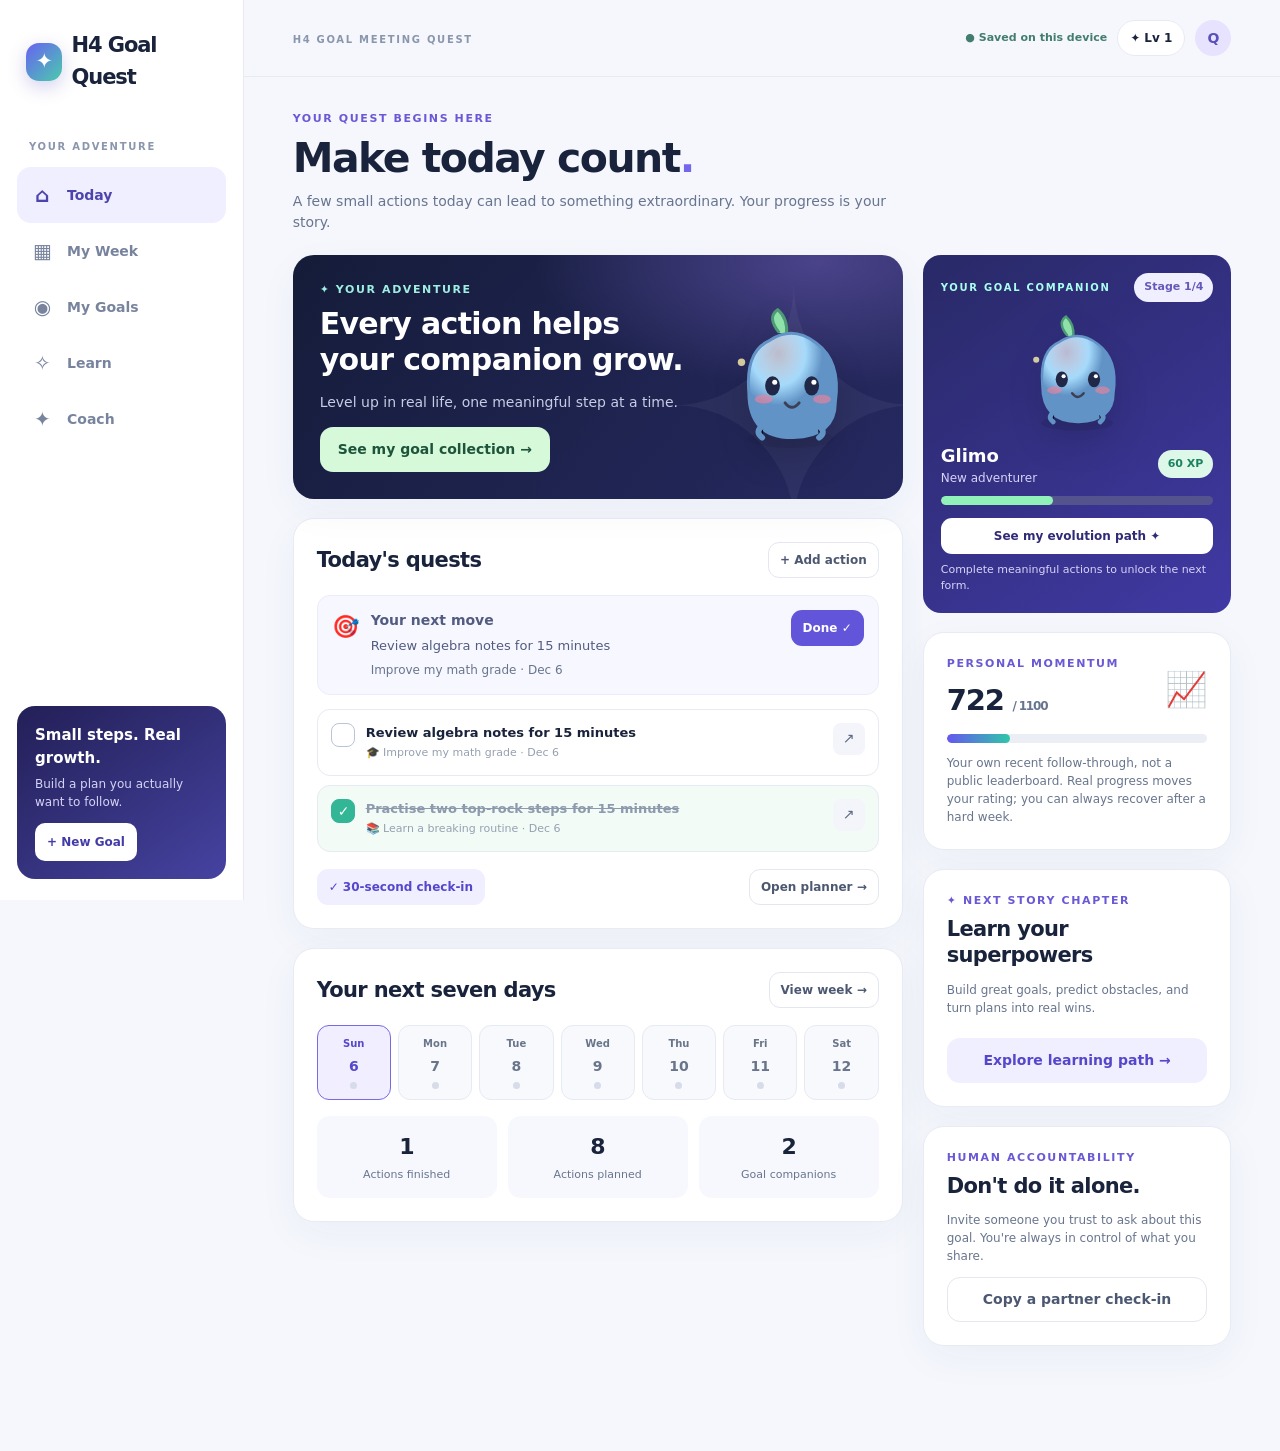
==== index.html @ 22169773 "Add files via upload" ====
<!doctype html>
<html lang="en"><head><meta charset="UTF-8"><meta name="viewport" content="width=device-width,initial-scale=1,viewport-fit=cover"><meta name="theme-color" content="#111b36"><title>H4 Goal Quest — Interactive Prototype</title>
<style>
:root{--bg:#f5f7fd;--ink:#19233b;--mute:#68758e;--line:#e8ebf4;--deep:#151c39;--violet:#6355d9;--vlight:#ece9ff;--mint:#31c6a3;--yellow:#ffe8a3;--radius:21px;--shadow:0 12px 42px #1f2c5c0b}*{box-sizing:border-box}html{scroll-behavior:smooth}body{margin:0;background:var(--bg);color:var(--ink);font-family:Inter,ui-sans-serif,system-ui,-apple-system,'Segoe UI',Arial,sans-serif;font-size:14px;line-height:1.5}button,input,textarea,select{font:inherit}button{cursor:pointer}button:disabled{opacity:.45;cursor:not-allowed}button:focus-visible,input:focus-visible,textarea:focus-visible,select:focus-visible{outline:3px solid #91a4ff;outline-offset:3px}input,textarea,select{color:var(--ink)}.app{display:grid;grid-template-columns:244px minmax(0,1fr);min-height:100dvh}.sidebar{height:100dvh;position:sticky;top:0;background:white;border-right:1px solid var(--line);padding:27px 17px 21px;display:flex;flex-direction:column;gap:8px;z-index:5}.brand{display:flex;align-items:center;gap:10px;font-weight:900;font-size:21px;letter-spacing:-1.1px;padding:3px 9px 22px}.brandmark{border-radius:13px;background:linear-gradient(135deg,#6862f2,#4acbac);color:#fff;display:grid;place-items:center;width:38px;height:38px;box-shadow:0 6px 18px #554cbb40}.micro{font-size:10px;letter-spacing:1.7px;text-transform:uppercase;font-weight:900;color:#8a96ac}.sidehead{margin:16px 12px 5px}.nav{display:flex;align-items:center;gap:13px;padding:13px 14px;border:0;background:transparent;text-align:left;border-radius:14px;color:#78849e;font-weight:740;width:100%;transition:.15s}.nav:hover,.nav.active{background:#f0efff;color:#4d44ad}.nav .navico{font-size:20px;width:23px;text-align:center}.sidepromo{margin-top:auto;background:linear-gradient(145deg,#231f57,#4543a1);border-radius:18px;padding:18px;color:#fff}.sidepromo b{font-size:15px}.sidepromo p{font-size:12px;color:#d5d4f5;margin:6px 0 12px}.sidepromo button{border:0;background:#fff;color:#433ca8;padding:10px 12px;border-radius:10px;font-size:12px;font-weight:800}.layout{min-width:0}.topbar{height:77px;position:sticky;top:0;z-index:4;display:flex;align-items:center;justify-content:space-between;gap:12px;padding:0 clamp(18px,3.8vw,52px);background:#f5f7fddc;backdrop-filter:blur(18px);border-bottom:1px solid #e6eaf2}.topbar .brandmobile{display:none}.topright{display:flex;align-items:center;gap:10px}.levelpill{white-space:nowrap;background:#fff;border:1px solid #e6eaf2;border-radius:30px;padding:8px 12px;font-size:12px;font-weight:850}.savepill{font-size:11px;color:#427d70;font-weight:720}.avatar{display:grid;place-items:center;width:36px;height:36px;border-radius:50%;background:#e7e3ff;color:#5a50ba;font-weight:900}.main{max-width:1180px;margin:auto;padding:34px clamp(18px,3.8vw,52px) 105px}.cols{display:grid;grid-template-columns:minmax(0,1.7fr) minmax(255px,.86fr);gap:20px;align-items:start}.stack{display:grid;gap:19px;min-width:0}.card{background:#fff;border:1px solid var(--line);border-radius:var(--radius);padding:23px;box-shadow:var(--shadow);min-width:0}.eyebrow{color:#6a59d5;font-size:11px;font-weight:880;letter-spacing:1.6px;text-transform:uppercase;margin-bottom:7px}.h1{font-size:clamp(27px,3.2vw,41px);line-height:1.14;letter-spacing:-1.5px;font-weight:900;margin:0 0 10px}.h2{font-size:21px;font-weight:880;letter-spacing:-.65px;line-height:1.25;margin:0}.lead{color:var(--mute);margin:0 0 22px;max-width:610px;font-size:14px}.muted{color:var(--mute)}.small{font-size:12px}.tiny{font-size:11px}.bold{font-weight:800}.flex{display:flex;align-items:center;gap:12px}.between{justify-content:space-between}.wrap{flex-wrap:wrap}.grow{flex:1;min-width:0}.btn{background:#6355d9;border:1px solid transparent;color:#fff;font-weight:800;padding:11px 17px;min-height:45px;display:inline-flex;align-items:center;justify-content:center;gap:8px;border-radius:13px;text-decoration:none;white-space:normal;text-align:center;transition:transform .15s,filter .15s}.btn:hover{filter:brightness(.97);transform:translateY(-1px)}.btn:active{transform:scale(.975)}.btn.alt{background:#f0efff;color:#5546cb}.btn.line{background:#fff;border-color:#e4e7f0;color:#4c5871}.btn.ink{background:#1c274e}.btn.light{background:white;color:#302b77}.btn.mint{background:#cdf6df;color:#155b46}.btn.sm{font-size:12px;padding:8px 11px;min-height:35px;border-radius:11px}.btn.full{width:100%}.pill{border-radius:100px;background:#f0efff;padding:6px 10px;color:#6658b8;font-size:11px;font-weight:780;display:inline-flex;gap:5px;align-items:center}.pill.green{background:#ddf8e9;color:#1b8160}.pill.gold{background:#fff3d2;color:#94630b}.progress{height:9px;background:#eceef6;border-radius:99px;overflow:hidden}.progress>div{height:100%;border-radius:99px;background:linear-gradient(90deg,#6557ef,#2fc7a9);transition:width .25s}.hero{background:radial-gradient(ellipse at 86% 3%,#4a438b 0,transparent 38%),linear-gradient(130deg,#151c39,#262961);color:#fff;position:relative;overflow:hidden;border:0;padding:27px}.hero:after{content:'✦';position:absolute;right:-25px;top:-84px;color:#ffffff0c;font-size:320px;pointer-events:none}.hero>*{position:relative;z-index:1}.hero .eyebrow{color:#9eeee1}.hero .h2{font-size:clamp(23px,3.5vw,30px);max-width:390px;line-height:1.2}.hero p{color:#c7cde5;max-width:400px}.hero .btn{background:#d6f9da;color:#1d543b}.hero-inner{display:grid;grid-template-columns:minmax(0,1fr) 170px;align-items:center;gap:8px}.mascot{height:170px;width:170px;max-width:100%;filter:drop-shadow(0 16px 16px #0002);animation:breathe 3.8s ease-in-out infinite}@keyframes breathe{0%,100%{transform:translateY(0) rotate(-2deg)}50%{transform:translateY(-6px) rotate(2deg)}}.companion{background:linear-gradient(145deg,#282967,#4139a4);border-radius:18px;color:#fff;padding:18px;position:relative;overflow:hidden}.companion .mascot{width:132px;height:132px;display:block;margin:auto}.companion .progress{background:#55538d}.companion .progress>div{background:#90f2b9}.companion .muted{color:#d8d3f8}.sparkle{color:#d9d0ff;font-size:19px}.stats3{display:grid;grid-template-columns:repeat(3,1fr);gap:11px}.metric{text-align:center;padding:14px 6px;background:#f7f8fd;border-radius:13px}.metric strong{display:block;font-size:22px;letter-spacing:-.7px}.metric span{font-size:11px;color:var(--mute)}.task{border:1px solid #e7eaf3;padding:13px;border-radius:13px;display:flex;gap:11px;align-items:flex-start;margin-top:9px;transition:.15s}.task.done{background:#f2fbf6}.check{width:24px;height:24px;border-radius:8px;border:1.5px solid #b9c3da;background:white;display:grid;place-items:center;color:transparent;flex:0 0 24px}.check.done{color:#fff;background:#32b695;border-color:#32b695}.tasktitle{font-weight:740;font-size:13px}.task.done .tasktitle{text-decoration:line-through;color:#8d9aad}.taskmeta{font-size:11px;color:#96a0b1;margin-top:3px}.iconbtn{padding:5px 7px;background:#f4f5fa;color:#5c6881;border:0;border-radius:8px;min-width:32px;min-height:32px}.weekstrip{display:grid;grid-template-columns:repeat(7,1fr);gap:7px;margin-top:16px}.daytile{border:1px solid #e6eaf2;background:#f8f9fc;border-radius:12px;padding:10px 2px;text-align:center;min-height:71px;color:#69758b;display:flex;flex-direction:column;align-items:center;justify-content:center;gap:5px}.daytile.today{border-color:#766ae7;background:#f0eeff;color:#5546cb}.daytile strong{font-size:14px}.daytile span{font-size:10px;font-weight:780}.daytile .dot{width:7px;height:7px;border-radius:50%;background:#d6dce9}.daytile.complete .dot{background:#2dbb93}.split-title{display:flex;align-items:center;justify-content:space-between;gap:10px;margin-bottom:17px}.collection{display:grid;grid-template-columns:repeat(2,minmax(0,1fr));gap:14px}.goalcard{border:1px solid #e4e7f0;padding:15px;border-radius:16px;background:#fff;display:grid;gap:8px;text-align:left;color:var(--ink);width:100%}.goalcard:hover{border-color:#a8a0ee;background:#fbfaff}.goalcard .mascot{height:85px;width:90px}.goalcard h3{font-size:14px;line-height:1.35;margin:0}.goalcard .mini{background:#f4f2ff;border-radius:12px;display:flex;align-items:center;justify-content:center;min-height:100px}.tilegrid{display:grid;grid-template-columns:repeat(auto-fit,minmax(210px,1fr));gap:14px}.lesson{display:flex;align-items:flex-start;gap:13px;cursor:pointer;text-align:left;width:100%;border:1px solid #e9eaf2;background:#fff;border-radius:15px;padding:15px;color:var(--ink)}.lesson:hover{border-color:#8b80f0;background:#fcfbff}.lessonico{width:47px;height:47px;display:grid;place-items:center;font-size:23px;border-radius:13px;background:#f1efff;flex:0 0 auto}.lesson h3{font-size:14px;margin:0 0 5px}.lesson p{font-size:12px;color:var(--mute);margin:0}.minihead{font-weight:850;font-size:13px}.field{display:grid;gap:7px;margin:14px 0}.field label{font-weight:790;font-size:13px}.field input,.field textarea,.field select{background:white;border:1px solid #dce1ef;border-radius:12px;min-height:46px;padding:12px;width:100%;outline:none}.field textarea{min-height:81px;resize:vertical}.field input:focus,.field textarea:focus,.field select:focus{border-color:#7462df;box-shadow:0 0 0 3px #e9e5ff}.hint{font-size:11px;color:#78869b}.chips{display:flex;flex-wrap:wrap;gap:7px}.chip{background:#f6f5fc;border:1px solid #e6e2f7;border-radius:99px;padding:8px 11px;font-weight:740;color:#615a8e;font-size:12px}.chip.active{background:#e5e1ff;color:#4539ae;border-color:#8c83e9}.steptrack{display:flex;gap:7px;margin:0 0 23px}.steptrack>div{height:7px;border-radius:99px;background:#e8e9f2;flex:1}.steptrack>div.current{background:#7265df}.steptrack>div.passed{background:#35bca2}.wizard{max-width:740px;margin:0 auto}.wizard .card{padding:clamp(20px,3vw,34px)}.choicegrid{display:grid;grid-template-columns:repeat(2,1fr);gap:10px}.choice{padding:14px;border:1px solid #e0e5ef;background:white;border-radius:13px;text-align:left;color:var(--ink);font-weight:770;min-height:67px;display:flex;align-items:center;gap:10px}.choice:hover,.choice.active{border-color:#786de6;background:#f2f0ff}.choice span{font-size:22px}.preview{background:#f7f8ff;border-radius:13px;padding:14px;color:#535c80;font-size:13px;border:1px solid #ebecfa}.helper{background:#eefff7;border:1px solid #d6f7e5;border-radius:14px;padding:13px;color:#346955;font-size:12px;margin:12px 0}.mutedline{border:0;border-top:1px solid #edf0f6;margin:20px 0}.modalback{position:fixed;inset:0;z-index:20;background:#0c1433b8;display:flex;align-items:center;justify-content:center;padding:14px}.modal{width:min(510px,100%);max-height:min(90dvh,880px);overflow:auto;background:#fff;border-radius:23px;padding:22px;box-shadow:0 30px 90px #0003}.modal h2{margin:0 0 7px;font-size:23px;letter-spacing:-.7px}.modal p{color:var(--mute)}.toast{position:fixed;bottom:26px;left:50%;transform:translateX(-50%) translateY(25px);color:white;background:#252d57;border-radius:13px;padding:12px 18px;font-weight:740;font-size:12px;z-index:60;opacity:0;pointer-events:none;transition:.2s;box-shadow:0 10px 35px #0004;max-width:90vw}.toast.show{opacity:1;transform:translateX(-50%) translateY(0)}.bottomnav{display:none}.ring{width:64px;height:64px;border-radius:50%;display:grid;place-items:center;background:conic-gradient(#44cbab var(--fill),#eeeefa 0);position:relative;font-weight:900;font-size:15px}.ring:before{content:'';position:absolute;inset:7px;background:#fff;border-radius:50%}.ring span{position:relative;z-index:1}.wheelgrid{display:grid;grid-template-columns:repeat(2,1fr);gap:11px}.wheelitem{background:#f9faff;border:1px solid #eaedf7;border-radius:12px;padding:12px}.wheelitem input{width:100%;accent-color:#6656d9}.daygroups{display:grid;gap:12px}.daygroup{background:#fff;border-radius:15px;border:1px solid #e5e9f3;padding:16px}.daygroup.today{border-color:#a9a1f6}.minicue{background:#fff8e8;border-radius:13px;padding:13px;border:1px solid #ffedbf;font-size:12px}.focusdisplay{font-size:clamp(49px,7vw,80px);font-weight:900;font-variant-numeric:tabular-nums;text-align:center;letter-spacing:-2px;margin:8px 0 16px;color:#28256b}.barrow{display:flex;gap:8px;align-items:center}.empty{border:1px dashed #d7dcee;background:#fafaff;border-radius:14px;text-align:center;padding:28px 15px;color:#8490a6}.sectionnote{padding:15px 18px;border-radius:13px;background:#f3f3ff;color:#6964a4;font-size:12px}.cardglow{animation:pop .35s ease}@keyframes pop{from{transform:scale(.985);opacity:.7}to{transform:scale(1);opacity:1}}@media(max-width:990px){.app{grid-template-columns:205px minmax(0,1fr)}.cols{grid-template-columns:1fr}.sidepromo{padding:13px}.main{max-width:790px}}@media(max-width:670px){body{font-size:13px}.app{display:block}.sidebar{display:none}.topbar{height:68px;padding:0 18px}.topbar .brandmobile{display:flex;align-items:center;gap:8px;font-size:16px;font-weight:900;letter-spacing:-.6px}.topbar .brandmobile .brandmark{width:31px;height:31px;border-radius:10px}.topbar .desktoplabel{display:none}.topright{gap:6px}.savepill{font-size:10px}.avatar{width:31px;height:31px}.main{padding:23px 15px 110px}.card{padding:17px;border-radius:18px}.hero{padding:20px}.hero-inner{grid-template-columns:minmax(0,1fr) 114px}.hero .h2{font-size:23px}.hero p{font-size:12px}.hero .mascot{width:125px;height:125px}.stats3{gap:7px}.metric strong{font-size:20px}.weekstrip{gap:4px}.daytile{min-height:65px}.collection{gap:10px}.goalcard{padding:10px}.wheelgrid{grid-template-columns:1fr}.choicegrid{grid-template-columns:1fr}.bottomnav{position:fixed;bottom:0;left:0;right:0;display:grid;grid-template-columns:repeat(5,minmax(0,1fr));background:#fff;box-shadow:0 -8px 30px #19284b18;border-top:1px solid #eceef4;padding:7px 5px calc(6px + env(safe-area-inset-bottom));z-index:6}.bottomnav button{display:grid;gap:3px;justify-items:center;background:transparent;border:0;color:#8792a6;font-size:10px;font-weight:760;padding:5px 2px;border-radius:10px}.bottomnav button.active{color:#584cc9;background:#f3f1ff}.bottomnav .navico{font-size:20px}.modal{padding:19px}.focusdisplay{font-size:56px}}@media(prefers-reduced-motion:reduce){*,*:before,*:after{animation:none!important;transition:none!important}}
</style></head><body><div class="app"><aside class="sidebar"><div class="brand"><div class="brandmark">✦</div>H4 Goal Quest</div><div class="micro sidehead">YOUR ADVENTURE</div><div id="sidebar-nav"></div><div class="sidepromo"><b>Small steps. Real growth.</b><p>Build a plan you actually want to follow.</p><button data-act="new-goal">+ New Goal</button></div></aside><div class="layout"><header class="topbar"><div class="desktoplabel"><span class="micro">H4 GOAL MEETING QUEST</span></div><div class="brandmobile"><div class="brandmark">✦</div>Goal Quest</div><div class="topright"><span id="saved-status" class="savepill">● Saved on this device</span><span id="player-level" class="levelpill">Lv 1</span><span class="avatar" aria-label="Demo student profile">Q</span></div></header><main id="main" class="main" tabindex="-1"></main></div></div><nav id="bottom-nav" class="bottomnav" aria-label="Main navigation"></nav><div id="modalhost"></div><div id="toast" class="toast" role="status" aria-live="polite"></div>
<script>
(()=>{'use strict';
const KEY='h4_goal_quest_v4';const today=()=>localISO(new Date());function localISO(value){const d=new Date(value);return `${d.getFullYear()}-${String(d.getMonth()+1).padStart(2,'0')}-${String(d.getDate()).padStart(2,'0')}`};function shift(date,n){const d=new Date(date+'T12:00:00');d.setDate(d.getDate()+n);return localISO(d)};const week=()=>Array.from({length:7},(_,i)=>shift(today(),i));const dayname=d=>new Date(d+'T12:00:00').toLocaleDateString('en-CA',{weekday:'short'});const dated=d=>new Date(d+'T12:00:00').toLocaleDateString('en-CA',{month:'short',day:'numeric'});const id=()=>Math.random().toString(36).slice(2,10)+Date.now().toString(36);const esc=v=>String(v??'').replace(/[&<>"']/g,c=>({'&':'&amp;','<':'&lt;','>':'&gt;','"':'&quot;',"'":'&#39;'}[c]));const clamp=(n,a,b)=>Math.max(a,Math.min(b,n));
const worlds=[{id:'school',label:'School & Future',icon:'🎓',name:'Astri',color:'#aea2ff',dark:'#6965b7',task:['Review notes for 15 minutes','Ask a teacher for feedback','Complete one practice activity'],sample:['Improve my math grade','Finish my science project','Prepare for a career']},{id:'money',label:'Money & Independence',icon:'💰',name:'Coino',color:'#ffe097',dark:'#b98630',task:['Write down what I spent today','Put aside a small amount','Compare two prices'],sample:['Save $200','Build a weekly budget','Learn how interest works']},{id:'health',label:'Health & Fitness',icon:'💪',name:'Embi',color:'#ffb8a6',dark:'#d36e5e',task:['Move for 20 minutes','Prepare a healthy snack','Plan a bedtime routine'],sample:['Exercise three times a week','Improve my running endurance','Get more consistent sleep']},{id:'learning',label:'Learning & Growth',icon:'📚',name:'Glimo',color:'#a5dafb',dark:'#6293c6',task:['Practise my skill for 15 minutes','Learn one new technique','Show someone what I learned'],sample:['Learn a breaking routine','Read five books','Learn basic coding']},{id:'family',label:'Family & Relationships',icon:'🏡',name:'Hugo',color:'#ffc2d8',dark:'#d47b9d',task:['Plan a shared activity','Ask how someone is doing','Have a screen-free conversation'],sample:['Spend more time with family','Improve how I listen','Be more helpful at home']},{id:'community',label:'Friends & Community',icon:'🤝',name:'Sprig',color:'#a2edb2',dark:'#47a97a',task:['Contact one person','Research a club or volunteer opportunity','Plan a small group activity'],sample:['Join a new school club','Volunteer in my community','Organize a school event']},{id:'purpose',label:'Purpose & Values',icon:'🧭',name:'Luma',color:'#e8c0ff',dark:'#a47bce',task:['Write one meaningful reflection','Choose one helpful action','Spend 10 quiet minutes reflecting'],sample:['Build a gratitude habit','Explore what matters to me','Make time for an important value']}];const world=k=>worlds.find(w=>w.id===k)||worlds[0];
const goal=(category,title,success,nDays,planned,done=0)=>({id:id(),category,title,success,why:'',date:shift(today(),nDays),dateType:'target',createdAt:new Date().toISOString(),tasks:planned.map((t,i)=>({id:id(),title:t,due:shift(today(),i%7),doneAt:i<done?new Date().toISOString():null,createdAt:new Date().toISOString()})),plus:{challenge:5,primer:'',partner:'',contract:false},woop:{wish:'',opportunity:'',obstacle:'',plan:''},notes:[],checkins:[],milestones:[],archived:false});
function initial(){const a=goal('learning','Learn a breaking routine','Confidently perform a 60-second routine',35,['Practise two top-rock steps for 15 minutes','Record my first practice video','Learn one new move','Review the routine with a friend','Practise transitions'],1);a.why='I want to feel confident performing in front of others.';a.plus.primer='Put my dance shoes by my bedroom door';a.woop={wish:'Perform a breaking routine',opportunity:'I will feel more confident',obstacle:'I get distracted after school',plan:'If I start scrolling videos, then I will put my phone away and practise one move.'};let b=goal('school','Improve my math grade','Score at least 80% on my next test',28,['Review algebra notes for 15 minutes','Complete 10 practice questions','Ask my teacher one question'],0);return {goals:[a,b],selected:a.id,screen:'home',draft:null,wheel:{},lessons:{},journal:[],momentum:0,notesViewed:false,focus:{minutes:25},demo:true,version:4};}
let state;try{state=JSON.parse(localStorage.getItem(KEY))||initial()}catch{state=initial()}if(!state||!Array.isArray(state.goals))state=initial();state.lessons||={};state.wheel||={};state.journal||=[];let timer=null,seconds=25*60,running=false,timerEnd=0;function persist(){try{localStorage.setItem(KEY,JSON.stringify(state));document.querySelector('#saved-status').textContent='● Saved on this device'}catch{document.querySelector('#saved-status').textContent='⚠ Local storage unavailable'}}function toast(t){const e=document.querySelector('#toast');e.textContent=t;e.classList.add('show');clearTimeout(toast.handle);toast.handle=setTimeout(()=>e.classList.remove('show'),2800)}function current(){return state.goals.find(g=>g.id===state.selected)||state.goals[0]}function taskCount(g){const n=g.tasks.filter(t=>t.doneAt).length;return{n,total:g.tasks.length,pct:g.tasks.length?Math.round(100*n/g.tasks.length):0}}function gxp(g){const task=Math.min(g.tasks.filter(t=>t.doneAt).length,300)*35;const acts=Math.min(g.checkins.length,100)*10;const woop=g.woop?.plan?25:0;const smart=g.plus?.contract?20:0;return task+acts+woop+smart}function stage(g){return clamp(1+Math.floor(gxp(g)/145),1,4)}function allXP(){return state.goals.reduce((n,g)=>n+gxp(g),0)}function playerLevel(){return 1+Math.floor(allXP()/170)}function xpToNext(g){let x=gxp(g);let next=stage(g)*145;return stage(g)===4?100:Math.min(100,Math.floor(x/next*100))}
function momentumPanel(){const start=shift(today(),-6),now=today();let done=0,overdue=0;for(const g of state.goals)for(const t of g.tasks){if(t.doneAt&&localISO(t.doneAt)>=start&&localISO(t.doneAt)<=now)done++;else if(!t.doneAt&&t.due<now)overdue++}const checks=state.journal.filter(x=>x.date>=start&&x.date<=now).length;const rating=clamp(700+22*done+10*checks-9*overdue,600,1100);return `<section class="card"><div class="flex between"><div><div class="eyebrow">PERSONAL MOMENTUM</div><h2 style="font-size:29px;margin:0;letter-spacing:-1.2px">${rating} <span class="small muted" style="font-weight:600">/ 1100</span></h2></div><span style="font-size:34px">📈</span></div><div class="progress" style="margin:11px 0"><div style="width:${(rating-600)/5}%"></div></div><div class="small muted">Your own recent follow-through, not a public leaderboard. Real progress moves your rating; you can always recover after a hard week.</div></section>`}
function mascot(g,size=140){const w=world(g.category),s=stage(g),a=esc(w.name),hex=w.color,shade=w.dark,ears=s>1?`<path d="M61 84Q32 51 47 29q24-2 43 34M136 65q20-44 45-34 5 34-21 54" fill="${hex}" stroke="${shade}" stroke-width="5" stroke-linejoin="round"/>`:`<path d="M99 55Q82 34 97 24Q111 36 109 58" fill="#8de1a9" stroke="#4d9a75" stroke-width="4"/>`;const wings=s>2?`<path d="M65 117Q11 71 23 129q9 37 60 28M155 117q53-46 42 12-8 34-56 28" fill="${s===4?'#f8e3a6':'#d3c7ff'}" stroke="${shade}" stroke-width="3"/>`:'';const crown=s===4?`<path d="M87 50L78 26L103 40L115 17L129 40L152 26L143 51" fill="#ffdf78" stroke="#dbab48" stroke-width="4" stroke-linejoin="round"/>`:'';return `<svg class="mascot" style="width:${size}px;height:${size}px" viewBox="0 0 230 230" role="img" aria-label="${a} companion evolution stage ${s}" xmlns="http://www.w3.org/2000/svg"><defs><radialGradient id="gr${esc(g.id)}" cx="34%" cy="19%"><stop stop-color="#fff" stop-opacity=".67"/><stop offset=".62" stop-color="${hex}"/><stop offset="1" stop-color="${shade}"/></radialGradient></defs><ellipse cx="115" cy="199" rx="59" ry="12" fill="#141934" opacity=".16"/>${wings}${ears}${crown}<path d="M58 136Q53 79 87 65Q118 45 149 69Q183 94 175 149Q175 195 118 197Q58 198 58 136Z" fill="url(#gr${esc(g.id)})" stroke="${shade}" stroke-width="4"/><ellipse cx="90" cy="127" rx="10" ry="13" fill="#202747"/><ellipse cx="143" cy="127" rx="10" ry="13" fill="#202747"/><circle cx="93" cy="122" r="3.4" fill="white"/><circle cx="146" cy="122" r="3.4" fill="white"/><path d="M107 150Q116 162 126 150" fill="none" stroke="#3b4057" stroke-width="4" stroke-linecap="round"/><ellipse cx="78" cy="145" rx="12" ry="6" fill="#f67e9a" opacity=".6"/><ellipse cx="157" cy="145" rx="12" ry="6" fill="#f67e9a" opacity=".6"/><path d="M78 180q-13 9-2 17M151 180q13 9 2 17" stroke="${shade}" stroke-width="8" stroke-linecap="round"/>${s>2?'<path d="M105 168l12 9 12-9" fill="none" stroke="#fdf3ff" stroke-width="4"/>':''}<circle cx="48" cy="95" r="5" fill="#fff2ab" opacity=".8"/><path d="M192 76l4-10 4 10 10 4-10 4-4 10-4-10-10-4z" fill="#fff5ab" opacity="${s>1?1:0}"/></svg>`}
function navigation(){const items=[['home','⌂','Today'],['week','▦','My Week'],['goals','◉','My Goals'],['path','✧','Learn'],['coach','✦','Coach']];document.querySelector('#sidebar-nav').innerHTML=items.map(([x,i,l])=>`<button class="nav ${state.screen===x?'active':''}" data-nav="${x}"><span class="navico" aria-hidden="true">${i}</span>${l}</button>`).join('');document.querySelector('#bottom-nav').innerHTML=items.map(([x,i,l])=>`<button class="${state.screen===x?'active':''}" data-nav="${x}"><span class="navico" aria-hidden="true">${i}</span>${l}</button>`).join('');document.querySelector('#player-level').textContent='✦ Lv '+playerLevel()}
function screen(html){document.querySelector('#main').innerHTML=html;navigation();persist()}
function tagGoal(g){return `<span class="pill">${world(g.category).icon} ${esc(world(g.category).label)}</span>`};function progress(g){let t=taskCount(g);return `<div class="flex between small muted"><span>Action progress</span><b>${t.n}/${t.total} done</b></div><div class="progress"><div style="width:${t.pct}%"></div></div>`}function quest(g){if(!g)return '';return `<div class="companion"><div class="flex between"><span class="micro" style="color:#a9ffee">YOUR GOAL COMPANION</span><span class="pill">Stage ${stage(g)}/4</span></div>${mascot(g,140)}<div class="flex between"><div><b style="font-size:18px">${esc(world(g.category).name)}</b><div class="small muted">${['','New adventurer','Growing stronger','Explorer','Guardian'][stage(g)]}</div></div><span class="pill green">${gxp(g)} XP</span></div><div style="height:9px"></div><div class="progress"><div style="width:${xpToNext(g)}%"></div></div><div class="tiny muted" style="margin-top:8px">${stage(g)===4?'Final form unlocked!':'Complete meaningful actions to unlock the next form.'}</div></div>`}
function home(){let goals=state.goals.filter(g=>!g.archived),g=current();if(!g){screen(`<div class="card"><h1>Begin your adventure</h1><button class="btn" data-act="new-goal">Create a goal</button></div>`);return}let todays=goals.flatMap(g=>g.tasks.filter(t=>t.due<=today()&&!t.doneAt).map(t=>({g,t}))),finished=goals.flatMap(g=>g.tasks.filter(t=>t.doneAt&&localISO(t.doneAt)===today()).map(t=>({g,t})));const next=todays[0]||goals.flatMap(g=>g.tasks.filter(t=>!t.doneAt).map(t=>({g,t}))).sort((a,b)=>a.t.due.localeCompare(b.t.due))[0];const completedAll=goals.reduce((n,g)=>n+g.tasks.filter(t=>t.doneAt).length,0);const totalAll=goals.reduce((n,g)=>n+g.tasks.length,0);let banner=next?`<div class="flex" style="align-items:flex-start"><span style="font-size:22px">🎯</span><div class="grow"><b style="font-size:14px">Your next move</b><div style="font-size:13px;margin:5px 0">${esc(next.t.title)}</div><span class="small muted">${esc(next.g.title)} · ${dated(next.t.due)}</span></div><button class="btn sm" data-done="${esc(next.t.id)}">Done ✓</button></div>`:`<div class="flex between"><div>All caught up. Schedule your next quest!</div><button class="btn sm" data-act="add-task">Add task</button></div>`;
const latest=state.journal.filter(e=>e.date===today()).at(-1);screen(`<div class="eyebrow">YOUR QUEST BEGINS HERE</div><h1 class="h1">Make today count<span style="color:#7467ea">.</span></h1><p class="lead">A few small actions today can lead to something extraordinary. Your progress is your story.</p><div class="cols"><div class="stack"><section class="card hero"><div class="hero-inner"><div><div class="eyebrow">✦ YOUR ADVENTURE</div><h2 class="h2">Every action helps your companion grow.</h2><p>Level up in real life, one meaningful step at a time.</p><button class="btn" data-nav="goals">See my goal collection →</button></div>${mascot(g,170)}</div></section><section class="card"><div class="split-title"><h2 class="h2">Today's quests</h2><button class="btn line sm" data-act="add-task">+ Add action</button></div><div class="preview" style="margin-bottom:14px">${banner}</div>${todays.length||finished.length?[...todays,...finished].slice(0,7).map(({g,t})=>taskItem(g,t)).join(''):`<div class="empty">No tasks due today. Add a manageable first step.</div>`}<div class="flex between" style="margin-top:17px"><button class="btn alt sm" data-act="checkin">${latest?'Edit daily check-in':'✓ 30-second check-in'}</button><button class="btn line sm" data-nav="week">Open planner →</button></div></section><section class="card"><div class="split-title"><h2 class="h2">Your next seven days</h2><button class="btn line sm" data-nav="week">View week →</button></div>${weekStrip()}<div class="stats3" style="margin-top:16px"><div class="metric"><strong>${completedAll}</strong><span>Actions finished</span></div><div class="metric"><strong>${totalAll}</strong><span>Actions planned</span></div><div class="metric"><strong>${goals.length}</strong><span>Goal companions</span></div></div></section></div><div class="stack">${quest(g)}${momentumPanel()}<section class="card"><div class="eyebrow">✦ NEXT STORY CHAPTER</div><h2 class="h2">Learn your superpowers</h2><p class="small muted">Build great goals, predict obstacles, and turn plans into real wins.</p><div style="height:9px"></div><button class="btn alt full" data-nav="path">Explore learning path →</button></section><section class="card"><div class="eyebrow">HUMAN ACCOUNTABILITY</div><h2 class="h2">Don't do it alone.</h2><p class="small muted">Invite someone you trust to ask about this goal. You're always in control of what you share.</p><button class="btn line full" data-act="partner">Copy a partner check-in</button></section></div></div>`)}
function taskItem(g,t){return `<div class="task ${t.doneAt?'done':''}"><button class="check ${t.doneAt?'done':''}" data-done="${esc(t.id)}" aria-label="${t.doneAt?'Reopen':'Complete'} ${esc(t.title)}">✓</button><div class="grow"><div class="tasktitle">${esc(t.title)}</div><div class="taskmeta">${world(g.category).icon} ${esc(g.title)} · ${dated(t.due)}</div></div><button class="iconbtn" data-move="${esc(t.id)}" aria-label="Reschedule task">↗</button></div>`}function weekStrip(){return `<div class="weekstrip">${week().map(d=>{let ts=state.goals.flatMap(g=>g.tasks.filter(t=>t.due===d)),dn=ts.filter(t=>t.doneAt).length;return `<button class="daytile ${d===today()?'today':''} ${ts.length&&dn===ts.length?'complete':''}" data-nav="week"><span>${dayname(d)}</span><strong>${new Date(d+'T12:00:00').getDate()}</strong><div class="dot"></div></button>`}).join('')}</div>`}
function weekView(){const ds=week();let count=state.goals.flatMap(g=>g.tasks.filter(t=>ds.includes(t.due))).length;screen(`<div class="eyebrow">THE SEVEN-DAY PLANNER</div><h1 class="h1">Plan your next moves.</h1><p class="lead">Goals can last months. Your seven-day plan keeps them manageable. Include breathing room: rest is part of the strategy.</p><div class="cols"><div class="stack"><section class="card"><div class="split-title"><h2 class="h2">${dated(ds[0])} – ${dated(ds[6])}</h2><span class="pill">${count} planned actions</span></div>${weekStrip()}<div class="helper">🌿 Leave unscheduled time for friends, rest, and surprises. Don't fill every hour.</div></section><section class="card"><div class="split-title"><h2 class="h2">Your schedule</h2><button class="btn sm" data-act="add-task">+ Plan an action</button></div><div class="stack">${ds.map(d=>{let arr=state.goals.flatMap(g=>g.tasks.filter(t=>t.due===d).map(t=>({g,t})));return `<div class="daygroup ${d===today()?'today':''}"><div class="flex between"><b>${dayname(d)}, ${dated(d)} ${d===today()?'<span class="pill green">Today</span>':''}</b><button class="btn sm line" data-add-date="${d}">+ Task</button></div>${arr.length?arr.map(({g,t})=>taskItem(g,t)).join(''):'<p class="small muted">Free time / rest — no tasks scheduled.</p>'}</div>`}).join('')}</div></section></div><div class="stack"><section class="card"><div class="eyebrow">⏳ FOCUS QUEST</div><h2 class="h2">Pomodoro timer</h2><p class="small muted">Work in short, focused bursts, then take a real break.</p><div class="focusdisplay" id="timer-display">25:00</div><div class="chips" style="justify-content:center;margin-bottom:15px"><button class="chip active" data-minutes="25">25-min focus</button><button class="chip" data-minutes="5">5-min break</button><button class="chip" data-minutes="15">15-min focus</button></div><div class="flex"><button class="btn grow" id="timer-toggle" data-act="timer-toggle">Start focus</button><button class="btn line" data-act="timer-reset">↺</button></div><div class="hint" style="margin-top:11px">Focus time doesn't automatically award XP. Record the actual task you completed.</div></section><section class="card"><h2 class="h2">A smarter schedule</h2><p class="small muted">Move unfinished tasks rather than treating them as failure. Short breaks and open time make your plan more realistic.</p><button class="btn alt full" data-act="reminder">Set up calendar check-in</button></section></div></div>`);updateTimerText()}
function goalsView(){const active=state.goals.filter(g=>!g.archived);screen(`<div class="flex between wrap" style="margin-bottom:16px"><div><div class="eyebrow">YOUR GROWING TEAM</div><h1 class="h1">Goal collection.</h1><p class="lead" style="margin:0">Every goal grows a different companion. Choose 1–3 priority goals, and let your collection grow over time.</p></div><button class="btn" data-act="new-goal">+ Create a goal</button></div><section class="card"><div class="split-title"><h2 class="h2">Your companions</h2><span class="pill">${active.length} goals</span></div><div class="collection">${active.map(g=>`<button class="goalcard" data-goal="${g.id}"><div class="mini">${mascot(g,95)}<span class="pill">Lv ${stage(g)}</span></div>${tagGoal(g)}<h3>${esc(g.title)}</h3>${progress(g)}<span class="tiny muted">${gxp(g)} XP · ${esc(world(g.category).name)}</span></button>`).join('')}</div><div class="helper" style="margin-top:19px">✦ A companion grows when you make progress on its own goal—not when you tap random buttons.</div></section>`)}
function detail(){
 const g=current();if(!g){navigate('goals');return}
 const t=taskCount(g),w=world(g.category),notes=g.notes||[];
 const noteHTML=notes.length?notes.slice().reverse().map(n=>`<div class="preview" style="margin-bottom:9px"><b>${dated(n.date)}</b><p>${esc(n.text)}</p><div class="tiny">${esc(n.evidence||'')}</div></div>`).join(''):'<div class="empty">Save what you tried, learned and did. These notes can support a future Capstone portfolio.</div>';
 const tasksHTML=g.tasks.length?g.tasks.map(x=>taskItem(g,x)).join(''):'<p class="small muted">No actions yet.</p>';
 screen(`<div class="flex between wrap" style="margin-bottom:17px"><button class="btn line sm" data-nav="goals">← My collection</button><span class="pill green">${gxp(g)} companion XP</span></div><div class="cols"><div class="stack"><section class="card"><div class="eyebrow">MY GOAL · ${esc(w.label)}</div><h1 class="h1">${esc(g.title)}</h1><p class="lead">${esc(g.success)}</p>${progress(g)}<div class="flex wrap" style="margin-top:15px"><span class="pill">📅 ${dated(g.date)}</span><span class="pill">${t.n} completed</span><button class="btn line sm" data-act="edit-goal">Edit goal</button></div></section><section class="card"><div class="split-title"><h2 class="h2">Action list</h2><button class="btn sm" data-act="add-task">+ Add action</button></div>${tasksHTML}<button class="btn alt full" style="margin-top:16px" data-nav="week">Open seven-day planner →</button></section><section class="card"><div class="split-title"><h2 class="h2">My progress journal</h2><button class="btn sm line" data-act="evidence">+ Add note / evidence</button></div>${noteHTML}</section></div><div class="stack">${quest(g)}<section class="card"><div class="eyebrow">SMART GOALS+</div><div class="small" style="display:grid;gap:9px"><div>Challenge level: <b>${g.plus.challenge}/10</b></div><div>Physical primer: <b>${esc(g.plus.primer||'Not chosen')}</b></div><div>Accountability: <b>${esc(g.plus.partner||'Not chosen')}</b></div><div>Commitment: <b>${g.plus.contract?'I am committed':'Optional'}</b></div></div><button class="btn line full" style="margin-top:16px" data-lesson="smartplus">Improve my SMART+ plan →</button></section><section class="card"><div class="eyebrow">WOOP PREPARATION</div><div class="small muted">${esc(g.woop.plan||'Write an if–then plan to prepare for obstacles.')}</div><button class="btn alt full" style="margin-top:13px" data-lesson="woop">Practise WOOP →</button></section><button class="btn line full" data-act="partner">Invite an accountability partner</button></div></div>`);
}
const lessons=[['wheel','🧭','Discover your direction','Explore seven areas of life and choose what matters.'],['smart','🎯','SMART Goals: the H4 way','Clear, measurable, agreed upon, realistic, timely.'],['smartplus','✨','SMART Goals+ power-ups','Challenge, physical primers, accountability, commitment.'],['woop','🛡️','WOOP: face your obstacles','Wish, opportunity, obstacle, and your if–then plan.'],['planner','📅','Master your seven-day plan','Make space for action, Pomodoro sessions and free time.'],['partner','🤝','Keep your promises','Create an accountability system with someone you trust.']];
function learning(){let n=lessons.filter(l=>state.lessons[l[0]]).length;screen(`<div class="eyebrow">THE GOAL MEETING ACADEMY</div><h1 class="h1">Your learning adventure.</h1><p class="lead">Six short quests teach you how to turn big wishes into real accomplishments. Go in order or jump to what helps today.</p><div class="cols"><div class="stack"><section class="card"><div class="flex between"><b>${n} of ${lessons.length} lessons tried</b><span class="pill">${Math.round(100*n/lessons.length)}% explored</span></div><div class="progress" style="margin-top:12px"><div style="width:${100*n/lessons.length}%"></div></div><div class="hint" style="margin-top:12px">You learn best by applying each lesson to a real goal.</div></section>${lessons.map(([k,emoji,title,description],i)=>`<button class="lesson" data-lesson="${k}"><span class="lessonico">${emoji}</span><span class="grow"><div class="micro">CHAPTER ${i+1} ${state.lessons[k]?'· EXPLORED':'· READY'}</div><h3>${title}</h3><p>${description}</p></span><span style="font-weight:800;color:${state.lessons[k]?'#29ac84':'#786bdb'}">${state.lessons[k]?'✓':'→'}</span></button>`).join('')}</div><div class="stack"><section class="card"><div class="eyebrow">WHY THIS WORKS</div><h2 class="h2">Learn it. Try it. Do it.</h2><p class="small muted">Every lesson includes a quick explanation, an activity, and a way to apply it to your goal. No long lectures or confusing forms.</p><div class="helper">The core app works without AI. Lessons teach you directly, and optional copyable prompts offer extra support elsewhere.</div><button class="btn alt full" data-nav="coach">Find an optional coach prompt →</button></section><section class="card"><h2 class="h2">Make something happen</h2><p class="small muted">Want to skip lessons for now? You can always start with a simple goal.</p><button class="btn full" data-act="new-goal">Create my next goal</button></section></div></div>`)}
const prompts={clarify:{title:'Goal Clarity Coach',desc:'A guided conversation to make a goal clearer without doing the thinking for you.',text:(g)=>`You are my H4 Goal Meeting Coach. I am a high school student. Ask one short question at a time. Help me improve my goal using H4 SMART: Specific, Measurable, Agreed Upon, Realistic, Timely. Do not write the final goal for me; guide me to decide. My goal is: ${g?.title||'[my goal]'}. Success would look like: ${g?.success||'[how I will recognize success]'}. Avoid asking for personal or sensitive information.`},woop:{title:'WOOP Coach',desc:'Prepare for an obstacle with an if–then response.',text:(g)=>`Act as a supportive H4 WOOP coach for a high school student. Ask me one question at a time about my Wish, Opportunity (positive outcome), Obstacle, and Plan. Help me write one short "If [obstacle], then I will [action]" sentence. My goal is: ${g?.title||'[my goal]'}. My challenge is: ${g?.woop?.obstacle||'[what might get in the way]'}. Avoid personal or sensitive details.`},checkin:{title:'Accountability Coach',desc:'Reflect on what happened and plan one next action.',text:(g)=>`You are an H4 Accountability Coach for a student. Ask me these questions one by one: What did I plan? What did I do? What got in the way? What is one small next action and when will I do it? Be encouraging but practical. Do not shame missed actions or pretend to verify work. My goal is ${g?.title||'[my goal]'}. Keep each response under 80 words.`},weekly:{title:'Weekly Planning Coach',desc:'Make a realistic seven-day plan with plenty of free time.',text:(g)=>`You are my H4 Seven-Day Planning Coach. Help me make a realistic plan for the next 7 days, not finish my entire long-term goal in one week. Ask about my available time, priorities, rest and other responsibilities. Suggest small tasks, suitable Pomodoro focus blocks, breaks, and unscheduled free time. My goal is ${g?.title||'[my goal]'}. Ask one short question at a time and let me choose.`}};
function coach(){const g=current();screen(`<div class="eyebrow">OPTIONAL · NO API CONNECTION</div><h1 class="h1">Your coach, your choice.</h1><p class="lead">Choose a ready-to-use coaching prompt. Copy it into an external LLM you already use, then decide what to apply to your goal. Capstone itself sends nothing to AI.</p><div class="cols"><div class="stack">${Object.entries(prompts).map(([k,p])=>`<section class="card"><div class="flex between"><div><div class="eyebrow">✦ COPY & PASTE COACHING</div><h2 class="h2">${esc(p.title)}</h2></div><span class="pill">Optional</span></div><p class="small muted">${esc(p.desc)}</p><div class="flex wrap"><button class="btn" data-prompt="${k}">Copy coach prompt ↗</button><button class="btn line" data-prompt-view="${k}">Preview</button></div></section>`).join('')}</div><div class="stack"><section class="card"><div class="eyebrow">HOW IT WORKS</div><div style="display:grid;gap:14px"><div><b>1. Choose a coach</b><div class="small muted">Pick help with a goal, WOOP, check-ins or planning.</div></div><div><b>2. Copy the prompt</b><div class="small muted">Open ChatGPT, Gemini or another permitted tool.</div></div><div><b>3. Have a conversation</b><div class="small muted">The coach will ask simple questions, one at a time.</div></div><div><b>4. Bring back your ideas</b><div class="small muted">Edit your goal and actions yourself inside Capstone.</div></div></div></section><div class="sectionnote">For students: follow your school and AI provider's age/account rules. Never paste private journal entries, health information, passwords or other people's details into a public chatbot.</div></div></div>`)}
function wizardBlank(){return {step:0,category:'learning',title:'',why:'',success:'',agree:'',realistic:'',date:shift(today(),35),dateType:'target',tasks:[],schedule:{}}}function wizard(){const d=state.draft||wizardBlank();state.draft=d;const steps=['Choose your world','Make it SMART','Choose first moves','Plan seven days','Begin your adventure'];let h='';if(d.step===0)h=`<h2 class="h2">What part of life would you like to grow?</h2><p class="muted small">Pick an area. You can change this later.</p><div class="choicegrid">${worlds.map(w=>`<button class="choice ${d.category===w.id?'active':''}" data-category="${w.id}"><span>${w.icon}</span>${esc(w.label)}</button>`).join('')}</div><div class="helper"><b>Not sure where to start?</b> Explore your Wheel of Life first. <button class="btn alt sm" data-lesson="wheel">Find a goal idea</button></div><div class="field"><label>What's one thing you'd like to accomplish?</label><input id="w-title" data-draft="title" maxlength="120" placeholder="e.g. Learn a new breaking move" value="${esc(d.title)}"/></div><div class="field"><label>Why does this matter to you? <span class="muted small">Optional</span></label><textarea data-draft="why" placeholder="e.g. I want to feel more confident">${esc(d.why)}</textarea></div><div class="chips">${world(d.category).sample.map(s=>`<button class="chip" data-example="${esc(s)}">${esc(s)}</button>`).join('')}</div>`;
if(d.step===1)h=`<h2 class="h2">Let's make your goal SMART.</h2><p class="muted small">Five short questions. No perfect answers—just a plan that makes sense to you.</p><div class="field"><label>🎯 Specific — what exactly will you accomplish?</label><input data-draft="title" maxlength="120" value="${esc(d.title)}" placeholder="Learn a 60-second dance routine"/><div class="hint">Be clear enough that someone else understands your goal.</div></div><div class="field"><label>📏 Measurable — how will you know you've achieved it?</label><textarea data-draft="success" placeholder="I can perform my routine confidently for 60 seconds">${esc(d.success)}</textarea><div class="hint">Numbers, observable results, or completed milestones all count.</div></div><div class="field"><label>🤝 Agreed Upon — does it align with what you want?</label><select data-draft="agree"><option value="">Choose your answer</option><option ${d.agree==='yes'?'selected':''} value="yes">Yes, I chose this for myself</option><option ${d.agree==='group'?'selected':''} value="group">This is a group goal we agreed on</option><option ${d.agree==='reconsider'?'selected':''} value="reconsider">I want to adjust it first</option></select></div><div class="field"><label>💪 Realistic — why do you think you can work toward it?</label><input data-draft="realistic" value="${esc(d.realistic)}" placeholder="I can practise 15 minutes after school"/><div class="hint">It's okay if it feels challenging. Name a first step you can manage.</div></div><div class="field"><label>🗓️ Timely — choose a goal or progress-review date</label><div class="flex"><select data-draft="dateType" style="max-width:180px"><option value="target" ${d.dateType==='target'?'selected':''}>Finish by</option><option value="review" ${d.dateType==='review'?'selected':''}>Review on</option></select><input data-draft="date" type="date" min="${today()}" value="${esc(d.date)}"/></div></div>`;
if(d.step===2)h=`<h2 class="h2">What are your first moves?</h2><p class="muted small">Choose 1–3 doable actions. Your companion grows when you actually complete them.</p><div class="chips">${world(d.category).task.map(s=>`<button class="chip" data-suggest="${esc(s)}">+ ${esc(s)}</button>`).join('')}</div><div class="field"><label>Add your own action</label><div class="flex"><input id="w-action" maxlength="140" placeholder="e.g. Practise 10 minutes"/><button class="btn" data-act="w-add">Add</button></div></div>${d.tasks.length?d.tasks.map((t,i)=>`<div class="task"><span class="pill">${i+1}</span><b class="grow">${esc(t.title)}</b><button class="iconbtn" data-remove-wtask="${t.id}" aria-label="Remove">✕</button></div>`).join(''):'<div class="empty">Add your first action to move forward.</div>'}<div class="helper">Tip: “Study more” is vague. “Practise 10 questions on Tuesday” is an action you can check off.</div>`;
if(d.step===3)h=`<h2 class="h2">When will you take action?</h2><p class="muted small">Schedule your next seven days. Your entire goal does <b>not</b> need to finish this week.</p><div class="daygroups">${d.tasks.map(t=>`<div class="flex between wrap" style="padding:11px;border:1px solid #e9eaf3;border-radius:12px"><b class="grow">${esc(t.title)}</b><select data-date-task="${t.id}" style="width:auto;max-width:200px;border-radius:10px;padding:9px;border:1px solid #dce1ef"><option value="">Not this week</option>${week().map(v=>`<option value="${v}" ${d.schedule[t.id]===v?'selected':''}>${dayname(v)} ${dated(v)}</option>`).join('')}</select></div>`).join('')}</div><div class="helper">🌿 Leave free time. If the schedule feels packed, move something to next week. You can use Pomodoro sessions later.</div>`;
if(d.step===4)h=`<h2 class="h2">Your adventure is ready.</h2><p class="muted small">Review your plan. You can improve it whenever you learn something new.</p><div class="preview"><div class="eyebrow">YOUR GOAL CARD</div><h2 class="h2">${esc(d.title)}</h2><p><b>Success:</b> ${esc(d.success)}</p><p><b>${d.dateType==='target'?'Target date':'Review date'}:</b> ${dated(d.date)}</p><div><b>Your first actions:</b></div>${d.tasks.map(t=>`<div style="padding:6px 0">✓ ${esc(t.title)} · ${d.schedule[t.id]?`${dayname(d.schedule[t.id])} ${dated(d.schedule[t.id])}`:'Later'}</div>`).join('')}</div><div class="helper">✨ Once you create your goal, you'll unlock your own creature. You can choose SMART+ power-ups and complete a WOOP challenge any time.</div>`;
screen(`<div class="wizard"><div class="flex between" style="margin-bottom:13px"><div class="eyebrow">THE H4 GOAL MEETING METHOD</div><button class="btn line sm" data-act="wizard-exit">Save & exit</button></div><h1 class="h1" style="margin-bottom:17px">${steps[d.step]}</h1><div class="flex between small muted" style="margin-bottom:8px"><b>Step ${d.step+1} of 5</b><span>${steps[d.step]}</span></div><div class="steptrack">${steps.map((_,i)=>`<div class="${i===d.step?'current':i<d.step?'passed':''}"></div>`).join('')}</div><section class="card cardglow">${h}<hr class="mutedline"/><div class="flex between"><button class="btn line" data-act="wizard-prev">← Back</button><button class="btn" data-act="wizard-next">${d.step===4?'Create goal & meet my companion ✦':'Continue →'}</button></div></section></div>`)}
function startWizard(){state.draft=wizardBlank();navigate('wizard')};function finishWizard(){const d=state.draft;const g=goal(d.category,d.title.trim(),d.success.trim(),35,[]);g.date=d.date;g.dateType=d.dateType;g.why=d.why;g.agree=d.agree;g.realistic=d.realistic;g.tasks=d.tasks.map(t=>({id:id(),title:t.title,due:d.schedule[t.id]||shift(today(),7),doneAt:null,createdAt:new Date().toISOString()}));state.goals.push(g);state.selected=g.id;state.demo=false;state.draft=null;state.lessons.smart=true;navigate('detail');toast(`${world(g.category).name} joined your adventure! Complete actions to help it evolve.`)}
function showModal(inner){document.querySelector('#modalhost').innerHTML=`<div class="modalback" id="backdrop"><div class="modal" role="dialog" aria-modal="true" aria-label="Goal Quest dialog"><div class="flex between" style="margin-bottom:16px"><span class="micro">H4 GOAL QUEST</span><button class="iconbtn" data-act="close" aria-label="Close dialog">✕</button></div>${inner}</div></div>`}function closeModal(){document.querySelector('#modalhost').innerHTML=''}
function wheelLesson(){const ratings=worlds.map(w=>`<div class="wheelitem"><div class="flex between"><b>${w.icon} ${esc(w.label)}</b><span id="wheelval-${w.id}" class="pill">${state.wheel[w.id]||5}/10</span></div><input type="range" min="1" max="10" value="${state.wheel[w.id]||5}" data-wheel="${w.id}" aria-label="${esc(w.label)} satisfaction"/><div class="tiny muted">How satisfied do you feel? You can skip any category.</div></div>`).join('');showModal(`<h2>🧭 Discover your direction</h2><p class="small">These areas can spark ideas. They're personal—there's no perfect score. You don't have to rate everything.</p><div class="wheelgrid">${ratings}</div><div class="helper">A low score doesn't mean you're failing. Choose the area you feel most excited or ready to improve.</div><button class="btn full" data-act="wheel-finish">Done exploring</button>`)}
function lesson(k){if(k==='wheel')return wheelLesson();let g=current();if(!g&&k!=='smart')return toast('Create a goal first, then apply this lesson to it.');if(k==='smart'){showModal(`<h2>🎯 SMART Goals, the H4 way</h2><p>Five quick questions help turn an idea into a goal you can act on.</p><div class="stack" style="font-size:13px"><div><b>S — Specific:</b> Is your goal clear?</div><div><b>M — Measurable:</b> Can you track an outcome or actions?</div><div><b>A — Agreed Upon:</b> Is this your choice? Does your group agree?</div><div><b>R — Realistic:</b> Does it fit your skills and resources?</div><div><b>T — Timely:</b> Do you have a target or review date?</div></div><div class="helper">Example: “Get better at dance” → “Practise a 60-second routine three times each week and perform it by December.”</div><button class="btn full" data-act="learn-done" data-key="smart">I get it — back to my goals</button>`);return}
if(k==='smartplus'){showModal(`<h2>✨ SMART Goals+ power-ups</h2><p>Optional upgrades for your goal: <b>${esc(g.title)}</b></p><form id="plus-form"><div class="field"><label>Challenging — how hard does this feel? <span id="challenge-value">${g.plus.challenge}/10</span></label><input type="range" min="1" max="10" name="challenge" value="${g.plus.challenge}" oninput="document.getElementById('challenge-value').textContent=this.value+'/10'"/></div><div class="field"><label>Physical primer — what unique object will remind you?</label><input name="primer" value="${esc(g.plus.primer)}" placeholder="e.g. Dance shoes beside my door"/><div class="hint">Choose a physical cue tied only to this goal. Not a generic phone alert.</div></div><div class="field"><label>Accountability — who could check in with you?</label><input name="partner" value="${esc(g.plus.partner)}" placeholder="e.g. My teacher, teammate, or friend"/></div><label class="flex small" style="margin:16px 0"><input type="checkbox" name="contract" ${g.plus.contract?'checked':''} style="width:18px;height:18px"/> I commit to making a genuine effort toward this goal.</label><button class="btn full" type="submit">Save power-ups</button></form>`);return}
if(k==='woop'){showModal(`<h2>🛡️ WOOP: your obstacle shield</h2><p>Imagine the good outcome, identify what might stop you, and prepare one response.</p><form id="woop-form"><div class="field"><label>W — Wish: What do you want?</label><input name="wish" value="${esc(g.woop.wish)}" placeholder="I want to perform my dance routine"/></div><div class="field"><label>O — Opportunity (positive outcome): How will success feel?</label><input name="opportunity" value="${esc(g.woop.opportunity)}" placeholder="Proud and more confident"/></div><div class="field"><label>O — Obstacle: What might get in the way?</label><input name="obstacle" value="${esc(g.woop.obstacle)}" placeholder="I get distracted by my phone"/></div><div class="field"><label>P — Plan: If...then...</label><textarea name="plan" placeholder="If I get distracted, then I'll set my phone aside and practise 5 minutes.">${esc(g.woop.plan)}</textarea></div><button class="btn full" type="submit">Save my obstacle plan</button></form>`);return}
if(k==='planner'){showModal(`<h2>📅 Protect your week</h2><p>Goal-setting works better when you reserve time for tasks <b>and</b> time to rest.</p><div class="stack"><div class="preview">1. Identify a small next action.</div><div class="preview">2. Give it a specific day.</div><div class="preview">3. Use a 25-minute focus session and a 5-minute break if helpful.</div><div class="preview">4. Keep free time. Don't plan every minute.</div><div class="preview">5. Review after seven days and make the next plan.</div></div><button class="btn full" style="margin-top:16px" data-act="learn-done" data-key="planner" data-next="week">Plan my week →</button>`);return}
if(k==='partner'){showModal(`<h2>🤝 Choose an accountability partner</h2><p>A partner can ask what you've planned, what happened, and what comes next.</p><div class="preview">Make a short weekly meeting: <b>Review → Reflect → Adjust → Commit.</b></div><p class="small">Only share what you're comfortable sharing. This demo creates a message you choose to send—there is no live connection to other students.</p><button class="btn full" data-act="learn-done" data-key="partner" data-next="partner">Prepare a partner check-in →</button>`);return}}
function newTaskModal(date=today()){showModal(`<h2>+ Plan a new action</h2><p class="small">Short, specific tasks are easier to start.</p><form id="task-form"><div class="field"><label>What will you actually do?</label><input name="title" required maxlength="140" placeholder="Practise for 15 minutes" autofocus/></div><div class="field"><label>Which goal?</label><select name="goal">${state.goals.filter(g=>!g.archived).map(g=>`<option value="${g.id}" ${g.id===state.selected?'selected':''}>${esc(g.title)}</option>`).join('')}</select></div><div class="field"><label>When?</label><input name="date" type="date" min="${shift(today(),-30)}" value="${date}" required/></div><button class="btn full" type="submit">Add to my plan</button></form>`)}function taskById(tid){for(const g of state.goals){const t=g.tasks.find(t=>t.id===tid);if(t)return{g,t}}return null}function moveTask(tid){let f=taskById(tid);if(!f)return;showModal(`<h2>↗ Change your plan</h2><p>${esc(f.t.title)}</p><form id="move-form" data-task="${esc(tid)}"><div class="field"><label>Move task to</label><input type="date" name="date" required value="${f.t.due}"/></div><button class="btn full">Reschedule</button></form><p class="small">Adjusting your plan isn't failure. It's part of managing your goal.</p>`)}function goalEdit(){const g=current();showModal(`<h2>✎ Edit your goal</h2><form id="edit-form"><div class="field"><label>My goal</label><input name="title" required maxlength="120" value="${esc(g.title)}"/></div><div class="field"><label>Success looks like</label><textarea name="success" required>${esc(g.success)}</textarea></div><div class="field"><label>Target/review date</label><input name="date" type="date" value="${g.date}" required/></div><button class="btn full">Save changes</button></form>`)}function evidence(){showModal(`<h2>📓 Capture real progress</h2><p>Record what you actually tried, what happened, or what you learned. This journal can support a future Capstone portfolio.</p><form id="evidence-form"><div class="field"><label>What did you do or learn?</label><textarea name="text" placeholder="I asked my teacher for feedback and adjusted my plan..." required maxlength="700"></textarea></div><div class="field"><label>Evidence or artifact reference <span class="muted">(optional)</span></label><input name="evidence" maxlength="260" placeholder="e.g. photo of my practice / name of a document"/></div><button class="btn full">Save journal entry</button></form>`)}function checkin(){const last=state.journal.filter(x=>x.date===today()).at(-1);showModal(`<h2>✓ Your daily check-in</h2><p>Thirty seconds. Even a difficult day can teach you something.</p><form id="checkin-form"><div class="field"><label>How did today go?</label><select name="mood"><option value="progress" ${last?.mood==='progress'?'selected':''}>I made progress</option><option value="stuck" ${last?.mood==='stuck'?'selected':''}>I got stuck</option><option value="rest" ${last?.mood==='rest'?'selected':''}>I chose to rest</option></select></div><div class="field"><label>What did you learn or what comes next?</label><textarea name="note" placeholder="One sentence is enough">${esc(last?.note||'')}</textarea></div><button type="submit" class="btn full">Save today's reflection</button></form>`)}
function partner(){const g=current();if(!g)return;const s=taskCount(g),t=g.tasks.find(t=>!t.doneAt);let txt=`H4 Goal Meeting — accountability check-in\nMy goal: ${g.title}\nSuccess looks like: ${g.success}\nActions completed: ${s.n} of ${s.total}\nNext action: ${t?.title||'Plan a new step'}\nCould you check in with me this week about how it's going?\n(I'm choosing to share only this update.)`;showModal(`<h2>🤝 A little help goes a long way</h2><p>Send a check-in to someone you trust. This demo does not connect accounts or reveal your other private goals.</p><textarea id="share-text" readonly style="width:100%;height:190px;resize:vertical;padding:12px;border-radius:12px;border:1px solid #dce1ef">${esc(txt)}</textarea><button class="btn full" data-act="copy-share">Copy check-in message</button>`)}
function coachingPrompt(k,preview=false){const g=current();const text=prompts[k].text(g);if(preview){showModal(`<h2>${esc(prompts[k].title)}</h2><p>Preview the text before choosing to paste it into an external LLM.</p><textarea id="coach-preview" readonly style="width:100%;height:240px;resize:vertical;padding:12px;border:1px solid #dce1ef;border-radius:12px">${esc(text)}</textarea><button class="btn full" data-prompt="${k}">Copy prompt</button>`)}else copy(text,'Coaching prompt copied. Open your preferred LLM and paste it.')}
function copy(t,msg){if(navigator.clipboard?.writeText){navigator.clipboard.writeText(t).then(()=>toast(msg)).catch(()=>selectCopy(t))}else selectCopy(t)}function selectCopy(t){showModal(`<h2>Copy this text</h2><p>Long-press or select all to copy.</p><textarea readonly id="manual-copy" style="width:100%;height:240px;padding:12px;border-radius:12px;border:1px solid #dce1ef">${esc(t)}</textarea><button class="btn full" data-act="select-copy">Select text</button>`)}
function reminder(){showModal(`<h2>🔔 Choose your check-in time</h2><p>Because this is a standalone demo, it cannot send background push notifications. It can prepare a calendar event with a daily alert that you may import.</p><form id="reminder-form"><div class="field"><label>Daily check-in time</label><input type="time" name="time" value="19:00" required/></div><button class="btn full">Create calendar reminder (.ics)</button></form><div class="helper">For a physical goal-specific primer, choose SMART Goals+. Generic alerts aren't a replacement for meaningful cues.</div>`)}function calendarDownload(time){const [h,m]=time.split(':').map(Number);const start=new Date();start.setHours(h,m,0,0);if(start<=new Date())start.setDate(start.getDate()+1);const dt=v=>`${v.getFullYear()}${String(v.getMonth()+1).padStart(2,'0')}${String(v.getDate()).padStart(2,'0')}T${String(v.getHours()).padStart(2,'0')}${String(v.getMinutes()).padStart(2,'0')}${String(v.getSeconds()).padStart(2,'0')}`;const end=new Date(start.getTime()+10*60000);const content=`BEGIN:VCALENDAR\r\nVERSION:2.0\r\nPRODID:-//H4//Goal Quest//EN\r\nBEGIN:VEVENT\r\nUID:${id()}@goalquest.local\r\nDTSTAMP:${dt(new Date())}\r\nDTSTART:${dt(start)}\r\nDTEND:${dt(end)}\r\nRRULE:FREQ=DAILY;COUNT=30\r\nSUMMARY:H4 Goal Quest daily check-in\r\nDESCRIPTION:Review today's actions and plan tomorrow.\r\nBEGIN:VALARM\r\nTRIGGER:-PT0M\r\nACTION:DISPLAY\r\nDESCRIPTION:Time for your H4 Goal Quest check-in\r\nEND:VALARM\r\nEND:VEVENT\r\nEND:VCALENDAR\r\n`;download(content,'H4-Goal-Quest-Reminder.ics','text/calendar;charset=utf-8')}
function download(data,name,mime){const url=URL.createObjectURL(new Blob([data],{type:mime}));const a=document.createElement('a');a.href=url;a.download=name;document.body.append(a);a.click();a.remove();setTimeout(()=>URL.revokeObjectURL(url),1000)}function backup(){download(JSON.stringify({exportedAt:new Date().toISOString(),goals:state.goals,wheel:state.wheel,journal:state.journal},null,2),'H4-Goal-Quest-Backup.json','application/json');toast('Backup saved to your downloads.')}
function evolve(){const g=current(),s=stage(g);showModal(`<h2>✦ Meet ${esc(world(g.category).name)}</h2><p>Each goal grows one companion. Every real action helps its own character evolve.</p><div class="flex wrap" style="justify-content:center">${[1,2,3,4].map(i=>{let mock={...g,tasks:Array.from({length:Math.ceil((i-1)*145/35)},(_,j)=>({doneAt:new Date().toISOString()}))};mock.plus={};mock.woop={};mock.checkins=[];return `<div style="text-align:center;padding:5px;border:${i===s?'2px solid #7464e4':'1px solid #e8ebf3'};border-radius:12px;min-width:90px">${mascot(mock,85)}<div class="small"><b>Stage ${i}</b></div><div class="tiny muted">${i===s?'Current':i<s?'Unlocked':'To discover'}</div></div>`}).join('')}</div><div class="helper">Your companion's progress comes from its goal's completed actions and reflections, not idle app time.</div>`)}
function updateTimerText(){let e=document.querySelector('#timer-display');if(e)e.textContent=`${String(Math.floor(seconds/60)).padStart(2,'0')}:${String(seconds%60).padStart(2,'0')}`;const btn=document.querySelector('#timer-toggle');if(btn)btn.textContent=running?'Pause focus':'Start focus'}function timerToggle(){if(running){running=false;clearInterval(timer);seconds=Math.max(0,Math.ceil((timerEnd-Date.now())/1000));updateTimerText();return}running=true;timerEnd=Date.now()+seconds*1000;timer=setInterval(()=>{seconds=Math.max(0,Math.ceil((timerEnd-Date.now())/1000));updateTimerText();if(seconds===0){clearInterval(timer);running=false;toast('Focus session done. Take a break, then record the real action you completed.')}},250);updateTimerText()}function timerReset(){clearInterval(timer);running=false;seconds=25*60;updateTimerText()}
function navigate(s){state.screen=s;screenRoute();window.scrollTo({top:0,behavior:'instant'})}function screenRoute(){if(state.screen==='home')home();else if(state.screen==='week')weekView();else if(state.screen==='goals')goalsView();else if(state.screen==='detail')detail();else if(state.screen==='path')learning();else if(state.screen==='coach')coach();else if(state.screen==='wizard')wizard();else home()}
document.addEventListener('click',e=>{let b=e.target.closest('button');if(!b)return;let k=b.dataset;if(k.nav){navigate(k.nav);return}if(k.goal){state.selected=k.goal;navigate('detail');return}if(k.lesson){lesson(k.lesson);return}if(k.prompt){coachingPrompt(k.prompt);return}if(k.promptView){coachingPrompt(k.promptView,true);return}if(k.category){state.draft.category=k.category;wizard();return}if(k.example){state.draft.title=k.example;wizard();return}if(k.suggest){if(!state.draft.tasks.some(x=>x.title===k.suggest))state.draft.tasks.push({id:id(),title:k.suggest});wizard();return}if(k.removeWtask){state.draft.tasks=state.draft.tasks.filter(x=>x.id!==k.removeWtask);wizard();return}if(k.done){const f=taskById(k.done);if(!f)return;f.t.doneAt=f.t.doneAt?null:new Date().toISOString();let xp=f.t.doneAt?'+35 XP toward '+world(f.g.category).name:'Action reopened';persist();screenRoute();toast(xp);return}if(k.move){moveTask(k.move);return}if(k.addDate){newTaskModal(k.addDate);return}if(k.minutes){clearInterval(timer);running=false;seconds=Number(k.minutes)*60;document.querySelectorAll('[data-minutes]').forEach(x=>x.classList.toggle('active',x===b));updateTimerText();return}let a=k.act;if(!a)return;
if(a==='new-goal'){if(state.draft){showModal(`<h2>Continue your goal?</h2><p>You have an unfinished goal idea saved.</p><div class="flex wrap"><button class="btn" data-act="resume-wizard">Continue my draft</button><button class="btn line" data-act="restart-wizard">Start fresh</button></div>`)}else startWizard()}
else if(a==='resume-wizard'){closeModal();navigate('wizard')}
else if(a==='restart-wizard'){closeModal();startWizard()}
else if(a==='wizard-next'){const d=state.draft;if(!d)return;if(d.step===0&&!d.title.trim())return toast('Start with one goal idea.');if(d.step===1){if(!d.title.trim()||!d.success.trim()||!d.date||!d.agree||!d.realistic.trim())return toast('Answer each SMART question so your goal is ready.');if(d.agree==='reconsider')return toast('Adjust the goal until it feels right to you.')}if(d.step===2&&!d.tasks.length)return toast('Choose at least one real action.');if(d.step===3&&!d.tasks.some(t=>d.schedule[t.id]))return toast('Choose at least one action to schedule this week.');if(d.step<4){d.step++;wizard()}else finishWizard()}
else if(a==='wizard-prev'){if(state.draft.step>0){state.draft.step--;wizard()}else navigate('goals')}
else if(a==='wizard-exit'){toast('Your draft is saved on this device.');navigate('goals')}
else if(a==='w-add'){const i=document.querySelector('#w-action');if(!i?.value.trim())return toast('Write an action first.');state.draft.tasks.push({id:id(),title:i.value.trim().slice(0,140)});wizard()}
else if(a==='add-task')newTaskModal()
else if(a==='checkin')checkin()
else if(a==='evidence')evidence()
else if(a==='edit-goal')goalEdit()
else if(a==='close')closeModal()
else if(a==='wheel-finish'){state.lessons.wheel=true;persist();closeModal();toast('Direction explored! Choose any area you care about.')}
else if(a==='learn-done'){state.lessons[k.key]=true;persist();closeModal();if(k.next==='week')navigate('week');else if(k.next==='partner')partner();else{screenRoute();toast('Lesson explored! Try it with your goal.')}}
else if(a==='partner')partner()
else if(a==='copy-share'){copy(document.querySelector('#share-text').value,'Your check-in is copied. You choose who to send it to.');closeModal()}
else if(a==='select-copy'){const input=document.querySelector('#manual-copy');input?.focus();input?.select()}
else if(a==='timer-toggle')timerToggle()
else if(a==='timer-reset')timerReset()
else if(a==='reminder')reminder()
else if(a==='evolution')evolve()
else if(a==='backup')backup()
else if(a==='reset-demo'){if(confirm('Reset this prototype to its sample goals? All local demo changes will be lost.')){state=initial();closeModal();navigate('home');toast('Demo reset.')}}
});
document.addEventListener('input',e=>{const o=e.target;if(o.dataset.draft&&state.draft){state.draft[o.dataset.draft]=o.value;persist()}if(o.dataset.wheel){state.wheel[o.dataset.wheel]=Number(o.value);const v=document.querySelector('#wheelval-'+o.dataset.wheel);if(v)v.textContent=o.value+'/10';persist()}});
document.addEventListener('change',e=>{let o=e.target;if(o.dataset.dateTask&&state.draft){state.draft.schedule[o.dataset.dateTask]=o.value;persist()}});
document.addEventListener('keydown',e=>{if(e.key==='Enter'&&e.target.id==='w-action'){e.preventDefault();document.querySelector('[data-act="w-add"]')?.click()}if(e.key==='Escape')closeModal()});
document.addEventListener('click',e=>{if(e.target.id==='backdrop')closeModal()});
document.addEventListener('submit',e=>{e.preventDefault();const form=e.target;const data=Object.fromEntries(new FormData(form));const g=current();if(form.id==='task-form'){const goal=state.goals.find(x=>x.id===data.goal);if(!goal||!data.title.trim()||!data.date)return;goal.tasks.push({id:id(),title:data.title.trim().slice(0,140),due:data.date,doneAt:null,createdAt:new Date().toISOString()});closeModal();screenRoute();toast('Action planned!')}
else if(form.id==='move-form'){let f=taskById(form.dataset.task);if(f){f.t.due=data.date;closeModal();screenRoute();toast('Task rescheduled.')}}
else if(form.id==='edit-form'&&g){g.title=data.title.trim().slice(0,120);g.success=data.success.trim();g.date=data.date;closeModal();screenRoute();toast('Your goal was updated.')}});
document.addEventListener('submit',e=>{const form=e.target;if(!['plus-form','woop-form','evidence-form','checkin-form','reminder-form'].includes(form.id))return;e.preventDefault();const data=Object.fromEntries(new FormData(form));const g=current();if(form.id==='plus-form'&&g){let primer=(data.primer||'').trim().slice(0,120);if(primer&&state.goals.some(x=>x.id!==g.id&&x.plus?.primer?.toLowerCase()===primer.toLowerCase()))return toast('Choose a unique physical primer for each goal.');g.plus={challenge:Number(data.challenge||5),primer,partner:(data.partner||'').trim().slice(0,120),contract:Boolean(data.contract)};state.lessons.smartplus=true;closeModal();screenRoute();toast('SMART Goals+ power-ups saved!')}
else if(form.id==='woop-form'&&g){g.woop={wish:(data.wish||'').trim(),opportunity:(data.opportunity||'').trim(),obstacle:(data.obstacle||'').trim(),plan:(data.plan||'').trim()};state.lessons.woop=true;closeModal();screenRoute();toast('Obstacle plan equipped!')}
else if(form.id==='evidence-form'&&g){if(!data.text.trim())return;g.notes||=[];g.notes.push({date:today(),text:data.text.trim().slice(0,700),evidence:(data.evidence||'').trim().slice(0,260)});closeModal();screenRoute();toast('Progress evidence recorded.')}
else if(form.id==='checkin-form'){const last=state.journal.find(x=>x.date===today());if(last){last.mood=data.mood;last.note=(data.note||'').trim().slice(0,350)}else state.journal.push({date:today(),mood:data.mood,note:(data.note||'').trim().slice(0,350)});if(g&&!g.checkins.some(c=>c.date===today()))g.checkins.push({date:today(),mood:data.mood});closeModal();screenRoute();toast('Check-in saved. Your reflection matters!')}
else if(form.id==='reminder-form'){calendarDownload(data.time);closeModal();toast('Calendar reminder downloaded. Import it into your calendar app.')}});
// Optional demo utilities: visible only after using Settings below.
const originalGoals=goalsView;goalsView=function(){originalGoals();const e=document.querySelector('#main > .card');if(e){e.insertAdjacentHTML('beforeend',`<div style="border-top:1px solid #eceef5;padding-top:16px;margin-top:25px"><div class="flex between wrap"><span class="small muted">This is a local demo. Nothing is shared or uploaded.</span><div class="flex wrap"><button class="btn line sm" data-act="backup">Export goal backup</button><button class="btn line sm" data-act="reset-demo">Reset demo</button></div></div></div>`)}};
const oldQuest=quest;quest=function(g){return oldQuest(g).replace('</div></div></div>', '</div></div></div>') .replace('<div class="tiny muted" style="margin-top:8px">', '<button class="btn sm light" style="margin-top:13px;width:100%" data-act="evolution">See my evolution path ✦</button><div class="tiny muted" style="margin-top:8px">')};
screenRoute();
})();
</script></body></html>
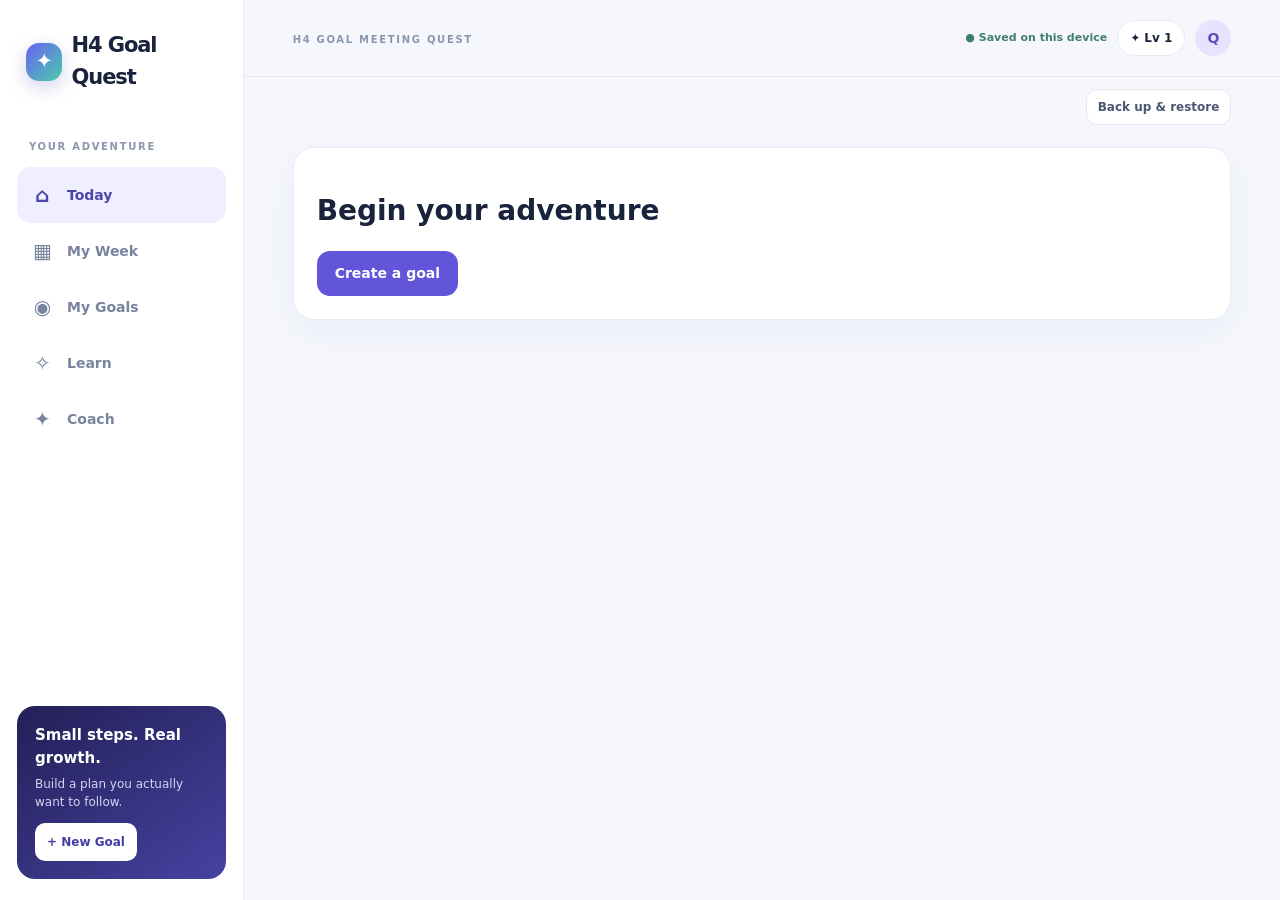
==== commit 8220ff25: "Add student data safety with validated backups and atomic restore" ====
--- a/index.html
+++ b/index.html
@@ -1,99 +1,4 @@
 <!doctype html>
 <html lang="en"><head><meta charset="UTF-8"><meta name="viewport" content="width=device-width,initial-scale=1,viewport-fit=cover"><meta name="theme-color" content="#111b36"><title>H4 Goal Quest — Interactive Prototype</title>
-<style>
-:root{--bg:#f5f7fd;--ink:#19233b;--mute:#68758e;--line:#e8ebf4;--deep:#151c39;--violet:#6355d9;--vlight:#ece9ff;--mint:#31c6a3;--yellow:#ffe8a3;--radius:21px;--shadow:0 12px 42px #1f2c5c0b}*{box-sizing:border-box}html{scroll-behavior:smooth}body{margin:0;background:var(--bg);color:var(--ink);font-family:Inter,ui-sans-serif,system-ui,-apple-system,'Segoe UI',Arial,sans-serif;font-size:14px;line-height:1.5}button,input,textarea,select{font:inherit}button{cursor:pointer}button:disabled{opacity:.45;cursor:not-allowed}button:focus-visible,input:focus-visible,textarea:focus-visible,select:focus-visible{outline:3px solid #91a4ff;outline-offset:3px}input,textarea,select{color:var(--ink)}.app{display:grid;grid-template-columns:244px minmax(0,1fr);min-height:100dvh}.sidebar{height:100dvh;position:sticky;top:0;background:white;border-right:1px solid var(--line);padding:27px 17px 21px;display:flex;flex-direction:column;gap:8px;z-index:5}.brand{display:flex;align-items:center;gap:10px;font-weight:900;font-size:21px;letter-spacing:-1.1px;padding:3px 9px 22px}.brandmark{border-radius:13px;background:linear-gradient(135deg,#6862f2,#4acbac);color:#fff;display:grid;place-items:center;width:38px;height:38px;box-shadow:0 6px 18px #554cbb40}.micro{font-size:10px;letter-spacing:1.7px;text-transform:uppercase;font-weight:900;color:#8a96ac}.sidehead{margin:16px 12px 5px}.nav{display:flex;align-items:center;gap:13px;padding:13px 14px;border:0;background:transparent;text-align:left;border-radius:14px;color:#78849e;font-weight:740;width:100%;transition:.15s}.nav:hover,.nav.active{background:#f0efff;color:#4d44ad}.nav .navico{font-size:20px;width:23px;text-align:center}.sidepromo{margin-top:auto;background:linear-gradient(145deg,#231f57,#4543a1);border-radius:18px;padding:18px;color:#fff}.sidepromo b{font-size:15px}.sidepromo p{font-size:12px;color:#d5d4f5;margin:6px 0 12px}.sidepromo button{border:0;background:#fff;color:#433ca8;padding:10px 12px;border-radius:10px;font-size:12px;font-weight:800}.layout{min-width:0}.topbar{height:77px;position:sticky;top:0;z-index:4;display:flex;align-items:center;justify-content:space-between;gap:12px;padding:0 clamp(18px,3.8vw,52px);background:#f5f7fddc;backdrop-filter:blur(18px);border-bottom:1px solid #e6eaf2}.topbar .brandmobile{display:none}.topright{display:flex;align-items:center;gap:10px}.levelpill{white-space:nowrap;background:#fff;border:1px solid #e6eaf2;border-radius:30px;padding:8px 12px;font-size:12px;font-weight:850}.savepill{font-size:11px;color:#427d70;font-weight:720}.avatar{display:grid;place-items:center;width:36px;height:36px;border-radius:50%;background:#e7e3ff;color:#5a50ba;font-weight:900}.main{max-width:1180px;margin:auto;padding:34px clamp(18px,3.8vw,52px) 105px}.cols{display:grid;grid-template-columns:minmax(0,1.7fr) minmax(255px,.86fr);gap:20px;align-items:start}.stack{display:grid;gap:19px;min-width:0}.card{background:#fff;border:1px solid var(--line);border-radius:var(--radius);padding:23px;box-shadow:var(--shadow);min-width:0}.eyebrow{color:#6a59d5;font-size:11px;font-weight:880;letter-spacing:1.6px;text-transform:uppercase;margin-bottom:7px}.h1{font-size:clamp(27px,3.2vw,41px);line-height:1.14;letter-spacing:-1.5px;font-weight:900;margin:0 0 10px}.h2{font-size:21px;font-weight:880;letter-spacing:-.65px;line-height:1.25;margin:0}.lead{color:var(--mute);margin:0 0 22px;max-width:610px;font-size:14px}.muted{color:var(--mute)}.small{font-size:12px}.tiny{font-size:11px}.bold{font-weight:800}.flex{display:flex;align-items:center;gap:12px}.between{justify-content:space-between}.wrap{flex-wrap:wrap}.grow{flex:1;min-width:0}.btn{background:#6355d9;border:1px solid transparent;color:#fff;font-weight:800;padding:11px 17px;min-height:45px;display:inline-flex;align-items:center;justify-content:center;gap:8px;border-radius:13px;text-decoration:none;white-space:normal;text-align:center;transition:transform .15s,filter .15s}.btn:hover{filter:brightness(.97);transform:translateY(-1px)}.btn:active{transform:scale(.975)}.btn.alt{background:#f0efff;color:#5546cb}.btn.line{background:#fff;border-color:#e4e7f0;color:#4c5871}.btn.ink{background:#1c274e}.btn.light{background:white;color:#302b77}.btn.mint{background:#cdf6df;color:#155b46}.btn.sm{font-size:12px;padding:8px 11px;min-height:35px;border-radius:11px}.btn.full{width:100%}.pill{border-radius:100px;background:#f0efff;padding:6px 10px;color:#6658b8;font-size:11px;font-weight:780;display:inline-flex;gap:5px;align-items:center}.pill.green{background:#ddf8e9;color:#1b8160}.pill.gold{background:#fff3d2;color:#94630b}.progress{height:9px;background:#eceef6;border-radius:99px;overflow:hidden}.progress>div{height:100%;border-radius:99px;background:linear-gradient(90deg,#6557ef,#2fc7a9);transition:width .25s}.hero{background:radial-gradient(ellipse at 86% 3%,#4a438b 0,transparent 38%),linear-gradient(130deg,#151c39,#262961);color:#fff;position:relative;overflow:hidden;border:0;padding:27px}.hero:after{content:'✦';position:absolute;right:-25px;top:-84px;color:#ffffff0c;font-size:320px;pointer-events:none}.hero>*{position:relative;z-index:1}.hero .eyebrow{color:#9eeee1}.hero .h2{font-size:clamp(23px,3.5vw,30px);max-width:390px;line-height:1.2}.hero p{color:#c7cde5;max-width:400px}.hero .btn{background:#d6f9da;color:#1d543b}.hero-inner{display:grid;grid-template-columns:minmax(0,1fr) 170px;align-items:center;gap:8px}.mascot{height:170px;width:170px;max-width:100%;filter:drop-shadow(0 16px 16px #0002);animation:breathe 3.8s ease-in-out infinite}@keyframes breathe{0%,100%{transform:translateY(0) rotate(-2deg)}50%{transform:translateY(-6px) rotate(2deg)}}.companion{background:linear-gradient(145deg,#282967,#4139a4);border-radius:18px;color:#fff;padding:18px;position:relative;overflow:hidden}.companion .mascot{width:132px;height:132px;display:block;margin:auto}.companion .progress{background:#55538d}.companion .progress>div{background:#90f2b9}.companion .muted{color:#d8d3f8}.sparkle{color:#d9d0ff;font-size:19px}.stats3{display:grid;grid-template-columns:repeat(3,1fr);gap:11px}.metric{text-align:center;padding:14px 6px;background:#f7f8fd;border-radius:13px}.metric strong{display:block;font-size:22px;letter-spacing:-.7px}.metric span{font-size:11px;color:var(--mute)}.task{border:1px solid #e7eaf3;padding:13px;border-radius:13px;display:flex;gap:11px;align-items:flex-start;margin-top:9px;transition:.15s}.task.done{background:#f2fbf6}.check{width:24px;height:24px;border-radius:8px;border:1.5px solid #b9c3da;background:white;display:grid;place-items:center;color:transparent;flex:0 0 24px}.check.done{color:#fff;background:#32b695;border-color:#32b695}.tasktitle{font-weight:740;font-size:13px}.task.done .tasktitle{text-decoration:line-through;color:#8d9aad}.taskmeta{font-size:11px;color:#96a0b1;margin-top:3px}.iconbtn{padding:5px 7px;background:#f4f5fa;color:#5c6881;border:0;border-radius:8px;min-width:32px;min-height:32px}.weekstrip{display:grid;grid-template-columns:repeat(7,1fr);gap:7px;margin-top:16px}.daytile{border:1px solid #e6eaf2;background:#f8f9fc;border-radius:12px;padding:10px 2px;text-align:center;min-height:71px;color:#69758b;display:flex;flex-direction:column;align-items:center;justify-content:center;gap:5px}.daytile.today{border-color:#766ae7;background:#f0eeff;color:#5546cb}.daytile strong{font-size:14px}.daytile span{font-size:10px;font-weight:780}.daytile .dot{width:7px;height:7px;border-radius:50%;background:#d6dce9}.daytile.complete .dot{background:#2dbb93}.split-title{display:flex;align-items:center;justify-content:space-between;gap:10px;margin-bottom:17px}.collection{display:grid;grid-template-columns:repeat(2,minmax(0,1fr));gap:14px}.goalcard{border:1px solid #e4e7f0;padding:15px;border-radius:16px;background:#fff;display:grid;gap:8px;text-align:left;color:var(--ink);width:100%}.goalcard:hover{border-color:#a8a0ee;background:#fbfaff}.goalcard .mascot{height:85px;width:90px}.goalcard h3{font-size:14px;line-height:1.35;margin:0}.goalcard .mini{background:#f4f2ff;border-radius:12px;display:flex;align-items:center;justify-content:center;min-height:100px}.tilegrid{display:grid;grid-template-columns:repeat(auto-fit,minmax(210px,1fr));gap:14px}.lesson{display:flex;align-items:flex-start;gap:13px;cursor:pointer;text-align:left;width:100%;border:1px solid #e9eaf2;background:#fff;border-radius:15px;padding:15px;color:var(--ink)}.lesson:hover{border-color:#8b80f0;background:#fcfbff}.lessonico{width:47px;height:47px;display:grid;place-items:center;font-size:23px;border-radius:13px;background:#f1efff;flex:0 0 auto}.lesson h3{font-size:14px;margin:0 0 5px}.lesson p{font-size:12px;color:var(--mute);margin:0}.minihead{font-weight:850;font-size:13px}.field{display:grid;gap:7px;margin:14px 0}.field label{font-weight:790;font-size:13px}.field input,.field textarea,.field select{background:white;border:1px solid #dce1ef;border-radius:12px;min-height:46px;padding:12px;width:100%;outline:none}.field textarea{min-height:81px;resize:vertical}.field input:focus,.field textarea:focus,.field select:focus{border-color:#7462df;box-shadow:0 0 0 3px #e9e5ff}.hint{font-size:11px;color:#78869b}.chips{display:flex;flex-wrap:wrap;gap:7px}.chip{background:#f6f5fc;border:1px solid #e6e2f7;border-radius:99px;padding:8px 11px;font-weight:740;color:#615a8e;font-size:12px}.chip.active{background:#e5e1ff;color:#4539ae;border-color:#8c83e9}.steptrack{display:flex;gap:7px;margin:0 0 23px}.steptrack>div{height:7px;border-radius:99px;background:#e8e9f2;flex:1}.steptrack>div.current{background:#7265df}.steptrack>div.passed{background:#35bca2}.wizard{max-width:740px;margin:0 auto}.wizard .card{padding:clamp(20px,3vw,34px)}.choicegrid{display:grid;grid-template-columns:repeat(2,1fr);gap:10px}.choice{padding:14px;border:1px solid #e0e5ef;background:white;border-radius:13px;text-align:left;color:var(--ink);font-weight:770;min-height:67px;display:flex;align-items:center;gap:10px}.choice:hover,.choice.active{border-color:#786de6;background:#f2f0ff}.choice span{font-size:22px}.preview{background:#f7f8ff;border-radius:13px;padding:14px;color:#535c80;font-size:13px;border:1px solid #ebecfa}.helper{background:#eefff7;border:1px solid #d6f7e5;border-radius:14px;padding:13px;color:#346955;font-size:12px;margin:12px 0}.mutedline{border:0;border-top:1px solid #edf0f6;margin:20px 0}.modalback{position:fixed;inset:0;z-index:20;background:#0c1433b8;display:flex;align-items:center;justify-content:center;padding:14px}.modal{width:min(510px,100%);max-height:min(90dvh,880px);overflow:auto;background:#fff;border-radius:23px;padding:22px;box-shadow:0 30px 90px #0003}.modal h2{margin:0 0 7px;font-size:23px;letter-spacing:-.7px}.modal p{color:var(--mute)}.toast{position:fixed;bottom:26px;left:50%;transform:translateX(-50%) translateY(25px);color:white;background:#252d57;border-radius:13px;padding:12px 18px;font-weight:740;font-size:12px;z-index:60;opacity:0;pointer-events:none;transition:.2s;box-shadow:0 10px 35px #0004;max-width:90vw}.toast.show{opacity:1;transform:translateX(-50%) translateY(0)}.bottomnav{display:none}.ring{width:64px;height:64px;border-radius:50%;display:grid;place-items:center;background:conic-gradient(#44cbab var(--fill),#eeeefa 0);position:relative;font-weight:900;font-size:15px}.ring:before{content:'';position:absolute;inset:7px;background:#fff;border-radius:50%}.ring span{position:relative;z-index:1}.wheelgrid{display:grid;grid-template-columns:repeat(2,1fr);gap:11px}.wheelitem{background:#f9faff;border:1px solid #eaedf7;border-radius:12px;padding:12px}.wheelitem input{width:100%;accent-color:#6656d9}.daygroups{display:grid;gap:12px}.daygroup{background:#fff;border-radius:15px;border:1px solid #e5e9f3;padding:16px}.daygroup.today{border-color:#a9a1f6}.minicue{background:#fff8e8;border-radius:13px;padding:13px;border:1px solid #ffedbf;font-size:12px}.focusdisplay{font-size:clamp(49px,7vw,80px);font-weight:900;font-variant-numeric:tabular-nums;text-align:center;letter-spacing:-2px;margin:8px 0 16px;color:#28256b}.barrow{display:flex;gap:8px;align-items:center}.empty{border:1px dashed #d7dcee;background:#fafaff;border-radius:14px;text-align:center;padding:28px 15px;color:#8490a6}.sectionnote{padding:15px 18px;border-radius:13px;background:#f3f3ff;color:#6964a4;font-size:12px}.cardglow{animation:pop .35s ease}@keyframes pop{from{transform:scale(.985);opacity:.7}to{transform:scale(1);opacity:1}}@media(max-width:990px){.app{grid-template-columns:205px minmax(0,1fr)}.cols{grid-template-columns:1fr}.sidepromo{padding:13px}.main{max-width:790px}}@media(max-width:670px){body{font-size:13px}.app{display:block}.sidebar{display:none}.topbar{height:68px;padding:0 18px}.topbar .brandmobile{display:flex;align-items:center;gap:8px;font-size:16px;font-weight:900;letter-spacing:-.6px}.topbar .brandmobile .brandmark{width:31px;height:31px;border-radius:10px}.topbar .desktoplabel{display:none}.topright{gap:6px}.savepill{font-size:10px}.avatar{width:31px;height:31px}.main{padding:23px 15px 110px}.card{padding:17px;border-radius:18px}.hero{padding:20px}.hero-inner{grid-template-columns:minmax(0,1fr) 114px}.hero .h2{font-size:23px}.hero p{font-size:12px}.hero .mascot{width:125px;height:125px}.stats3{gap:7px}.metric strong{font-size:20px}.weekstrip{gap:4px}.daytile{min-height:65px}.collection{gap:10px}.goalcard{padding:10px}.wheelgrid{grid-template-columns:1fr}.choicegrid{grid-template-columns:1fr}.bottomnav{position:fixed;bottom:0;left:0;right:0;display:grid;grid-template-columns:repeat(5,minmax(0,1fr));background:#fff;box-shadow:0 -8px 30px #19284b18;border-top:1px solid #eceef4;padding:7px 5px calc(6px + env(safe-area-inset-bottom));z-index:6}.bottomnav button{display:grid;gap:3px;justify-items:center;background:transparent;border:0;color:#8792a6;font-size:10px;font-weight:760;padding:5px 2px;border-radius:10px}.bottomnav button.active{color:#584cc9;background:#f3f1ff}.bottomnav .navico{font-size:20px}.modal{padding:19px}.focusdisplay{font-size:56px}}@media(prefers-reduced-motion:reduce){*,*:before,*:after{animation:none!important;transition:none!important}}
-</style></head><body><div class="app"><aside class="sidebar"><div class="brand"><div class="brandmark">✦</div>H4 Goal Quest</div><div class="micro sidehead">YOUR ADVENTURE</div><div id="sidebar-nav"></div><div class="sidepromo"><b>Small steps. Real growth.</b><p>Build a plan you actually want to follow.</p><button data-act="new-goal">+ New Goal</button></div></aside><div class="layout"><header class="topbar"><div class="desktoplabel"><span class="micro">H4 GOAL MEETING QUEST</span></div><div class="brandmobile"><div class="brandmark">✦</div>Goal Quest</div><div class="topright"><span id="saved-status" class="savepill">● Saved on this device</span><span id="player-level" class="levelpill">Lv 1</span><span class="avatar" aria-label="Demo student profile">Q</span></div></header><main id="main" class="main" tabindex="-1"></main></div></div><nav id="bottom-nav" class="bottomnav" aria-label="Main navigation"></nav><div id="modalhost"></div><div id="toast" class="toast" role="status" aria-live="polite"></div>
-<script>
-(()=>{'use strict';
-const KEY='h4_goal_quest_v4';const today=()=>localISO(new Date());function localISO(value){const d=new Date(value);return `${d.getFullYear()}-${String(d.getMonth()+1).padStart(2,'0')}-${String(d.getDate()).padStart(2,'0')}`};function shift(date,n){const d=new Date(date+'T12:00:00');d.setDate(d.getDate()+n);return localISO(d)};const week=()=>Array.from({length:7},(_,i)=>shift(today(),i));const dayname=d=>new Date(d+'T12:00:00').toLocaleDateString('en-CA',{weekday:'short'});const dated=d=>new Date(d+'T12:00:00').toLocaleDateString('en-CA',{month:'short',day:'numeric'});const id=()=>Math.random().toString(36).slice(2,10)+Date.now().toString(36);const esc=v=>String(v??'').replace(/[&<>"']/g,c=>({'&':'&amp;','<':'&lt;','>':'&gt;','"':'&quot;',"'":'&#39;'}[c]));const clamp=(n,a,b)=>Math.max(a,Math.min(b,n));
-const worlds=[{id:'school',label:'School & Future',icon:'🎓',name:'Astri',color:'#aea2ff',dark:'#6965b7',task:['Review notes for 15 minutes','Ask a teacher for feedback','Complete one practice activity'],sample:['Improve my math grade','Finish my science project','Prepare for a career']},{id:'money',label:'Money & Independence',icon:'💰',name:'Coino',color:'#ffe097',dark:'#b98630',task:['Write down what I spent today','Put aside a small amount','Compare two prices'],sample:['Save $200','Build a weekly budget','Learn how interest works']},{id:'health',label:'Health & Fitness',icon:'💪',name:'Embi',color:'#ffb8a6',dark:'#d36e5e',task:['Move for 20 minutes','Prepare a healthy snack','Plan a bedtime routine'],sample:['Exercise three times a week','Improve my running endurance','Get more consistent sleep']},{id:'learning',label:'Learning & Growth',icon:'📚',name:'Glimo',color:'#a5dafb',dark:'#6293c6',task:['Practise my skill for 15 minutes','Learn one new technique','Show someone what I learned'],sample:['Learn a breaking routine','Read five books','Learn basic coding']},{id:'family',label:'Family & Relationships',icon:'🏡',name:'Hugo',color:'#ffc2d8',dark:'#d47b9d',task:['Plan a shared activity','Ask how someone is doing','Have a screen-free conversation'],sample:['Spend more time with family','Improve how I listen','Be more helpful at home']},{id:'community',label:'Friends & Community',icon:'🤝',name:'Sprig',color:'#a2edb2',dark:'#47a97a',task:['Contact one person','Research a club or volunteer opportunity','Plan a small group activity'],sample:['Join a new school club','Volunteer in my community','Organize a school event']},{id:'purpose',label:'Purpose & Values',icon:'🧭',name:'Luma',color:'#e8c0ff',dark:'#a47bce',task:['Write one meaningful reflection','Choose one helpful action','Spend 10 quiet minutes reflecting'],sample:['Build a gratitude habit','Explore what matters to me','Make time for an important value']}];const world=k=>worlds.find(w=>w.id===k)||worlds[0];
-const goal=(category,title,success,nDays,planned,done=0)=>({id:id(),category,title,success,why:'',date:shift(today(),nDays),dateType:'target',createdAt:new Date().toISOString(),tasks:planned.map((t,i)=>({id:id(),title:t,due:shift(today(),i%7),doneAt:i<done?new Date().toISOString():null,createdAt:new Date().toISOString()})),plus:{challenge:5,primer:'',partner:'',contract:false},woop:{wish:'',opportunity:'',obstacle:'',plan:''},notes:[],checkins:[],milestones:[],archived:false});
-function initial(){const a=goal('learning','Learn a breaking routine','Confidently perform a 60-second routine',35,['Practise two top-rock steps for 15 minutes','Record my first practice video','Learn one new move','Review the routine with a friend','Practise transitions'],1);a.why='I want to feel confident performing in front of others.';a.plus.primer='Put my dance shoes by my bedroom door';a.woop={wish:'Perform a breaking routine',opportunity:'I will feel more confident',obstacle:'I get distracted after school',plan:'If I start scrolling videos, then I will put my phone away and practise one move.'};let b=goal('school','Improve my math grade','Score at least 80% on my next test',28,['Review algebra notes for 15 minutes','Complete 10 practice questions','Ask my teacher one question'],0);return {goals:[a,b],selected:a.id,screen:'home',draft:null,wheel:{},lessons:{},journal:[],momentum:0,notesViewed:false,focus:{minutes:25},demo:true,version:4};}
-let state;try{state=JSON.parse(localStorage.getItem(KEY))||initial()}catch{state=initial()}if(!state||!Array.isArray(state.goals))state=initial();state.lessons||={};state.wheel||={};state.journal||=[];let timer=null,seconds=25*60,running=false,timerEnd=0;function persist(){try{localStorage.setItem(KEY,JSON.stringify(state));document.querySelector('#saved-status').textContent='● Saved on this device'}catch{document.querySelector('#saved-status').textContent='⚠ Local storage unavailable'}}function toast(t){const e=document.querySelector('#toast');e.textContent=t;e.classList.add('show');clearTimeout(toast.handle);toast.handle=setTimeout(()=>e.classList.remove('show'),2800)}function current(){return state.goals.find(g=>g.id===state.selected)||state.goals[0]}function taskCount(g){const n=g.tasks.filter(t=>t.doneAt).length;return{n,total:g.tasks.length,pct:g.tasks.length?Math.round(100*n/g.tasks.length):0}}function gxp(g){const task=Math.min(g.tasks.filter(t=>t.doneAt).length,300)*35;const acts=Math.min(g.checkins.length,100)*10;const woop=g.woop?.plan?25:0;const smart=g.plus?.contract?20:0;return task+acts+woop+smart}function stage(g){return clamp(1+Math.floor(gxp(g)/145),1,4)}function allXP(){return state.goals.reduce((n,g)=>n+gxp(g),0)}function playerLevel(){return 1+Math.floor(allXP()/170)}function xpToNext(g){let x=gxp(g);let next=stage(g)*145;return stage(g)===4?100:Math.min(100,Math.floor(x/next*100))}
-function momentumPanel(){const start=shift(today(),-6),now=today();let done=0,overdue=0;for(const g of state.goals)for(const t of g.tasks){if(t.doneAt&&localISO(t.doneAt)>=start&&localISO(t.doneAt)<=now)done++;else if(!t.doneAt&&t.due<now)overdue++}const checks=state.journal.filter(x=>x.date>=start&&x.date<=now).length;const rating=clamp(700+22*done+10*checks-9*overdue,600,1100);return `<section class="card"><div class="flex between"><div><div class="eyebrow">PERSONAL MOMENTUM</div><h2 style="font-size:29px;margin:0;letter-spacing:-1.2px">${rating} <span class="small muted" style="font-weight:600">/ 1100</span></h2></div><span style="font-size:34px">📈</span></div><div class="progress" style="margin:11px 0"><div style="width:${(rating-600)/5}%"></div></div><div class="small muted">Your own recent follow-through, not a public leaderboard. Real progress moves your rating; you can always recover after a hard week.</div></section>`}
-function mascot(g,size=140){const w=world(g.category),s=stage(g),a=esc(w.name),hex=w.color,shade=w.dark,ears=s>1?`<path d="M61 84Q32 51 47 29q24-2 43 34M136 65q20-44 45-34 5 34-21 54" fill="${hex}" stroke="${shade}" stroke-width="5" stroke-linejoin="round"/>`:`<path d="M99 55Q82 34 97 24Q111 36 109 58" fill="#8de1a9" stroke="#4d9a75" stroke-width="4"/>`;const wings=s>2?`<path d="M65 117Q11 71 23 129q9 37 60 28M155 117q53-46 42 12-8 34-56 28" fill="${s===4?'#f8e3a6':'#d3c7ff'}" stroke="${shade}" stroke-width="3"/>`:'';const crown=s===4?`<path d="M87 50L78 26L103 40L115 17L129 40L152 26L143 51" fill="#ffdf78" stroke="#dbab48" stroke-width="4" stroke-linejoin="round"/>`:'';return `<svg class="mascot" style="width:${size}px;height:${size}px" viewBox="0 0 230 230" role="img" aria-label="${a} companion evolution stage ${s}" xmlns="http://www.w3.org/2000/svg"><defs><radialGradient id="gr${esc(g.id)}" cx="34%" cy="19%"><stop stop-color="#fff" stop-opacity=".67"/><stop offset=".62" stop-color="${hex}"/><stop offset="1" stop-color="${shade}"/></radialGradient></defs><ellipse cx="115" cy="199" rx="59" ry="12" fill="#141934" opacity=".16"/>${wings}${ears}${crown}<path d="M58 136Q53 79 87 65Q118 45 149 69Q183 94 175 149Q175 195 118 197Q58 198 58 136Z" fill="url(#gr${esc(g.id)})" stroke="${shade}" stroke-width="4"/><ellipse cx="90" cy="127" rx="10" ry="13" fill="#202747"/><ellipse cx="143" cy="127" rx="10" ry="13" fill="#202747"/><circle cx="93" cy="122" r="3.4" fill="white"/><circle cx="146" cy="122" r="3.4" fill="white"/><path d="M107 150Q116 162 126 150" fill="none" stroke="#3b4057" stroke-width="4" stroke-linecap="round"/><ellipse cx="78" cy="145" rx="12" ry="6" fill="#f67e9a" opacity=".6"/><ellipse cx="157" cy="145" rx="12" ry="6" fill="#f67e9a" opacity=".6"/><path d="M78 180q-13 9-2 17M151 180q13 9 2 17" stroke="${shade}" stroke-width="8" stroke-linecap="round"/>${s>2?'<path d="M105 168l12 9 12-9" fill="none" stroke="#fdf3ff" stroke-width="4"/>':''}<circle cx="48" cy="95" r="5" fill="#fff2ab" opacity=".8"/><path d="M192 76l4-10 4 10 10 4-10 4-4 10-4-10-10-4z" fill="#fff5ab" opacity="${s>1?1:0}"/></svg>`}
-function navigation(){const items=[['home','⌂','Today'],['week','▦','My Week'],['goals','◉','My Goals'],['path','✧','Learn'],['coach','✦','Coach']];document.querySelector('#sidebar-nav').innerHTML=items.map(([x,i,l])=>`<button class="nav ${state.screen===x?'active':''}" data-nav="${x}"><span class="navico" aria-hidden="true">${i}</span>${l}</button>`).join('');document.querySelector('#bottom-nav').innerHTML=items.map(([x,i,l])=>`<button class="${state.screen===x?'active':''}" data-nav="${x}"><span class="navico" aria-hidden="true">${i}</span>${l}</button>`).join('');document.querySelector('#player-level').textContent='✦ Lv '+playerLevel()}
-function screen(html){document.querySelector('#main').innerHTML=html;navigation();persist()}
-function tagGoal(g){return `<span class="pill">${world(g.category).icon} ${esc(world(g.category).label)}</span>`};function progress(g){let t=taskCount(g);return `<div class="flex between small muted"><span>Action progress</span><b>${t.n}/${t.total} done</b></div><div class="progress"><div style="width:${t.pct}%"></div></div>`}function quest(g){if(!g)return '';return `<div class="companion"><div class="flex between"><span class="micro" style="color:#a9ffee">YOUR GOAL COMPANION</span><span class="pill">Stage ${stage(g)}/4</span></div>${mascot(g,140)}<div class="flex between"><div><b style="font-size:18px">${esc(world(g.category).name)}</b><div class="small muted">${['','New adventurer','Growing stronger','Explorer','Guardian'][stage(g)]}</div></div><span class="pill green">${gxp(g)} XP</span></div><div style="height:9px"></div><div class="progress"><div style="width:${xpToNext(g)}%"></div></div><div class="tiny muted" style="margin-top:8px">${stage(g)===4?'Final form unlocked!':'Complete meaningful actions to unlock the next form.'}</div></div>`}
-function home(){let goals=state.goals.filter(g=>!g.archived),g=current();if(!g){screen(`<div class="card"><h1>Begin your adventure</h1><button class="btn" data-act="new-goal">Create a goal</button></div>`);return}let todays=goals.flatMap(g=>g.tasks.filter(t=>t.due<=today()&&!t.doneAt).map(t=>({g,t}))),finished=goals.flatMap(g=>g.tasks.filter(t=>t.doneAt&&localISO(t.doneAt)===today()).map(t=>({g,t})));const next=todays[0]||goals.flatMap(g=>g.tasks.filter(t=>!t.doneAt).map(t=>({g,t}))).sort((a,b)=>a.t.due.localeCompare(b.t.due))[0];const completedAll=goals.reduce((n,g)=>n+g.tasks.filter(t=>t.doneAt).length,0);const totalAll=goals.reduce((n,g)=>n+g.tasks.length,0);let banner=next?`<div class="flex" style="align-items:flex-start"><span style="font-size:22px">🎯</span><div class="grow"><b style="font-size:14px">Your next move</b><div style="font-size:13px;margin:5px 0">${esc(next.t.title)}</div><span class="small muted">${esc(next.g.title)} · ${dated(next.t.due)}</span></div><button class="btn sm" data-done="${esc(next.t.id)}">Done ✓</button></div>`:`<div class="flex between"><div>All caught up. Schedule your next quest!</div><button class="btn sm" data-act="add-task">Add task</button></div>`;
-const latest=state.journal.filter(e=>e.date===today()).at(-1);screen(`<div class="eyebrow">YOUR QUEST BEGINS HERE</div><h1 class="h1">Make today count<span style="color:#7467ea">.</span></h1><p class="lead">A few small actions today can lead to something extraordinary. Your progress is your story.</p><div class="cols"><div class="stack"><section class="card hero"><div class="hero-inner"><div><div class="eyebrow">✦ YOUR ADVENTURE</div><h2 class="h2">Every action helps your companion grow.</h2><p>Level up in real life, one meaningful step at a time.</p><button class="btn" data-nav="goals">See my goal collection →</button></div>${mascot(g,170)}</div></section><section class="card"><div class="split-title"><h2 class="h2">Today's quests</h2><button class="btn line sm" data-act="add-task">+ Add action</button></div><div class="preview" style="margin-bottom:14px">${banner}</div>${todays.length||finished.length?[...todays,...finished].slice(0,7).map(({g,t})=>taskItem(g,t)).join(''):`<div class="empty">No tasks due today. Add a manageable first step.</div>`}<div class="flex between" style="margin-top:17px"><button class="btn alt sm" data-act="checkin">${latest?'Edit daily check-in':'✓ 30-second check-in'}</button><button class="btn line sm" data-nav="week">Open planner →</button></div></section><section class="card"><div class="split-title"><h2 class="h2">Your next seven days</h2><button class="btn line sm" data-nav="week">View week →</button></div>${weekStrip()}<div class="stats3" style="margin-top:16px"><div class="metric"><strong>${completedAll}</strong><span>Actions finished</span></div><div class="metric"><strong>${totalAll}</strong><span>Actions planned</span></div><div class="metric"><strong>${goals.length}</strong><span>Goal companions</span></div></div></section></div><div class="stack">${quest(g)}${momentumPanel()}<section class="card"><div class="eyebrow">✦ NEXT STORY CHAPTER</div><h2 class="h2">Learn your superpowers</h2><p class="small muted">Build great goals, predict obstacles, and turn plans into real wins.</p><div style="height:9px"></div><button class="btn alt full" data-nav="path">Explore learning path →</button></section><section class="card"><div class="eyebrow">HUMAN ACCOUNTABILITY</div><h2 class="h2">Don't do it alone.</h2><p class="small muted">Invite someone you trust to ask about this goal. You're always in control of what you share.</p><button class="btn line full" data-act="partner">Copy a partner check-in</button></section></div></div>`)}
-function taskItem(g,t){return `<div class="task ${t.doneAt?'done':''}"><button class="check ${t.doneAt?'done':''}" data-done="${esc(t.id)}" aria-label="${t.doneAt?'Reopen':'Complete'} ${esc(t.title)}">✓</button><div class="grow"><div class="tasktitle">${esc(t.title)}</div><div class="taskmeta">${world(g.category).icon} ${esc(g.title)} · ${dated(t.due)}</div></div><button class="iconbtn" data-move="${esc(t.id)}" aria-label="Reschedule task">↗</button></div>`}function weekStrip(){return `<div class="weekstrip">${week().map(d=>{let ts=state.goals.flatMap(g=>g.tasks.filter(t=>t.due===d)),dn=ts.filter(t=>t.doneAt).length;return `<button class="daytile ${d===today()?'today':''} ${ts.length&&dn===ts.length?'complete':''}" data-nav="week"><span>${dayname(d)}</span><strong>${new Date(d+'T12:00:00').getDate()}</strong><div class="dot"></div></button>`}).join('')}</div>`}
-function weekView(){const ds=week();let count=state.goals.flatMap(g=>g.tasks.filter(t=>ds.includes(t.due))).length;screen(`<div class="eyebrow">THE SEVEN-DAY PLANNER</div><h1 class="h1">Plan your next moves.</h1><p class="lead">Goals can last months. Your seven-day plan keeps them manageable. Include breathing room: rest is part of the strategy.</p><div class="cols"><div class="stack"><section class="card"><div class="split-title"><h2 class="h2">${dated(ds[0])} – ${dated(ds[6])}</h2><span class="pill">${count} planned actions</span></div>${weekStrip()}<div class="helper">🌿 Leave unscheduled time for friends, rest, and surprises. Don't fill every hour.</div></section><section class="card"><div class="split-title"><h2 class="h2">Your schedule</h2><button class="btn sm" data-act="add-task">+ Plan an action</button></div><div class="stack">${ds.map(d=>{let arr=state.goals.flatMap(g=>g.tasks.filter(t=>t.due===d).map(t=>({g,t})));return `<div class="daygroup ${d===today()?'today':''}"><div class="flex between"><b>${dayname(d)}, ${dated(d)} ${d===today()?'<span class="pill green">Today</span>':''}</b><button class="btn sm line" data-add-date="${d}">+ Task</button></div>${arr.length?arr.map(({g,t})=>taskItem(g,t)).join(''):'<p class="small muted">Free time / rest — no tasks scheduled.</p>'}</div>`}).join('')}</div></section></div><div class="stack"><section class="card"><div class="eyebrow">⏳ FOCUS QUEST</div><h2 class="h2">Pomodoro timer</h2><p class="small muted">Work in short, focused bursts, then take a real break.</p><div class="focusdisplay" id="timer-display">25:00</div><div class="chips" style="justify-content:center;margin-bottom:15px"><button class="chip active" data-minutes="25">25-min focus</button><button class="chip" data-minutes="5">5-min break</button><button class="chip" data-minutes="15">15-min focus</button></div><div class="flex"><button class="btn grow" id="timer-toggle" data-act="timer-toggle">Start focus</button><button class="btn line" data-act="timer-reset">↺</button></div><div class="hint" style="margin-top:11px">Focus time doesn't automatically award XP. Record the actual task you completed.</div></section><section class="card"><h2 class="h2">A smarter schedule</h2><p class="small muted">Move unfinished tasks rather than treating them as failure. Short breaks and open time make your plan more realistic.</p><button class="btn alt full" data-act="reminder">Set up calendar check-in</button></section></div></div>`);updateTimerText()}
-function goalsView(){const active=state.goals.filter(g=>!g.archived);screen(`<div class="flex between wrap" style="margin-bottom:16px"><div><div class="eyebrow">YOUR GROWING TEAM</div><h1 class="h1">Goal collection.</h1><p class="lead" style="margin:0">Every goal grows a different companion. Choose 1–3 priority goals, and let your collection grow over time.</p></div><button class="btn" data-act="new-goal">+ Create a goal</button></div><section class="card"><div class="split-title"><h2 class="h2">Your companions</h2><span class="pill">${active.length} goals</span></div><div class="collection">${active.map(g=>`<button class="goalcard" data-goal="${g.id}"><div class="mini">${mascot(g,95)}<span class="pill">Lv ${stage(g)}</span></div>${tagGoal(g)}<h3>${esc(g.title)}</h3>${progress(g)}<span class="tiny muted">${gxp(g)} XP · ${esc(world(g.category).name)}</span></button>`).join('')}</div><div class="helper" style="margin-top:19px">✦ A companion grows when you make progress on its own goal—not when you tap random buttons.</div></section>`)}
-function detail(){
- const g=current();if(!g){navigate('goals');return}
- const t=taskCount(g),w=world(g.category),notes=g.notes||[];
- const noteHTML=notes.length?notes.slice().reverse().map(n=>`<div class="preview" style="margin-bottom:9px"><b>${dated(n.date)}</b><p>${esc(n.text)}</p><div class="tiny">${esc(n.evidence||'')}</div></div>`).join(''):'<div class="empty">Save what you tried, learned and did. These notes can support a future Capstone portfolio.</div>';
- const tasksHTML=g.tasks.length?g.tasks.map(x=>taskItem(g,x)).join(''):'<p class="small muted">No actions yet.</p>';
- screen(`<div class="flex between wrap" style="margin-bottom:17px"><button class="btn line sm" data-nav="goals">← My collection</button><span class="pill green">${gxp(g)} companion XP</span></div><div class="cols"><div class="stack"><section class="card"><div class="eyebrow">MY GOAL · ${esc(w.label)}</div><h1 class="h1">${esc(g.title)}</h1><p class="lead">${esc(g.success)}</p>${progress(g)}<div class="flex wrap" style="margin-top:15px"><span class="pill">📅 ${dated(g.date)}</span><span class="pill">${t.n} completed</span><button class="btn line sm" data-act="edit-goal">Edit goal</button></div></section><section class="card"><div class="split-title"><h2 class="h2">Action list</h2><button class="btn sm" data-act="add-task">+ Add action</button></div>${tasksHTML}<button class="btn alt full" style="margin-top:16px" data-nav="week">Open seven-day planner →</button></section><section class="card"><div class="split-title"><h2 class="h2">My progress journal</h2><button class="btn sm line" data-act="evidence">+ Add note / evidence</button></div>${noteHTML}</section></div><div class="stack">${quest(g)}<section class="card"><div class="eyebrow">SMART GOALS+</div><div class="small" style="display:grid;gap:9px"><div>Challenge level: <b>${g.plus.challenge}/10</b></div><div>Physical primer: <b>${esc(g.plus.primer||'Not chosen')}</b></div><div>Accountability: <b>${esc(g.plus.partner||'Not chosen')}</b></div><div>Commitment: <b>${g.plus.contract?'I am committed':'Optional'}</b></div></div><button class="btn line full" style="margin-top:16px" data-lesson="smartplus">Improve my SMART+ plan →</button></section><section class="card"><div class="eyebrow">WOOP PREPARATION</div><div class="small muted">${esc(g.woop.plan||'Write an if–then plan to prepare for obstacles.')}</div><button class="btn alt full" style="margin-top:13px" data-lesson="woop">Practise WOOP →</button></section><button class="btn line full" data-act="partner">Invite an accountability partner</button></div></div>`);
-}
-const lessons=[['wheel','🧭','Discover your direction','Explore seven areas of life and choose what matters.'],['smart','🎯','SMART Goals: the H4 way','Clear, measurable, agreed upon, realistic, timely.'],['smartplus','✨','SMART Goals+ power-ups','Challenge, physical primers, accountability, commitment.'],['woop','🛡️','WOOP: face your obstacles','Wish, opportunity, obstacle, and your if–then plan.'],['planner','📅','Master your seven-day plan','Make space for action, Pomodoro sessions and free time.'],['partner','🤝','Keep your promises','Create an accountability system with someone you trust.']];
-function learning(){let n=lessons.filter(l=>state.lessons[l[0]]).length;screen(`<div class="eyebrow">THE GOAL MEETING ACADEMY</div><h1 class="h1">Your learning adventure.</h1><p class="lead">Six short quests teach you how to turn big wishes into real accomplishments. Go in order or jump to what helps today.</p><div class="cols"><div class="stack"><section class="card"><div class="flex between"><b>${n} of ${lessons.length} lessons tried</b><span class="pill">${Math.round(100*n/lessons.length)}% explored</span></div><div class="progress" style="margin-top:12px"><div style="width:${100*n/lessons.length}%"></div></div><div class="hint" style="margin-top:12px">You learn best by applying each lesson to a real goal.</div></section>${lessons.map(([k,emoji,title,description],i)=>`<button class="lesson" data-lesson="${k}"><span class="lessonico">${emoji}</span><span class="grow"><div class="micro">CHAPTER ${i+1} ${state.lessons[k]?'· EXPLORED':'· READY'}</div><h3>${title}</h3><p>${description}</p></span><span style="font-weight:800;color:${state.lessons[k]?'#29ac84':'#786bdb'}">${state.lessons[k]?'✓':'→'}</span></button>`).join('')}</div><div class="stack"><section class="card"><div class="eyebrow">WHY THIS WORKS</div><h2 class="h2">Learn it. Try it. Do it.</h2><p class="small muted">Every lesson includes a quick explanation, an activity, and a way to apply it to your goal. No long lectures or confusing forms.</p><div class="helper">The core app works without AI. Lessons teach you directly, and optional copyable prompts offer extra support elsewhere.</div><button class="btn alt full" data-nav="coach">Find an optional coach prompt →</button></section><section class="card"><h2 class="h2">Make something happen</h2><p class="small muted">Want to skip lessons for now? You can always start with a simple goal.</p><button class="btn full" data-act="new-goal">Create my next goal</button></section></div></div>`)}
-const prompts={clarify:{title:'Goal Clarity Coach',desc:'A guided conversation to make a goal clearer without doing the thinking for you.',text:(g)=>`You are my H4 Goal Meeting Coach. I am a high school student. Ask one short question at a time. Help me improve my goal using H4 SMART: Specific, Measurable, Agreed Upon, Realistic, Timely. Do not write the final goal for me; guide me to decide. My goal is: ${g?.title||'[my goal]'}. Success would look like: ${g?.success||'[how I will recognize success]'}. Avoid asking for personal or sensitive information.`},woop:{title:'WOOP Coach',desc:'Prepare for an obstacle with an if–then response.',text:(g)=>`Act as a supportive H4 WOOP coach for a high school student. Ask me one question at a time about my Wish, Opportunity (positive outcome), Obstacle, and Plan. Help me write one short "If [obstacle], then I will [action]" sentence. My goal is: ${g?.title||'[my goal]'}. My challenge is: ${g?.woop?.obstacle||'[what might get in the way]'}. Avoid personal or sensitive details.`},checkin:{title:'Accountability Coach',desc:'Reflect on what happened and plan one next action.',text:(g)=>`You are an H4 Accountability Coach for a student. Ask me these questions one by one: What did I plan? What did I do? What got in the way? What is one small next action and when will I do it? Be encouraging but practical. Do not shame missed actions or pretend to verify work. My goal is ${g?.title||'[my goal]'}. Keep each response under 80 words.`},weekly:{title:'Weekly Planning Coach',desc:'Make a realistic seven-day plan with plenty of free time.',text:(g)=>`You are my H4 Seven-Day Planning Coach. Help me make a realistic plan for the next 7 days, not finish my entire long-term goal in one week. Ask about my available time, priorities, rest and other responsibilities. Suggest small tasks, suitable Pomodoro focus blocks, breaks, and unscheduled free time. My goal is ${g?.title||'[my goal]'}. Ask one short question at a time and let me choose.`}};
-function coach(){const g=current();screen(`<div class="eyebrow">OPTIONAL · NO API CONNECTION</div><h1 class="h1">Your coach, your choice.</h1><p class="lead">Choose a ready-to-use coaching prompt. Copy it into an external LLM you already use, then decide what to apply to your goal. Capstone itself sends nothing to AI.</p><div class="cols"><div class="stack">${Object.entries(prompts).map(([k,p])=>`<section class="card"><div class="flex between"><div><div class="eyebrow">✦ COPY & PASTE COACHING</div><h2 class="h2">${esc(p.title)}</h2></div><span class="pill">Optional</span></div><p class="small muted">${esc(p.desc)}</p><div class="flex wrap"><button class="btn" data-prompt="${k}">Copy coach prompt ↗</button><button class="btn line" data-prompt-view="${k}">Preview</button></div></section>`).join('')}</div><div class="stack"><section class="card"><div class="eyebrow">HOW IT WORKS</div><div style="display:grid;gap:14px"><div><b>1. Choose a coach</b><div class="small muted">Pick help with a goal, WOOP, check-ins or planning.</div></div><div><b>2. Copy the prompt</b><div class="small muted">Open ChatGPT, Gemini or another permitted tool.</div></div><div><b>3. Have a conversation</b><div class="small muted">The coach will ask simple questions, one at a time.</div></div><div><b>4. Bring back your ideas</b><div class="small muted">Edit your goal and actions yourself inside Capstone.</div></div></div></section><div class="sectionnote">For students: follow your school and AI provider's age/account rules. Never paste private journal entries, health information, passwords or other people's details into a public chatbot.</div></div></div>`)}
-function wizardBlank(){return {step:0,category:'learning',title:'',why:'',success:'',agree:'',realistic:'',date:shift(today(),35),dateType:'target',tasks:[],schedule:{}}}function wizard(){const d=state.draft||wizardBlank();state.draft=d;const steps=['Choose your world','Make it SMART','Choose first moves','Plan seven days','Begin your adventure'];let h='';if(d.step===0)h=`<h2 class="h2">What part of life would you like to grow?</h2><p class="muted small">Pick an area. You can change this later.</p><div class="choicegrid">${worlds.map(w=>`<button class="choice ${d.category===w.id?'active':''}" data-category="${w.id}"><span>${w.icon}</span>${esc(w.label)}</button>`).join('')}</div><div class="helper"><b>Not sure where to start?</b> Explore your Wheel of Life first. <button class="btn alt sm" data-lesson="wheel">Find a goal idea</button></div><div class="field"><label>What's one thing you'd like to accomplish?</label><input id="w-title" data-draft="title" maxlength="120" placeholder="e.g. Learn a new breaking move" value="${esc(d.title)}"/></div><div class="field"><label>Why does this matter to you? <span class="muted small">Optional</span></label><textarea data-draft="why" placeholder="e.g. I want to feel more confident">${esc(d.why)}</textarea></div><div class="chips">${world(d.category).sample.map(s=>`<button class="chip" data-example="${esc(s)}">${esc(s)}</button>`).join('')}</div>`;
-if(d.step===1)h=`<h2 class="h2">Let's make your goal SMART.</h2><p class="muted small">Five short questions. No perfect answers—just a plan that makes sense to you.</p><div class="field"><label>🎯 Specific — what exactly will you accomplish?</label><input data-draft="title" maxlength="120" value="${esc(d.title)}" placeholder="Learn a 60-second dance routine"/><div class="hint">Be clear enough that someone else understands your goal.</div></div><div class="field"><label>📏 Measurable — how will you know you've achieved it?</label><textarea data-draft="success" placeholder="I can perform my routine confidently for 60 seconds">${esc(d.success)}</textarea><div class="hint">Numbers, observable results, or completed milestones all count.</div></div><div class="field"><label>🤝 Agreed Upon — does it align with what you want?</label><select data-draft="agree"><option value="">Choose your answer</option><option ${d.agree==='yes'?'selected':''} value="yes">Yes, I chose this for myself</option><option ${d.agree==='group'?'selected':''} value="group">This is a group goal we agreed on</option><option ${d.agree==='reconsider'?'selected':''} value="reconsider">I want to adjust it first</option></select></div><div class="field"><label>💪 Realistic — why do you think you can work toward it?</label><input data-draft="realistic" value="${esc(d.realistic)}" placeholder="I can practise 15 minutes after school"/><div class="hint">It's okay if it feels challenging. Name a first step you can manage.</div></div><div class="field"><label>🗓️ Timely — choose a goal or progress-review date</label><div class="flex"><select data-draft="dateType" style="max-width:180px"><option value="target" ${d.dateType==='target'?'selected':''}>Finish by</option><option value="review" ${d.dateType==='review'?'selected':''}>Review on</option></select><input data-draft="date" type="date" min="${today()}" value="${esc(d.date)}"/></div></div>`;
-if(d.step===2)h=`<h2 class="h2">What are your first moves?</h2><p class="muted small">Choose 1–3 doable actions. Your companion grows when you actually complete them.</p><div class="chips">${world(d.category).task.map(s=>`<button class="chip" data-suggest="${esc(s)}">+ ${esc(s)}</button>`).join('')}</div><div class="field"><label>Add your own action</label><div class="flex"><input id="w-action" maxlength="140" placeholder="e.g. Practise 10 minutes"/><button class="btn" data-act="w-add">Add</button></div></div>${d.tasks.length?d.tasks.map((t,i)=>`<div class="task"><span class="pill">${i+1}</span><b class="grow">${esc(t.title)}</b><button class="iconbtn" data-remove-wtask="${t.id}" aria-label="Remove">✕</button></div>`).join(''):'<div class="empty">Add your first action to move forward.</div>'}<div class="helper">Tip: “Study more” is vague. “Practise 10 questions on Tuesday” is an action you can check off.</div>`;
-if(d.step===3)h=`<h2 class="h2">When will you take action?</h2><p class="muted small">Schedule your next seven days. Your entire goal does <b>not</b> need to finish this week.</p><div class="daygroups">${d.tasks.map(t=>`<div class="flex between wrap" style="padding:11px;border:1px solid #e9eaf3;border-radius:12px"><b class="grow">${esc(t.title)}</b><select data-date-task="${t.id}" style="width:auto;max-width:200px;border-radius:10px;padding:9px;border:1px solid #dce1ef"><option value="">Not this week</option>${week().map(v=>`<option value="${v}" ${d.schedule[t.id]===v?'selected':''}>${dayname(v)} ${dated(v)}</option>`).join('')}</select></div>`).join('')}</div><div class="helper">🌿 Leave free time. If the schedule feels packed, move something to next week. You can use Pomodoro sessions later.</div>`;
-if(d.step===4)h=`<h2 class="h2">Your adventure is ready.</h2><p class="muted small">Review your plan. You can improve it whenever you learn something new.</p><div class="preview"><div class="eyebrow">YOUR GOAL CARD</div><h2 class="h2">${esc(d.title)}</h2><p><b>Success:</b> ${esc(d.success)}</p><p><b>${d.dateType==='target'?'Target date':'Review date'}:</b> ${dated(d.date)}</p><div><b>Your first actions:</b></div>${d.tasks.map(t=>`<div style="padding:6px 0">✓ ${esc(t.title)} · ${d.schedule[t.id]?`${dayname(d.schedule[t.id])} ${dated(d.schedule[t.id])}`:'Later'}</div>`).join('')}</div><div class="helper">✨ Once you create your goal, you'll unlock your own creature. You can choose SMART+ power-ups and complete a WOOP challenge any time.</div>`;
-screen(`<div class="wizard"><div class="flex between" style="margin-bottom:13px"><div class="eyebrow">THE H4 GOAL MEETING METHOD</div><button class="btn line sm" data-act="wizard-exit">Save & exit</button></div><h1 class="h1" style="margin-bottom:17px">${steps[d.step]}</h1><div class="flex between small muted" style="margin-bottom:8px"><b>Step ${d.step+1} of 5</b><span>${steps[d.step]}</span></div><div class="steptrack">${steps.map((_,i)=>`<div class="${i===d.step?'current':i<d.step?'passed':''}"></div>`).join('')}</div><section class="card cardglow">${h}<hr class="mutedline"/><div class="flex between"><button class="btn line" data-act="wizard-prev">← Back</button><button class="btn" data-act="wizard-next">${d.step===4?'Create goal & meet my companion ✦':'Continue →'}</button></div></section></div>`)}
-function startWizard(){state.draft=wizardBlank();navigate('wizard')};function finishWizard(){const d=state.draft;const g=goal(d.category,d.title.trim(),d.success.trim(),35,[]);g.date=d.date;g.dateType=d.dateType;g.why=d.why;g.agree=d.agree;g.realistic=d.realistic;g.tasks=d.tasks.map(t=>({id:id(),title:t.title,due:d.schedule[t.id]||shift(today(),7),doneAt:null,createdAt:new Date().toISOString()}));state.goals.push(g);state.selected=g.id;state.demo=false;state.draft=null;state.lessons.smart=true;navigate('detail');toast(`${world(g.category).name} joined your adventure! Complete actions to help it evolve.`)}
-function showModal(inner){document.querySelector('#modalhost').innerHTML=`<div class="modalback" id="backdrop"><div class="modal" role="dialog" aria-modal="true" aria-label="Goal Quest dialog"><div class="flex between" style="margin-bottom:16px"><span class="micro">H4 GOAL QUEST</span><button class="iconbtn" data-act="close" aria-label="Close dialog">✕</button></div>${inner}</div></div>`}function closeModal(){document.querySelector('#modalhost').innerHTML=''}
-function wheelLesson(){const ratings=worlds.map(w=>`<div class="wheelitem"><div class="flex between"><b>${w.icon} ${esc(w.label)}</b><span id="wheelval-${w.id}" class="pill">${state.wheel[w.id]||5}/10</span></div><input type="range" min="1" max="10" value="${state.wheel[w.id]||5}" data-wheel="${w.id}" aria-label="${esc(w.label)} satisfaction"/><div class="tiny muted">How satisfied do you feel? You can skip any category.</div></div>`).join('');showModal(`<h2>🧭 Discover your direction</h2><p class="small">These areas can spark ideas. They're personal—there's no perfect score. You don't have to rate everything.</p><div class="wheelgrid">${ratings}</div><div class="helper">A low score doesn't mean you're failing. Choose the area you feel most excited or ready to improve.</div><button class="btn full" data-act="wheel-finish">Done exploring</button>`)}
-function lesson(k){if(k==='wheel')return wheelLesson();let g=current();if(!g&&k!=='smart')return toast('Create a goal first, then apply this lesson to it.');if(k==='smart'){showModal(`<h2>🎯 SMART Goals, the H4 way</h2><p>Five quick questions help turn an idea into a goal you can act on.</p><div class="stack" style="font-size:13px"><div><b>S — Specific:</b> Is your goal clear?</div><div><b>M — Measurable:</b> Can you track an outcome or actions?</div><div><b>A — Agreed Upon:</b> Is this your choice? Does your group agree?</div><div><b>R — Realistic:</b> Does it fit your skills and resources?</div><div><b>T — Timely:</b> Do you have a target or review date?</div></div><div class="helper">Example: “Get better at dance” → “Practise a 60-second routine three times each week and perform it by December.”</div><button class="btn full" data-act="learn-done" data-key="smart">I get it — back to my goals</button>`);return}
-if(k==='smartplus'){showModal(`<h2>✨ SMART Goals+ power-ups</h2><p>Optional upgrades for your goal: <b>${esc(g.title)}</b></p><form id="plus-form"><div class="field"><label>Challenging — how hard does this feel? <span id="challenge-value">${g.plus.challenge}/10</span></label><input type="range" min="1" max="10" name="challenge" value="${g.plus.challenge}" oninput="document.getElementById('challenge-value').textContent=this.value+'/10'"/></div><div class="field"><label>Physical primer — what unique object will remind you?</label><input name="primer" value="${esc(g.plus.primer)}" placeholder="e.g. Dance shoes beside my door"/><div class="hint">Choose a physical cue tied only to this goal. Not a generic phone alert.</div></div><div class="field"><label>Accountability — who could check in with you?</label><input name="partner" value="${esc(g.plus.partner)}" placeholder="e.g. My teacher, teammate, or friend"/></div><label class="flex small" style="margin:16px 0"><input type="checkbox" name="contract" ${g.plus.contract?'checked':''} style="width:18px;height:18px"/> I commit to making a genuine effort toward this goal.</label><button class="btn full" type="submit">Save power-ups</button></form>`);return}
-if(k==='woop'){showModal(`<h2>🛡️ WOOP: your obstacle shield</h2><p>Imagine the good outcome, identify what might stop you, and prepare one response.</p><form id="woop-form"><div class="field"><label>W — Wish: What do you want?</label><input name="wish" value="${esc(g.woop.wish)}" placeholder="I want to perform my dance routine"/></div><div class="field"><label>O — Opportunity (positive outcome): How will success feel?</label><input name="opportunity" value="${esc(g.woop.opportunity)}" placeholder="Proud and more confident"/></div><div class="field"><label>O — Obstacle: What might get in the way?</label><input name="obstacle" value="${esc(g.woop.obstacle)}" placeholder="I get distracted by my phone"/></div><div class="field"><label>P — Plan: If...then...</label><textarea name="plan" placeholder="If I get distracted, then I'll set my phone aside and practise 5 minutes.">${esc(g.woop.plan)}</textarea></div><button class="btn full" type="submit">Save my obstacle plan</button></form>`);return}
-if(k==='planner'){showModal(`<h2>📅 Protect your week</h2><p>Goal-setting works better when you reserve time for tasks <b>and</b> time to rest.</p><div class="stack"><div class="preview">1. Identify a small next action.</div><div class="preview">2. Give it a specific day.</div><div class="preview">3. Use a 25-minute focus session and a 5-minute break if helpful.</div><div class="preview">4. Keep free time. Don't plan every minute.</div><div class="preview">5. Review after seven days and make the next plan.</div></div><button class="btn full" style="margin-top:16px" data-act="learn-done" data-key="planner" data-next="week">Plan my week →</button>`);return}
-if(k==='partner'){showModal(`<h2>🤝 Choose an accountability partner</h2><p>A partner can ask what you've planned, what happened, and what comes next.</p><div class="preview">Make a short weekly meeting: <b>Review → Reflect → Adjust → Commit.</b></div><p class="small">Only share what you're comfortable sharing. This demo creates a message you choose to send—there is no live connection to other students.</p><button class="btn full" data-act="learn-done" data-key="partner" data-next="partner">Prepare a partner check-in →</button>`);return}}
-function newTaskModal(date=today()){showModal(`<h2>+ Plan a new action</h2><p class="small">Short, specific tasks are easier to start.</p><form id="task-form"><div class="field"><label>What will you actually do?</label><input name="title" required maxlength="140" placeholder="Practise for 15 minutes" autofocus/></div><div class="field"><label>Which goal?</label><select name="goal">${state.goals.filter(g=>!g.archived).map(g=>`<option value="${g.id}" ${g.id===state.selected?'selected':''}>${esc(g.title)}</option>`).join('')}</select></div><div class="field"><label>When?</label><input name="date" type="date" min="${shift(today(),-30)}" value="${date}" required/></div><button class="btn full" type="submit">Add to my plan</button></form>`)}function taskById(tid){for(const g of state.goals){const t=g.tasks.find(t=>t.id===tid);if(t)return{g,t}}return null}function moveTask(tid){let f=taskById(tid);if(!f)return;showModal(`<h2>↗ Change your plan</h2><p>${esc(f.t.title)}</p><form id="move-form" data-task="${esc(tid)}"><div class="field"><label>Move task to</label><input type="date" name="date" required value="${f.t.due}"/></div><button class="btn full">Reschedule</button></form><p class="small">Adjusting your plan isn't failure. It's part of managing your goal.</p>`)}function goalEdit(){const g=current();showModal(`<h2>✎ Edit your goal</h2><form id="edit-form"><div class="field"><label>My goal</label><input name="title" required maxlength="120" value="${esc(g.title)}"/></div><div class="field"><label>Success looks like</label><textarea name="success" required>${esc(g.success)}</textarea></div><div class="field"><label>Target/review date</label><input name="date" type="date" value="${g.date}" required/></div><button class="btn full">Save changes</button></form>`)}function evidence(){showModal(`<h2>📓 Capture real progress</h2><p>Record what you actually tried, what happened, or what you learned. This journal can support a future Capstone portfolio.</p><form id="evidence-form"><div class="field"><label>What did you do or learn?</label><textarea name="text" placeholder="I asked my teacher for feedback and adjusted my plan..." required maxlength="700"></textarea></div><div class="field"><label>Evidence or artifact reference <span class="muted">(optional)</span></label><input name="evidence" maxlength="260" placeholder="e.g. photo of my practice / name of a document"/></div><button class="btn full">Save journal entry</button></form>`)}function checkin(){const last=state.journal.filter(x=>x.date===today()).at(-1);showModal(`<h2>✓ Your daily check-in</h2><p>Thirty seconds. Even a difficult day can teach you something.</p><form id="checkin-form"><div class="field"><label>How did today go?</label><select name="mood"><option value="progress" ${last?.mood==='progress'?'selected':''}>I made progress</option><option value="stuck" ${last?.mood==='stuck'?'selected':''}>I got stuck</option><option value="rest" ${last?.mood==='rest'?'selected':''}>I chose to rest</option></select></div><div class="field"><label>What did you learn or what comes next?</label><textarea name="note" placeholder="One sentence is enough">${esc(last?.note||'')}</textarea></div><button type="submit" class="btn full">Save today's reflection</button></form>`)}
-function partner(){const g=current();if(!g)return;const s=taskCount(g),t=g.tasks.find(t=>!t.doneAt);let txt=`H4 Goal Meeting — accountability check-in\nMy goal: ${g.title}\nSuccess looks like: ${g.success}\nActions completed: ${s.n} of ${s.total}\nNext action: ${t?.title||'Plan a new step'}\nCould you check in with me this week about how it's going?\n(I'm choosing to share only this update.)`;showModal(`<h2>🤝 A little help goes a long way</h2><p>Send a check-in to someone you trust. This demo does not connect accounts or reveal your other private goals.</p><textarea id="share-text" readonly style="width:100%;height:190px;resize:vertical;padding:12px;border-radius:12px;border:1px solid #dce1ef">${esc(txt)}</textarea><button class="btn full" data-act="copy-share">Copy check-in message</button>`)}
-function coachingPrompt(k,preview=false){const g=current();const text=prompts[k].text(g);if(preview){showModal(`<h2>${esc(prompts[k].title)}</h2><p>Preview the text before choosing to paste it into an external LLM.</p><textarea id="coach-preview" readonly style="width:100%;height:240px;resize:vertical;padding:12px;border:1px solid #dce1ef;border-radius:12px">${esc(text)}</textarea><button class="btn full" data-prompt="${k}">Copy prompt</button>`)}else copy(text,'Coaching prompt copied. Open your preferred LLM and paste it.')}
-function copy(t,msg){if(navigator.clipboard?.writeText){navigator.clipboard.writeText(t).then(()=>toast(msg)).catch(()=>selectCopy(t))}else selectCopy(t)}function selectCopy(t){showModal(`<h2>Copy this text</h2><p>Long-press or select all to copy.</p><textarea readonly id="manual-copy" style="width:100%;height:240px;padding:12px;border-radius:12px;border:1px solid #dce1ef">${esc(t)}</textarea><button class="btn full" data-act="select-copy">Select text</button>`)}
-function reminder(){showModal(`<h2>🔔 Choose your check-in time</h2><p>Because this is a standalone demo, it cannot send background push notifications. It can prepare a calendar event with a daily alert that you may import.</p><form id="reminder-form"><div class="field"><label>Daily check-in time</label><input type="time" name="time" value="19:00" required/></div><button class="btn full">Create calendar reminder (.ics)</button></form><div class="helper">For a physical goal-specific primer, choose SMART Goals+. Generic alerts aren't a replacement for meaningful cues.</div>`)}function calendarDownload(time){const [h,m]=time.split(':').map(Number);const start=new Date();start.setHours(h,m,0,0);if(start<=new Date())start.setDate(start.getDate()+1);const dt=v=>`${v.getFullYear()}${String(v.getMonth()+1).padStart(2,'0')}${String(v.getDate()).padStart(2,'0')}T${String(v.getHours()).padStart(2,'0')}${String(v.getMinutes()).padStart(2,'0')}${String(v.getSeconds()).padStart(2,'0')}`;const end=new Date(start.getTime()+10*60000);const content=`BEGIN:VCALENDAR\r\nVERSION:2.0\r\nPRODID:-//H4//Goal Quest//EN\r\nBEGIN:VEVENT\r\nUID:${id()}@goalquest.local\r\nDTSTAMP:${dt(new Date())}\r\nDTSTART:${dt(start)}\r\nDTEND:${dt(end)}\r\nRRULE:FREQ=DAILY;COUNT=30\r\nSUMMARY:H4 Goal Quest daily check-in\r\nDESCRIPTION:Review today's actions and plan tomorrow.\r\nBEGIN:VALARM\r\nTRIGGER:-PT0M\r\nACTION:DISPLAY\r\nDESCRIPTION:Time for your H4 Goal Quest check-in\r\nEND:VALARM\r\nEND:VEVENT\r\nEND:VCALENDAR\r\n`;download(content,'H4-Goal-Quest-Reminder.ics','text/calendar;charset=utf-8')}
-function download(data,name,mime){const url=URL.createObjectURL(new Blob([data],{type:mime}));const a=document.createElement('a');a.href=url;a.download=name;document.body.append(a);a.click();a.remove();setTimeout(()=>URL.revokeObjectURL(url),1000)}function backup(){download(JSON.stringify({exportedAt:new Date().toISOString(),goals:state.goals,wheel:state.wheel,journal:state.journal},null,2),'H4-Goal-Quest-Backup.json','application/json');toast('Backup saved to your downloads.')}
-function evolve(){const g=current(),s=stage(g);showModal(`<h2>✦ Meet ${esc(world(g.category).name)}</h2><p>Each goal grows one companion. Every real action helps its own character evolve.</p><div class="flex wrap" style="justify-content:center">${[1,2,3,4].map(i=>{let mock={...g,tasks:Array.from({length:Math.ceil((i-1)*145/35)},(_,j)=>({doneAt:new Date().toISOString()}))};mock.plus={};mock.woop={};mock.checkins=[];return `<div style="text-align:center;padding:5px;border:${i===s?'2px solid #7464e4':'1px solid #e8ebf3'};border-radius:12px;min-width:90px">${mascot(mock,85)}<div class="small"><b>Stage ${i}</b></div><div class="tiny muted">${i===s?'Current':i<s?'Unlocked':'To discover'}</div></div>`}).join('')}</div><div class="helper">Your companion's progress comes from its goal's completed actions and reflections, not idle app time.</div>`)}
-function updateTimerText(){let e=document.querySelector('#timer-display');if(e)e.textContent=`${String(Math.floor(seconds/60)).padStart(2,'0')}:${String(seconds%60).padStart(2,'0')}`;const btn=document.querySelector('#timer-toggle');if(btn)btn.textContent=running?'Pause focus':'Start focus'}function timerToggle(){if(running){running=false;clearInterval(timer);seconds=Math.max(0,Math.ceil((timerEnd-Date.now())/1000));updateTimerText();return}running=true;timerEnd=Date.now()+seconds*1000;timer=setInterval(()=>{seconds=Math.max(0,Math.ceil((timerEnd-Date.now())/1000));updateTimerText();if(seconds===0){clearInterval(timer);running=false;toast('Focus session done. Take a break, then record the real action you completed.')}},250);updateTimerText()}function timerReset(){clearInterval(timer);running=false;seconds=25*60;updateTimerText()}
-function navigate(s){state.screen=s;screenRoute();window.scrollTo({top:0,behavior:'instant'})}function screenRoute(){if(state.screen==='home')home();else if(state.screen==='week')weekView();else if(state.screen==='goals')goalsView();else if(state.screen==='detail')detail();else if(state.screen==='path')learning();else if(state.screen==='coach')coach();else if(state.screen==='wizard')wizard();else home()}
-document.addEventListener('click',e=>{let b=e.target.closest('button');if(!b)return;let k=b.dataset;if(k.nav){navigate(k.nav);return}if(k.goal){state.selected=k.goal;navigate('detail');return}if(k.lesson){lesson(k.lesson);return}if(k.prompt){coachingPrompt(k.prompt);return}if(k.promptView){coachingPrompt(k.promptView,true);return}if(k.category){state.draft.category=k.category;wizard();return}if(k.example){state.draft.title=k.example;wizard();return}if(k.suggest){if(!state.draft.tasks.some(x=>x.title===k.suggest))state.draft.tasks.push({id:id(),title:k.suggest});wizard();return}if(k.removeWtask){state.draft.tasks=state.draft.tasks.filter(x=>x.id!==k.removeWtask);wizard();return}if(k.done){const f=taskById(k.done);if(!f)return;f.t.doneAt=f.t.doneAt?null:new Date().toISOString();let xp=f.t.doneAt?'+35 XP toward '+world(f.g.category).name:'Action reopened';persist();screenRoute();toast(xp);return}if(k.move){moveTask(k.move);return}if(k.addDate){newTaskModal(k.addDate);return}if(k.minutes){clearInterval(timer);running=false;seconds=Number(k.minutes)*60;document.querySelectorAll('[data-minutes]').forEach(x=>x.classList.toggle('active',x===b));updateTimerText();return}let a=k.act;if(!a)return;
-if(a==='new-goal'){if(state.draft){showModal(`<h2>Continue your goal?</h2><p>You have an unfinished goal idea saved.</p><div class="flex wrap"><button class="btn" data-act="resume-wizard">Continue my draft</button><button class="btn line" data-act="restart-wizard">Start fresh</button></div>`)}else startWizard()}
-else if(a==='resume-wizard'){closeModal();navigate('wizard')}
-else if(a==='restart-wizard'){closeModal();startWizard()}
-else if(a==='wizard-next'){const d=state.draft;if(!d)return;if(d.step===0&&!d.title.trim())return toast('Start with one goal idea.');if(d.step===1){if(!d.title.trim()||!d.success.trim()||!d.date||!d.agree||!d.realistic.trim())return toast('Answer each SMART question so your goal is ready.');if(d.agree==='reconsider')return toast('Adjust the goal until it feels right to you.')}if(d.step===2&&!d.tasks.length)return toast('Choose at least one real action.');if(d.step===3&&!d.tasks.some(t=>d.schedule[t.id]))return toast('Choose at least one action to schedule this week.');if(d.step<4){d.step++;wizard()}else finishWizard()}
-else if(a==='wizard-prev'){if(state.draft.step>0){state.draft.step--;wizard()}else navigate('goals')}
-else if(a==='wizard-exit'){toast('Your draft is saved on this device.');navigate('goals')}
-else if(a==='w-add'){const i=document.querySelector('#w-action');if(!i?.value.trim())return toast('Write an action first.');state.draft.tasks.push({id:id(),title:i.value.trim().slice(0,140)});wizard()}
-else if(a==='add-task')newTaskModal()
-else if(a==='checkin')checkin()
-else if(a==='evidence')evidence()
-else if(a==='edit-goal')goalEdit()
-else if(a==='close')closeModal()
-else if(a==='wheel-finish'){state.lessons.wheel=true;persist();closeModal();toast('Direction explored! Choose any area you care about.')}
-else if(a==='learn-done'){state.lessons[k.key]=true;persist();closeModal();if(k.next==='week')navigate('week');else if(k.next==='partner')partner();else{screenRoute();toast('Lesson explored! Try it with your goal.')}}
-else if(a==='partner')partner()
-else if(a==='copy-share'){copy(document.querySelector('#share-text').value,'Your check-in is copied. You choose who to send it to.');closeModal()}
-else if(a==='select-copy'){const input=document.querySelector('#manual-copy');input?.focus();input?.select()}
-else if(a==='timer-toggle')timerToggle()
-else if(a==='timer-reset')timerReset()
-else if(a==='reminder')reminder()
-else if(a==='evolution')evolve()
-else if(a==='backup')backup()
-else if(a==='reset-demo'){if(confirm('Reset this prototype to its sample goals? All local demo changes will be lost.')){state=initial();closeModal();navigate('home');toast('Demo reset.')}}
-});
-document.addEventListener('input',e=>{const o=e.target;if(o.dataset.draft&&state.draft){state.draft[o.dataset.draft]=o.value;persist()}if(o.dataset.wheel){state.wheel[o.dataset.wheel]=Number(o.value);const v=document.querySelector('#wheelval-'+o.dataset.wheel);if(v)v.textContent=o.value+'/10';persist()}});
-document.addEventListener('change',e=>{let o=e.target;if(o.dataset.dateTask&&state.draft){state.draft.schedule[o.dataset.dateTask]=o.value;persist()}});
-document.addEventListener('keydown',e=>{if(e.key==='Enter'&&e.target.id==='w-action'){e.preventDefault();document.querySelector('[data-act="w-add"]')?.click()}if(e.key==='Escape')closeModal()});
-document.addEventListener('click',e=>{if(e.target.id==='backdrop')closeModal()});
-document.addEventListener('submit',e=>{e.preventDefault();const form=e.target;const data=Object.fromEntries(new FormData(form));const g=current();if(form.id==='task-form'){const goal=state.goals.find(x=>x.id===data.goal);if(!goal||!data.title.trim()||!data.date)return;goal.tasks.push({id:id(),title:data.title.trim().slice(0,140),due:data.date,doneAt:null,createdAt:new Date().toISOString()});closeModal();screenRoute();toast('Action planned!')}
-else if(form.id==='move-form'){let f=taskById(form.dataset.task);if(f){f.t.due=data.date;closeModal();screenRoute();toast('Task rescheduled.')}}
-else if(form.id==='edit-form'&&g){g.title=data.title.trim().slice(0,120);g.success=data.success.trim();g.date=data.date;closeModal();screenRoute();toast('Your goal was updated.')}});
-document.addEventListener('submit',e=>{const form=e.target;if(!['plus-form','woop-form','evidence-form','checkin-form','reminder-form'].includes(form.id))return;e.preventDefault();const data=Object.fromEntries(new FormData(form));const g=current();if(form.id==='plus-form'&&g){let primer=(data.primer||'').trim().slice(0,120);if(primer&&state.goals.some(x=>x.id!==g.id&&x.plus?.primer?.toLowerCase()===primer.toLowerCase()))return toast('Choose a unique physical primer for each goal.');g.plus={challenge:Number(data.challenge||5),primer,partner:(data.partner||'').trim().slice(0,120),contract:Boolean(data.contract)};state.lessons.smartplus=true;closeModal();screenRoute();toast('SMART Goals+ power-ups saved!')}
-else if(form.id==='woop-form'&&g){g.woop={wish:(data.wish||'').trim(),opportunity:(data.opportunity||'').trim(),obstacle:(data.obstacle||'').trim(),plan:(data.plan||'').trim()};state.lessons.woop=true;closeModal();screenRoute();toast('Obstacle plan equipped!')}
-else if(form.id==='evidence-form'&&g){if(!data.text.trim())return;g.notes||=[];g.notes.push({date:today(),text:data.text.trim().slice(0,700),evidence:(data.evidence||'').trim().slice(0,260)});closeModal();screenRoute();toast('Progress evidence recorded.')}
-else if(form.id==='checkin-form'){const last=state.journal.find(x=>x.date===today());if(last){last.mood=data.mood;last.note=(data.note||'').trim().slice(0,350)}else state.journal.push({date:today(),mood:data.mood,note:(data.note||'').trim().slice(0,350)});if(g&&!g.checkins.some(c=>c.date===today()))g.checkins.push({date:today(),mood:data.mood});closeModal();screenRoute();toast('Check-in saved. Your reflection matters!')}
-else if(form.id==='reminder-form'){calendarDownload(data.time);closeModal();toast('Calendar reminder downloaded. Import it into your calendar app.')}});
-// Optional demo utilities: visible only after using Settings below.
-const originalGoals=goalsView;goalsView=function(){originalGoals();const e=document.querySelector('#main > .card');if(e){e.insertAdjacentHTML('beforeend',`<div style="border-top:1px solid #eceef5;padding-top:16px;margin-top:25px"><div class="flex between wrap"><span class="small muted">This is a local demo. Nothing is shared or uploaded.</span><div class="flex wrap"><button class="btn line sm" data-act="backup">Export goal backup</button><button class="btn line sm" data-act="reset-demo">Reset demo</button></div></div></div>`)}};
-const oldQuest=quest;quest=function(g){return oldQuest(g).replace('</div></div></div>', '</div></div></div>') .replace('<div class="tiny muted" style="margin-top:8px">', '<button class="btn sm light" style="margin-top:13px;width:100%" data-act="evolution">See my evolution path ✦</button><div class="tiny muted" style="margin-top:8px">')};
-screenRoute();
-})();
-</script></body></html>
+<link rel="stylesheet" href="./styles.css"></head><body><div class="app"><aside class="sidebar"><div class="brand"><div class="brandmark">✦</div>H4 Goal Quest</div><div class="micro sidehead">YOUR ADVENTURE</div><div id="sidebar-nav"></div><div class="sidepromo"><b>Small steps. Real growth.</b><p>Build a plan you actually want to follow.</p><button data-act="new-goal">+ New Goal</button></div></aside><div class="layout"><header class="topbar"><div class="desktoplabel"><span class="micro">H4 GOAL MEETING QUEST</span></div><div class="brandmobile"><div class="brandmark">✦</div>Goal Quest</div><div class="topright"><span id="saved-status" class="savepill" role="status">Loading saved progress…</span><span id="player-level" class="levelpill">Lv 1</span><span class="avatar" aria-label="Demo student profile">Q</span></div></header><div class="data-toolbar"><button class="btn line sm" data-act="data-menu">Back up &amp; restore</button></div><div id="storage-warning" class="storage-warning" role="alert" hidden><p id="storage-message"></p><button class="btn line sm" data-act="data-menu">Protect my progress</button></div><main id="main" class="main" tabindex="-1"></main></div></div><nav id="bottom-nav" class="bottomnav" aria-label="Main navigation"></nav><div id="modalhost"></div><div id="toast" class="toast" role="status" aria-live="polite"></div>
+<script type="module" src="./js/app.js"></script></body></html>
--- a/styles.css
+++ b/styles.css
@@ -0,0 +1,5 @@
+
+:root{--bg:#f5f7fd;--ink:#19233b;--mute:#68758e;--line:#e8ebf4;--deep:#151c39;--violet:#6355d9;--vlight:#ece9ff;--mint:#31c6a3;--yellow:#ffe8a3;--radius:21px;--shadow:0 12px 42px #1f2c5c0b}*{box-sizing:border-box}html{scroll-behavior:smooth}body{margin:0;background:var(--bg);color:var(--ink);font-family:Inter,ui-sans-serif,system-ui,-apple-system,'Segoe UI',Arial,sans-serif;font-size:14px;line-height:1.5}button,input,textarea,select{font:inherit}button{cursor:pointer}button:disabled{opacity:.45;cursor:not-allowed}button:focus-visible,input:focus-visible,textarea:focus-visible,select:focus-visible{outline:3px solid #91a4ff;outline-offset:3px}input,textarea,select{color:var(--ink)}.app{display:grid;grid-template-columns:244px minmax(0,1fr);min-height:100dvh}.sidebar{height:100dvh;position:sticky;top:0;background:white;border-right:1px solid var(--line);padding:27px 17px 21px;display:flex;flex-direction:column;gap:8px;z-index:5}.brand{display:flex;align-items:center;gap:10px;font-weight:900;font-size:21px;letter-spacing:-1.1px;padding:3px 9px 22px}.brandmark{border-radius:13px;background:linear-gradient(135deg,#6862f2,#4acbac);color:#fff;display:grid;place-items:center;width:38px;height:38px;box-shadow:0 6px 18px #554cbb40}.micro{font-size:10px;letter-spacing:1.7px;text-transform:uppercase;font-weight:900;color:#8a96ac}.sidehead{margin:16px 12px 5px}.nav{display:flex;align-items:center;gap:13px;padding:13px 14px;border:0;background:transparent;text-align:left;border-radius:14px;color:#78849e;font-weight:740;width:100%;transition:.15s}.nav:hover,.nav.active{background:#f0efff;color:#4d44ad}.nav .navico{font-size:20px;width:23px;text-align:center}.sidepromo{margin-top:auto;background:linear-gradient(145deg,#231f57,#4543a1);border-radius:18px;padding:18px;color:#fff}.sidepromo b{font-size:15px}.sidepromo p{font-size:12px;color:#d5d4f5;margin:6px 0 12px}.sidepromo button{border:0;background:#fff;color:#433ca8;padding:10px 12px;border-radius:10px;font-size:12px;font-weight:800}.layout{min-width:0}.topbar{height:77px;position:sticky;top:0;z-index:4;display:flex;align-items:center;justify-content:space-between;gap:12px;padding:0 clamp(18px,3.8vw,52px);background:#f5f7fddc;backdrop-filter:blur(18px);border-bottom:1px solid #e6eaf2}.topbar .brandmobile{display:none}.topright{display:flex;align-items:center;gap:10px}.levelpill{white-space:nowrap;background:#fff;border:1px solid #e6eaf2;border-radius:30px;padding:8px 12px;font-size:12px;font-weight:850}.savepill{font-size:11px;color:#427d70;font-weight:720}.avatar{display:grid;place-items:center;width:36px;height:36px;border-radius:50%;background:#e7e3ff;color:#5a50ba;font-weight:900}.main{max-width:1180px;margin:auto;padding:34px clamp(18px,3.8vw,52px) 105px}.cols{display:grid;grid-template-columns:minmax(0,1.7fr) minmax(255px,.86fr);gap:20px;align-items:start}.stack{display:grid;gap:19px;min-width:0}.card{background:#fff;border:1px solid var(--line);border-radius:var(--radius);padding:23px;box-shadow:var(--shadow);min-width:0}.eyebrow{color:#6a59d5;font-size:11px;font-weight:880;letter-spacing:1.6px;text-transform:uppercase;margin-bottom:7px}.h1{font-size:clamp(27px,3.2vw,41px);line-height:1.14;letter-spacing:-1.5px;font-weight:900;margin:0 0 10px}.h2{font-size:21px;font-weight:880;letter-spacing:-.65px;line-height:1.25;margin:0}.lead{color:var(--mute);margin:0 0 22px;max-width:610px;font-size:14px}.muted{color:var(--mute)}.small{font-size:12px}.tiny{font-size:11px}.bold{font-weight:800}.flex{display:flex;align-items:center;gap:12px}.between{justify-content:space-between}.wrap{flex-wrap:wrap}.grow{flex:1;min-width:0}.btn{background:#6355d9;border:1px solid transparent;color:#fff;font-weight:800;padding:11px 17px;min-height:45px;display:inline-flex;align-items:center;justify-content:center;gap:8px;border-radius:13px;text-decoration:none;white-space:normal;text-align:center;transition:transform .15s,filter .15s}.btn:hover{filter:brightness(.97);transform:translateY(-1px)}.btn:active{transform:scale(.975)}.btn.alt{background:#f0efff;color:#5546cb}.btn.line{background:#fff;border-color:#e4e7f0;color:#4c5871}.btn.ink{background:#1c274e}.btn.light{background:white;color:#302b77}.btn.mint{background:#cdf6df;color:#155b46}.btn.sm{font-size:12px;padding:8px 11px;min-height:35px;border-radius:11px}.btn.full{width:100%}.pill{border-radius:100px;background:#f0efff;padding:6px 10px;color:#6658b8;font-size:11px;font-weight:780;display:inline-flex;gap:5px;align-items:center}.pill.green{background:#ddf8e9;color:#1b8160}.pill.gold{background:#fff3d2;color:#94630b}.progress{height:9px;background:#eceef6;border-radius:99px;overflow:hidden}.progress>div{height:100%;border-radius:99px;background:linear-gradient(90deg,#6557ef,#2fc7a9);transition:width .25s}.hero{background:radial-gradient(ellipse at 86% 3%,#4a438b 0,transparent 38%),linear-gradient(130deg,#151c39,#262961);color:#fff;position:relative;overflow:hidden;border:0;padding:27px}.hero:after{content:'✦';position:absolute;right:-25px;top:-84px;color:#ffffff0c;font-size:320px;pointer-events:none}.hero>*{position:relative;z-index:1}.hero .eyebrow{color:#9eeee1}.hero .h2{font-size:clamp(23px,3.5vw,30px);max-width:390px;line-height:1.2}.hero p{color:#c7cde5;max-width:400px}.hero .btn{background:#d6f9da;color:#1d543b}.hero-inner{display:grid;grid-template-columns:minmax(0,1fr) 170px;align-items:center;gap:8px}.mascot{height:170px;width:170px;max-width:100%;filter:drop-shadow(0 16px 16px #0002);animation:breathe 3.8s ease-in-out infinite}@keyframes breathe{0%,100%{transform:translateY(0) rotate(-2deg)}50%{transform:translateY(-6px) rotate(2deg)}}.companion{background:linear-gradient(145deg,#282967,#4139a4);border-radius:18px;color:#fff;padding:18px;position:relative;overflow:hidden}.companion .mascot{width:132px;height:132px;display:block;margin:auto}.companion .progress{background:#55538d}.companion .progress>div{background:#90f2b9}.companion .muted{color:#d8d3f8}.sparkle{color:#d9d0ff;font-size:19px}.stats3{display:grid;grid-template-columns:repeat(3,1fr);gap:11px}.metric{text-align:center;padding:14px 6px;background:#f7f8fd;border-radius:13px}.metric strong{display:block;font-size:22px;letter-spacing:-.7px}.metric span{font-size:11px;color:var(--mute)}.task{border:1px solid #e7eaf3;padding:13px;border-radius:13px;display:flex;gap:11px;align-items:flex-start;margin-top:9px;transition:.15s}.task.done{background:#f2fbf6}.check{width:24px;height:24px;border-radius:8px;border:1.5px solid #b9c3da;background:white;display:grid;place-items:center;color:transparent;flex:0 0 24px}.check.done{color:#fff;background:#32b695;border-color:#32b695}.tasktitle{font-weight:740;font-size:13px}.task.done .tasktitle{text-decoration:line-through;color:#8d9aad}.taskmeta{font-size:11px;color:#96a0b1;margin-top:3px}.iconbtn{padding:5px 7px;background:#f4f5fa;color:#5c6881;border:0;border-radius:8px;min-width:32px;min-height:32px}.weekstrip{display:grid;grid-template-columns:repeat(7,1fr);gap:7px;margin-top:16px}.daytile{border:1px solid #e6eaf2;background:#f8f9fc;border-radius:12px;padding:10px 2px;text-align:center;min-height:71px;color:#69758b;display:flex;flex-direction:column;align-items:center;justify-content:center;gap:5px}.daytile.today{border-color:#766ae7;background:#f0eeff;color:#5546cb}.daytile strong{font-size:14px}.daytile span{font-size:10px;font-weight:780}.daytile .dot{width:7px;height:7px;border-radius:50%;background:#d6dce9}.daytile.complete .dot{background:#2dbb93}.split-title{display:flex;align-items:center;justify-content:space-between;gap:10px;margin-bottom:17px}.collection{display:grid;grid-template-columns:repeat(2,minmax(0,1fr));gap:14px}.goalcard{border:1px solid #e4e7f0;padding:15px;border-radius:16px;background:#fff;display:grid;gap:8px;text-align:left;color:var(--ink);width:100%}.goalcard:hover{border-color:#a8a0ee;background:#fbfaff}.goalcard .mascot{height:85px;width:90px}.goalcard h3{font-size:14px;line-height:1.35;margin:0}.goalcard .mini{background:#f4f2ff;border-radius:12px;display:flex;align-items:center;justify-content:center;min-height:100px}.tilegrid{display:grid;grid-template-columns:repeat(auto-fit,minmax(210px,1fr));gap:14px}.lesson{display:flex;align-items:flex-start;gap:13px;cursor:pointer;text-align:left;width:100%;border:1px solid #e9eaf2;background:#fff;border-radius:15px;padding:15px;color:var(--ink)}.lesson:hover{border-color:#8b80f0;background:#fcfbff}.lessonico{width:47px;height:47px;display:grid;place-items:center;font-size:23px;border-radius:13px;background:#f1efff;flex:0 0 auto}.lesson h3{font-size:14px;margin:0 0 5px}.lesson p{font-size:12px;color:var(--mute);margin:0}.minihead{font-weight:850;font-size:13px}.field{display:grid;gap:7px;margin:14px 0}.field label{font-weight:790;font-size:13px}.field input,.field textarea,.field select{background:white;border:1px solid #dce1ef;border-radius:12px;min-height:46px;padding:12px;width:100%;outline:none}.field textarea{min-height:81px;resize:vertical}.field input:focus,.field textarea:focus,.field select:focus{border-color:#7462df;box-shadow:0 0 0 3px #e9e5ff}.hint{font-size:11px;color:#78869b}.chips{display:flex;flex-wrap:wrap;gap:7px}.chip{background:#f6f5fc;border:1px solid #e6e2f7;border-radius:99px;padding:8px 11px;font-weight:740;color:#615a8e;font-size:12px}.chip.active{background:#e5e1ff;color:#4539ae;border-color:#8c83e9}.steptrack{display:flex;gap:7px;margin:0 0 23px}.steptrack>div{height:7px;border-radius:99px;background:#e8e9f2;flex:1}.steptrack>div.current{background:#7265df}.steptrack>div.passed{background:#35bca2}.wizard{max-width:740px;margin:0 auto}.wizard .card{padding:clamp(20px,3vw,34px)}.choicegrid{display:grid;grid-template-columns:repeat(2,1fr);gap:10px}.choice{padding:14px;border:1px solid #e0e5ef;background:white;border-radius:13px;text-align:left;color:var(--ink);font-weight:770;min-height:67px;display:flex;align-items:center;gap:10px}.choice:hover,.choice.active{border-color:#786de6;background:#f2f0ff}.choice span{font-size:22px}.preview{background:#f7f8ff;border-radius:13px;padding:14px;color:#535c80;font-size:13px;border:1px solid #ebecfa}.helper{background:#eefff7;border:1px solid #d6f7e5;border-radius:14px;padding:13px;color:#346955;font-size:12px;margin:12px 0}.mutedline{border:0;border-top:1px solid #edf0f6;margin:20px 0}.modalback{position:fixed;inset:0;z-index:20;background:#0c1433b8;display:flex;align-items:center;justify-content:center;padding:14px}.modal{width:min(510px,100%);max-height:min(90dvh,880px);overflow:auto;background:#fff;border-radius:23px;padding:22px;box-shadow:0 30px 90px #0003}.modal h2{margin:0 0 7px;font-size:23px;letter-spacing:-.7px}.modal p{color:var(--mute)}.toast{position:fixed;bottom:26px;left:50%;transform:translateX(-50%) translateY(25px);color:white;background:#252d57;border-radius:13px;padding:12px 18px;font-weight:740;font-size:12px;z-index:60;opacity:0;pointer-events:none;transition:.2s;box-shadow:0 10px 35px #0004;max-width:90vw}.toast.show{opacity:1;transform:translateX(-50%) translateY(0)}.bottomnav{display:none}.ring{width:64px;height:64px;border-radius:50%;display:grid;place-items:center;background:conic-gradient(#44cbab var(--fill),#eeeefa 0);position:relative;font-weight:900;font-size:15px}.ring:before{content:'';position:absolute;inset:7px;background:#fff;border-radius:50%}.ring span{position:relative;z-index:1}.wheelgrid{display:grid;grid-template-columns:repeat(2,1fr);gap:11px}.wheelitem{background:#f9faff;border:1px solid #eaedf7;border-radius:12px;padding:12px}.wheelitem input{width:100%;accent-color:#6656d9}.daygroups{display:grid;gap:12px}.daygroup{background:#fff;border-radius:15px;border:1px solid #e5e9f3;padding:16px}.daygroup.today{border-color:#a9a1f6}.minicue{background:#fff8e8;border-radius:13px;padding:13px;border:1px solid #ffedbf;font-size:12px}.focusdisplay{font-size:clamp(49px,7vw,80px);font-weight:900;font-variant-numeric:tabular-nums;text-align:center;letter-spacing:-2px;margin:8px 0 16px;color:#28256b}.barrow{display:flex;gap:8px;align-items:center}.empty{border:1px dashed #d7dcee;background:#fafaff;border-radius:14px;text-align:center;padding:28px 15px;color:#8490a6}.sectionnote{padding:15px 18px;border-radius:13px;background:#f3f3ff;color:#6964a4;font-size:12px}.cardglow{animation:pop .35s ease}@keyframes pop{from{transform:scale(.985);opacity:.7}to{transform:scale(1);opacity:1}}@media(max-width:990px){.app{grid-template-columns:205px minmax(0,1fr)}.cols{grid-template-columns:1fr}.sidepromo{padding:13px}.main{max-width:790px}}@media(max-width:670px){body{font-size:13px}.app{display:block}.sidebar{display:none}.topbar{height:68px;padding:0 18px}.topbar .brandmobile{display:flex;align-items:center;gap:8px;font-size:16px;font-weight:900;letter-spacing:-.6px}.topbar .brandmobile .brandmark{width:31px;height:31px;border-radius:10px}.topbar .desktoplabel{display:none}.topright{gap:6px}.savepill{font-size:10px}.avatar{width:31px;height:31px}.main{padding:23px 15px 110px}.card{padding:17px;border-radius:18px}.hero{padding:20px}.hero-inner{grid-template-columns:minmax(0,1fr) 114px}.hero .h2{font-size:23px}.hero p{font-size:12px}.hero .mascot{width:125px;height:125px}.stats3{gap:7px}.metric strong{font-size:20px}.weekstrip{gap:4px}.daytile{min-height:65px}.collection{gap:10px}.goalcard{padding:10px}.wheelgrid{grid-template-columns:1fr}.choicegrid{grid-template-columns:1fr}.bottomnav{position:fixed;bottom:0;left:0;right:0;display:grid;grid-template-columns:repeat(5,minmax(0,1fr));background:#fff;box-shadow:0 -8px 30px #19284b18;border-top:1px solid #eceef4;padding:7px 5px calc(6px + env(safe-area-inset-bottom));z-index:6}.bottomnav button{display:grid;gap:3px;justify-items:center;background:transparent;border:0;color:#8792a6;font-size:10px;font-weight:760;padding:5px 2px;border-radius:10px}.bottomnav button.active{color:#584cc9;background:#f3f1ff}.bottomnav .navico{font-size:20px}.modal{padding:19px}.focusdisplay{font-size:56px}}@media(prefers-reduced-motion:reduce){*,*:before,*:after{animation:none!important;transition:none!important}}
+
+/* Data safety controls stay available on every screen. */
+.data-toolbar{display:flex;justify-content:flex-end;max-width:1180px;margin:auto;padding:12px clamp(18px,3.8vw,52px) 0}.storage-warning{margin:12px clamp(18px,3.8vw,52px) 0;padding:14px 18px;border:1px solid #d8a248;border-radius:13px;background:#fff4d9;color:#664208;overflow-wrap:anywhere}.storage-warning[hidden]{display:none}.storage-warning p{margin:0 0 10px}.data-notice{background:#fff4d9;color:#664208!important;padding:12px;border-radius:12px}.modal p{overflow-wrap:anywhere}.field input[type=file]{max-width:100%;min-width:0}.data-toolbar+.storage-warning+.main{padding-top:22px}
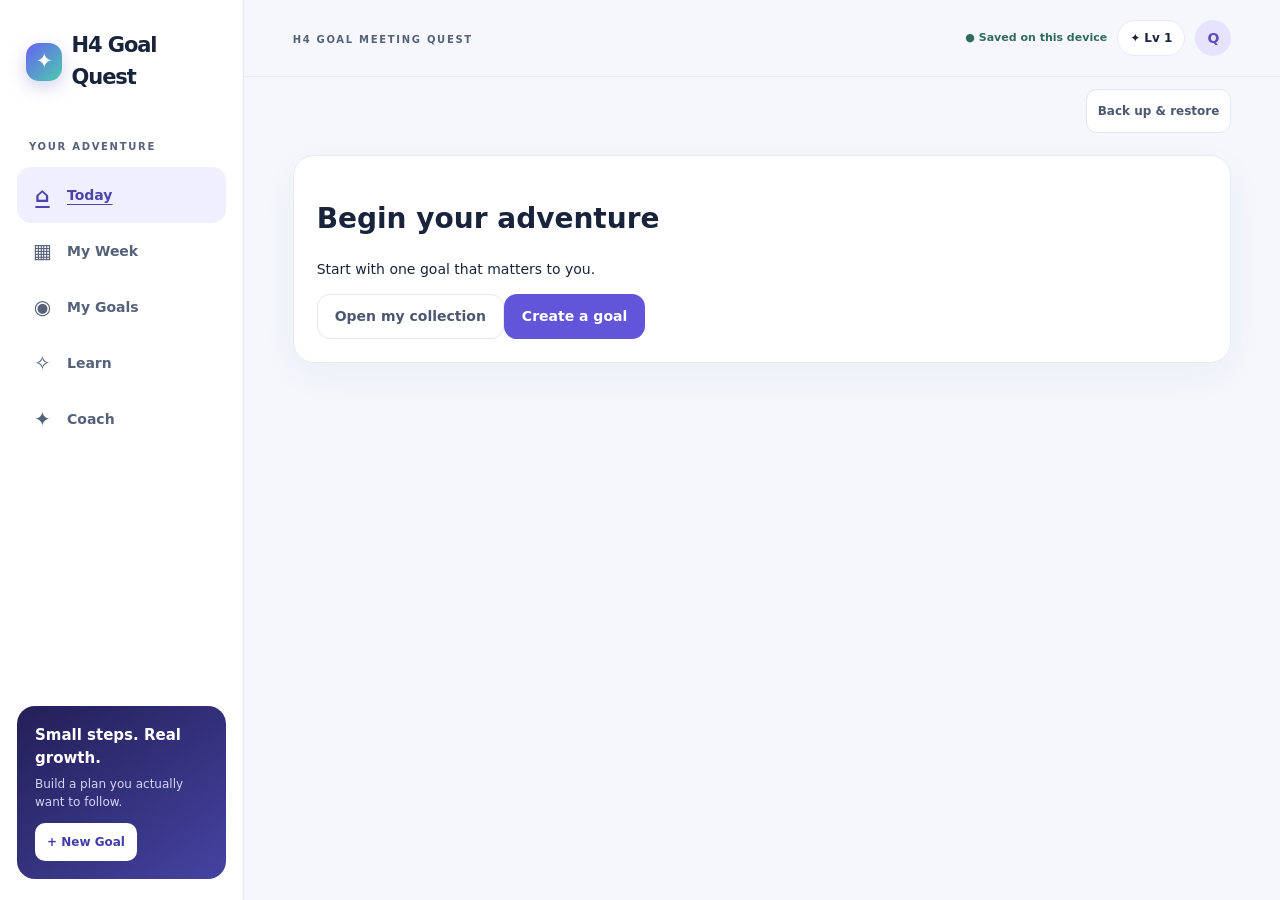
==== commit 7a4500cd: "Improve timer reliability, local days and accessible student workflows" ====
--- a/index.html
+++ b/index.html
@@ -1,4 +1,4 @@
 <!doctype html>
 <html lang="en"><head><meta charset="UTF-8"><meta name="viewport" content="width=device-width,initial-scale=1,viewport-fit=cover"><meta name="theme-color" content="#111b36"><title>H4 Goal Quest — Interactive Prototype</title>
-<link rel="stylesheet" href="./styles.css"></head><body><div class="app"><aside class="sidebar"><div class="brand"><div class="brandmark">✦</div>H4 Goal Quest</div><div class="micro sidehead">YOUR ADVENTURE</div><div id="sidebar-nav"></div><div class="sidepromo"><b>Small steps. Real growth.</b><p>Build a plan you actually want to follow.</p><button data-act="new-goal">+ New Goal</button></div></aside><div class="layout"><header class="topbar"><div class="desktoplabel"><span class="micro">H4 GOAL MEETING QUEST</span></div><div class="brandmobile"><div class="brandmark">✦</div>Goal Quest</div><div class="topright"><span id="saved-status" class="savepill" role="status">Loading saved progress…</span><span id="player-level" class="levelpill">Lv 1</span><span class="avatar" aria-label="Demo student profile">Q</span></div></header><div class="data-toolbar"><button class="btn line sm" data-act="data-menu">Back up &amp; restore</button></div><div id="storage-warning" class="storage-warning" role="alert" hidden><p id="storage-message"></p><button class="btn line sm" data-act="data-menu">Protect my progress</button></div><main id="main" class="main" tabindex="-1"></main></div></div><nav id="bottom-nav" class="bottomnav" aria-label="Main navigation"></nav><div id="modalhost"></div><div id="toast" class="toast" role="status" aria-live="polite"></div>
+<link rel="stylesheet" href="./styles.css"></head><body><a class="skip-link" href="#main">Skip to main content</a><div class="app"><aside class="sidebar"><div class="brand"><div class="brandmark">✦</div>H4 Goal Quest</div><div class="micro sidehead">YOUR ADVENTURE</div><nav id="sidebar-nav" aria-label="Main navigation"></nav><div class="sidepromo"><b>Small steps. Real growth.</b><p>Build a plan you actually want to follow.</p><button data-act="new-goal">+ New Goal</button></div></aside><div class="layout"><header class="topbar"><div class="desktoplabel"><span class="micro">H4 GOAL MEETING QUEST</span></div><div class="brandmobile"><div class="brandmark">✦</div>Goal Quest</div><div class="topright"><span id="saved-status" class="savepill" role="status">Loading saved progress…</span><span id="player-level" class="levelpill">Lv 1</span><span class="avatar" aria-label="Demo student profile">Q</span></div></header><div class="data-toolbar"><button class="btn line sm" data-act="data-menu">Back up &amp; restore</button></div><div id="storage-warning" class="storage-warning" role="alert" hidden><p id="storage-message"></p><button class="btn line sm" data-act="data-menu">Protect my progress</button></div><main id="main" class="main" tabindex="-1"></main></div></div><nav id="bottom-nav" class="bottomnav" aria-label="Main navigation"></nav><div id="modalhost"></div><div id="toast" class="toast" role="status" aria-live="polite"></div>
 <script type="module" src="./js/app.js"></script></body></html>
--- a/styles.css
+++ b/styles.css
@@ -3,3 +3,95 @@
 
 /* Data safety controls stay available on every screen. */
 .data-toolbar{display:flex;justify-content:flex-end;max-width:1180px;margin:auto;padding:12px clamp(18px,3.8vw,52px) 0}.storage-warning{margin:12px clamp(18px,3.8vw,52px) 0;padding:14px 18px;border:1px solid #d8a248;border-radius:13px;background:#fff4d9;color:#664208;overflow-wrap:anywhere}.storage-warning[hidden]{display:none}.storage-warning p{margin:0 0 10px}.data-notice{background:#fff4d9;color:#664208!important;padding:12px;border-radius:12px}.modal p{overflow-wrap:anywhere}.field input[type=file]{max-width:100%;min-width:0}.data-toolbar+.storage-warning+.main{padding-top:22px}
+
+/* Goal collection: local, private, and calm by default. */
+.collection-section{margin-bottom:19px}
+.collection-section .split-title{flex-wrap:wrap}
+.collection-section p{margin-top:0}
+.goalcard,.achievement-record{overflow-wrap:anywhere}
+.achievement-excerpt{display:-webkit-box;-webkit-line-clamp:3;-webkit-box-orient:vertical;overflow:hidden;color:#4c5871}
+.achievement-record{background:linear-gradient(140deg,#fffaf0,#fff);border-color:#e7cf97}
+.achievement-record h3{font-size:14px;margin-bottom:5px}
+.achievement-record p{white-space:pre-wrap}
+#hall-achievements .goalcard{align-content:start}
+@media(max-width:670px){#hall-achievements .collection{grid-template-columns:1fr}}
+.achievement-art{text-align:center;padding:16px;background:#f4f2ff;border-radius:16px}
+.achievement-art .mascot{animation:none}
+.park-choices{border:1px solid #dce1ef;border-radius:13px;padding:12px;min-width:0}
+.park-choices label{display:flex;gap:10px;align-items:center;padding:10px 0;overflow-wrap:anywhere;min-height:44px}
+.park-choices input{width:20px;height:20px;flex-shrink:0;accent-color:#6355d9}
+[data-collection-dialog] :is(.btn,.iconbtn){min-height:44px}
+.collection-section .goalcard:focus-visible,[data-collection-dialog] :focus-visible,[data-act="park-goal"]:focus-visible,[data-act="activate-goal"]:focus-visible,[data-act="achieve-goal"]:focus-visible{outline:3px solid #5144b5;outline-offset:3px}
+
+/* Companion identity and healthy progress. Original creature artwork stays intact. */
+.companion{overflow-wrap:anywhere}
+.companion-art{text-align:center;background:radial-gradient(ellipse,#ffffff16,transparent 70%);margin:10px 0}
+.companion-art .mascot{animation:none}
+.companion-name{font-size:23px;letter-spacing:-.6px;margin:0}
+.companion-family{color:#dddafa}
+.companion-xp{margin:16px 0 10px;color:#e8fff7}
+.companion-buttons{display:grid;gap:8px;margin-top:17px}
+.companion-preview{background:radial-gradient(ellipse at center,#e8e2ff,#f7f8ff);border:1px solid #e4dff6;border-radius:16px;display:grid;justify-items:center;padding:10px;overflow-wrap:anywhere}
+.companion-preview b{max-width:100%}
+.evolution-grid{display:grid;grid-template-columns:repeat(4,minmax(0,1fr));gap:8px}
+.evolution-step{border:1px solid #e3e5f0;border-radius:14px;background:#f9faff;padding:10px 4px;text-align:center;display:grid;justify-items:center;align-content:start;gap:4px;min-width:0}
+.evolution-step.current{border:2px solid #6555ce;background:#f0edff}
+.evolution-step .mascot{max-width:100%;animation:none}
+.xp-guide{border:1px solid #e1e4f0;border-radius:13px;padding:12px}
+.xp-guide summary{cursor:pointer;font-weight:750;min-height:32px}
+.xp-guide ul{padding-left:20px;color:#4c5871;font-size:12px}
+.xp-guide li+li{margin-top:7px}
+.momentum-days{display:flex;gap:7px;margin:14px 0}
+.momentum-days span{height:9px;flex:1;border-radius:8px;background:#edf0f7}
+.momentum-days .filled{background:#26866d}
+[data-companion-dialog] :is(button,summary){min-height:44px}
+[data-companion-dialog] :focus-visible{outline:3px solid #5144b5;outline-offset:3px}
+@media(max-width:670px){.evolution-grid{grid-template-columns:repeat(2,minmax(0,1fr))}}
+@media(prefers-reduced-motion:reduce){html{scroll-behavior:auto}.btn:hover,.btn:active{transform:none}}
+
+/* Accessibility and narrow-screen corrections, retaining the existing palette. */
+:root{--mute:#58667d}
+.skip-link{position:fixed;top:8px;left:8px;z-index:70;transform:translateY(-160%);background:#fff;color:#302b77;padding:12px;border:3px solid #5144b5;border-radius:10px}
+.skip-link:focus{transform:none}
+:is(button,input,textarea,select,summary,a,[tabindex]):focus-visible{outline:3px solid #5144b5;outline-offset:3px}
+.hero :focus-visible,.companion :focus-visible{outline-color:#fff;box-shadow:0 0 0 6px #5144b5}
+.sidebar{overflow-y:auto}
+.sidebar>*{flex-shrink:0}
+.main h1{scroll-margin-top:90px}
+.dialog-open{overflow:hidden}
+.modal{overscroll-behavior:contain;scroll-padding:16px}
+.modal :focus-visible{scroll-margin:16px}
+.main{scroll-margin-top:90px;overflow-wrap:anywhere}
+.btn.sm,.chip,.iconbtn,summary{min-height:44px}
+.iconbtn{min-width:44px;flex-shrink:0}
+.check{width:44px;height:44px;flex-basis:44px;border-color:#7a879c}
+.check.done{background:#21755f;border-color:#21755f}
+.task.done .tasktitle,.taskmeta,.hint,.empty,.micro,.nav,.bottomnav button{color:#55627a}
+.pill.green{color:#176849}
+.savepill{color:#306c5c}
+.daytile{color:#55627a}
+.choice.active:after{content:'✓';margin-left:auto}
+.nav[aria-current],.bottomnav button[aria-current]{text-decoration:underline;text-underline-offset:4px}
+.field :is(input,select,textarea){min-width:0;max-width:100%}
+[aria-invalid=true]{border:2px solid #a33140!important}
+#wizard-error{color:#a33140;font-weight:700}
+.flex.between,.split-title{flex-wrap:wrap}
+.wizard .field>.flex{flex-wrap:wrap}
+.wizard .field>.flex input{flex:1 1 160px}
+.wizard .field>.flex select{flex:1 1 140px}
+.wizard .card>.flex>.btn{min-width:0}
+.wizard .card>.flex>.btn:last-child{flex:1;max-width:100%}
+.goalcard .mini{flex-wrap:wrap}
+@media(max-width:670px){
+  input,textarea,select{font-size:16px}
+  .topbar{height:auto;min-height:68px;padding:10px 15px;flex-wrap:wrap}
+  .topright{flex-wrap:wrap}
+  .bottomnav button{min-height:48px}
+  .toast{bottom:calc(85px + env(safe-area-inset-bottom))}
+  .collection{grid-template-columns:1fr}
+  .hero-inner{grid-template-columns:minmax(0,1fr)}
+  .hero .mascot{justify-self:center}
+  .modal{max-height:calc(100dvh - 28px)}
+}
+@media(max-width:360px){.main{padding-left:12px;padding-right:12px}.task{padding:10px;gap:8px}.brandmobile{flex:1 0 100%}.tilegrid{grid-template-columns:minmax(0,1fr)}}
+@media(max-height:500px){.topbar{position:static}.modalback{align-items:flex-start}.modal{max-height:calc(100dvh - 28px)}}
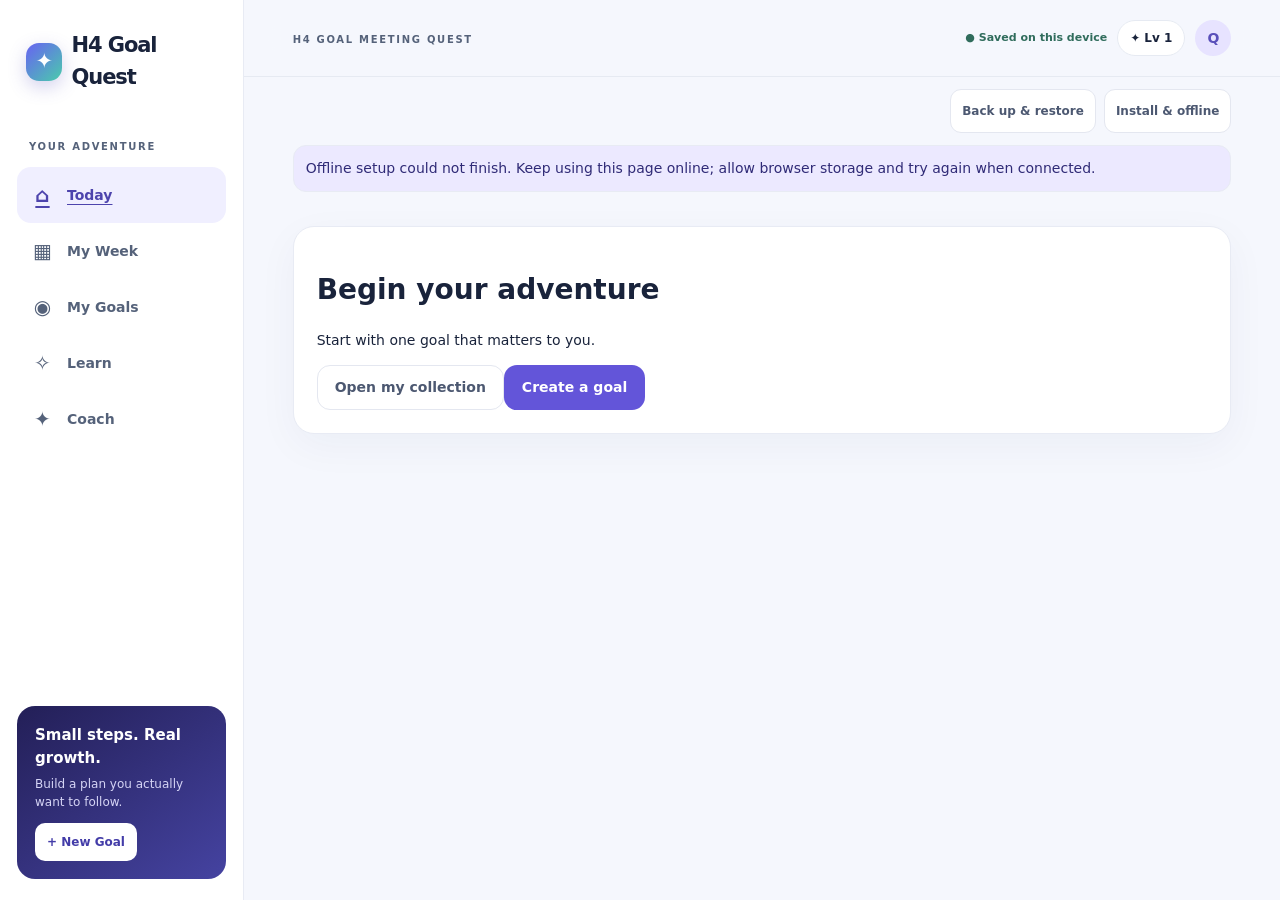
==== commit d6534986: "Add verified offline PWA shell and installation guidance" ====
--- a/index.html
+++ b/index.html
@@ -1,4 +1,12 @@
 <!doctype html>
 <html lang="en"><head><meta charset="UTF-8"><meta name="viewport" content="width=device-width,initial-scale=1,viewport-fit=cover"><meta name="theme-color" content="#111b36"><title>H4 Goal Quest — Interactive Prototype</title>
-<link rel="stylesheet" href="./styles.css"></head><body><a class="skip-link" href="#main">Skip to main content</a><div class="app"><aside class="sidebar"><div class="brand"><div class="brandmark">✦</div>H4 Goal Quest</div><div class="micro sidehead">YOUR ADVENTURE</div><nav id="sidebar-nav" aria-label="Main navigation"></nav><div class="sidepromo"><b>Small steps. Real growth.</b><p>Build a plan you actually want to follow.</p><button data-act="new-goal">+ New Goal</button></div></aside><div class="layout"><header class="topbar"><div class="desktoplabel"><span class="micro">H4 GOAL MEETING QUEST</span></div><div class="brandmobile"><div class="brandmark">✦</div>Goal Quest</div><div class="topright"><span id="saved-status" class="savepill" role="status">Loading saved progress…</span><span id="player-level" class="levelpill">Lv 1</span><span class="avatar" aria-label="Demo student profile">Q</span></div></header><div class="data-toolbar"><button class="btn line sm" data-act="data-menu">Back up &amp; restore</button></div><div id="storage-warning" class="storage-warning" role="alert" hidden><p id="storage-message"></p><button class="btn line sm" data-act="data-menu">Protect my progress</button></div><main id="main" class="main" tabindex="-1"></main></div></div><nav id="bottom-nav" class="bottomnav" aria-label="Main navigation"></nav><div id="modalhost"></div><div id="toast" class="toast" role="status" aria-live="polite"></div>
+<!-- PWA metadata -->
+<link rel="manifest" href="./manifest.webmanifest">
+<link rel="icon" href="./icons/icon-192.png" type="image/png">
+<link rel="apple-touch-icon" href="./icons/apple-touch-icon.png">
+<meta name="apple-mobile-web-app-capable" content="yes">
+<meta name="apple-mobile-web-app-title" content="Goal Quest">
+<meta name="apple-mobile-web-app-status-bar-style" content="default">
+<!-- PWA metadata end -->
+<link rel="stylesheet" href="./styles.css"></head><body><a class="skip-link" href="#main">Skip to main content</a><div class="app"><aside class="sidebar"><div class="brand"><div class="brandmark">✦</div>H4 Goal Quest</div><div class="micro sidehead">YOUR ADVENTURE</div><nav id="sidebar-nav" aria-label="Main navigation"></nav><div class="sidepromo"><b>Small steps. Real growth.</b><p>Build a plan you actually want to follow.</p><button data-act="new-goal">+ New Goal</button></div></aside><div class="layout"><header class="topbar"><div class="desktoplabel"><span class="micro">H4 GOAL MEETING QUEST</span></div><div class="brandmobile"><div class="brandmark">✦</div>Goal Quest</div><div class="topright"><span id="saved-status" class="savepill" role="status">Loading saved progress…</span><span id="player-level" class="levelpill">Lv 1</span><span class="avatar" aria-label="Demo student profile">Q</span></div></header><div class="data-toolbar"><button class="btn line sm" data-act="data-menu">Back up &amp; restore</button><button class="btn line sm" data-act="pwa-help">Install &amp; offline</button></div><p id="pwa-notice" class="pwa-notice" role="status" hidden></p><div id="storage-warning" class="storage-warning" role="alert" hidden><p id="storage-message"></p><button class="btn line sm" data-act="data-menu">Protect my progress</button></div><main id="main" class="main" tabindex="-1"></main></div></div><nav id="bottom-nav" class="bottomnav" aria-label="Main navigation"></nav><div id="modalhost"></div><div id="toast" class="toast" role="status" aria-live="polite"></div>
 <script type="module" src="./js/app.js"></script></body></html>
--- a/styles.css
+++ b/styles.css
@@ -95,3 +95,8 @@
 }
 @media(max-width:360px){.main{padding-left:12px;padding-right:12px}.task{padding:10px;gap:8px}.brandmobile{flex:1 0 100%}.tilegrid{grid-template-columns:minmax(0,1fr)}}
 @media(max-height:500px){.topbar{position:static}.modalback{align-items:flex-start}.modal{max-height:calc(100dvh - 28px)}}
+
+/* Offline installation controls */
+.data-toolbar { display:flex; flex-wrap:wrap; gap:8px; }
+.pwa-notice { margin:12px clamp(18px,3.8vw,52px) 0; padding:12px; border:1px solid var(--line); border-radius:13px; background:#ece9ff; color:#302b77; overflow-wrap:anywhere; }
+.pwa-notice[hidden] { display:none; }
